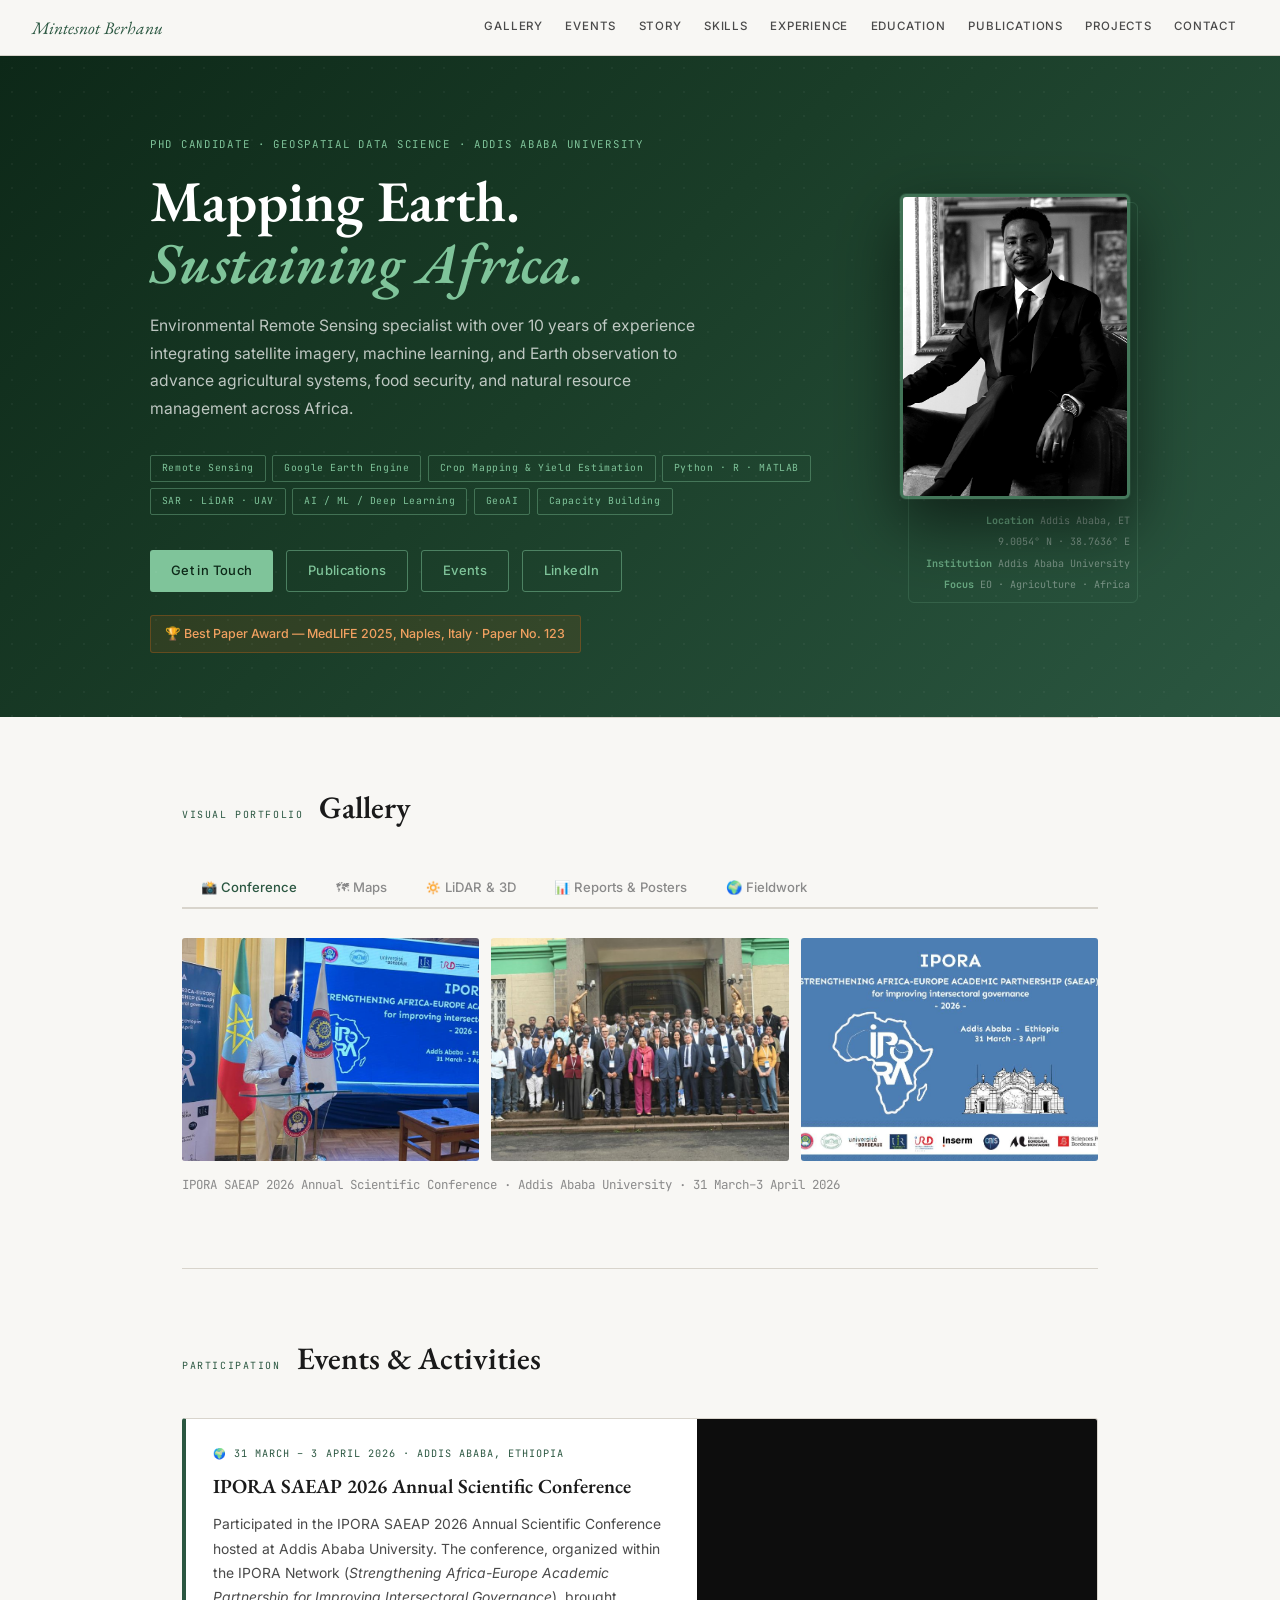
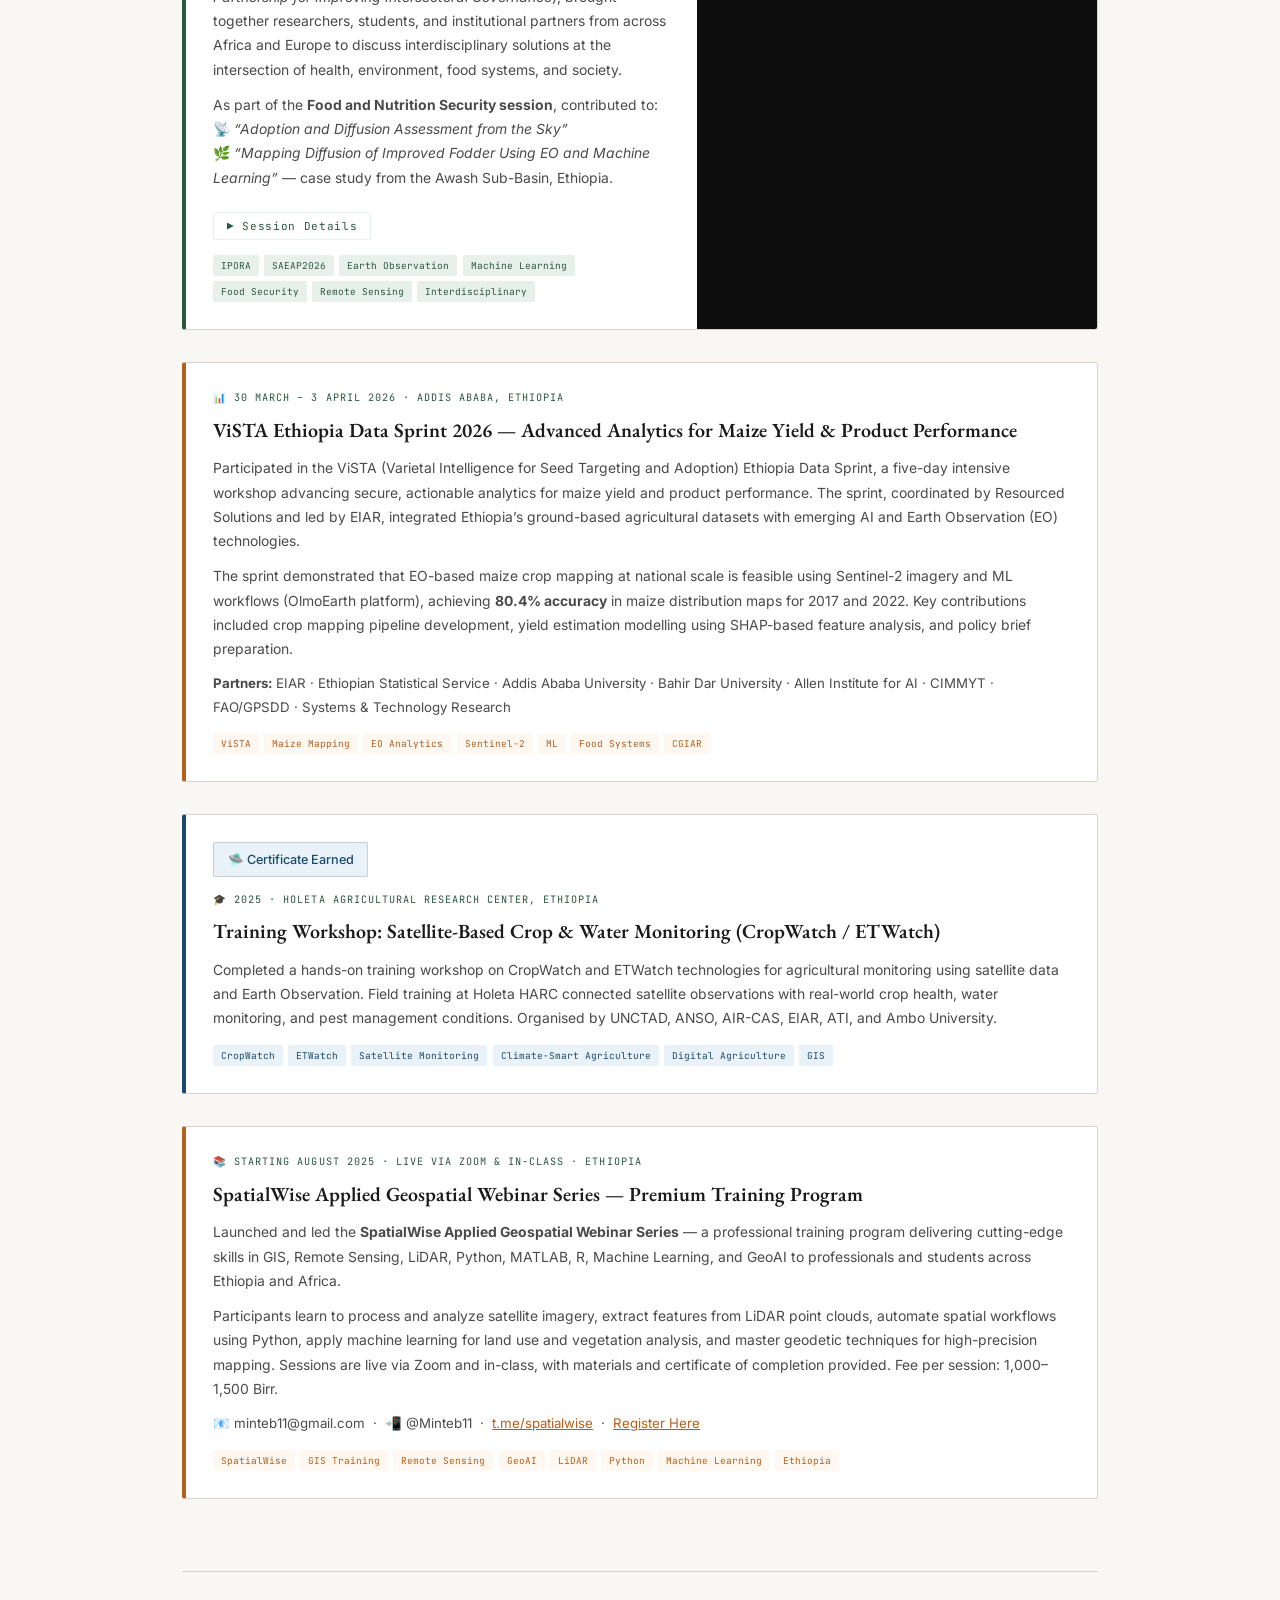
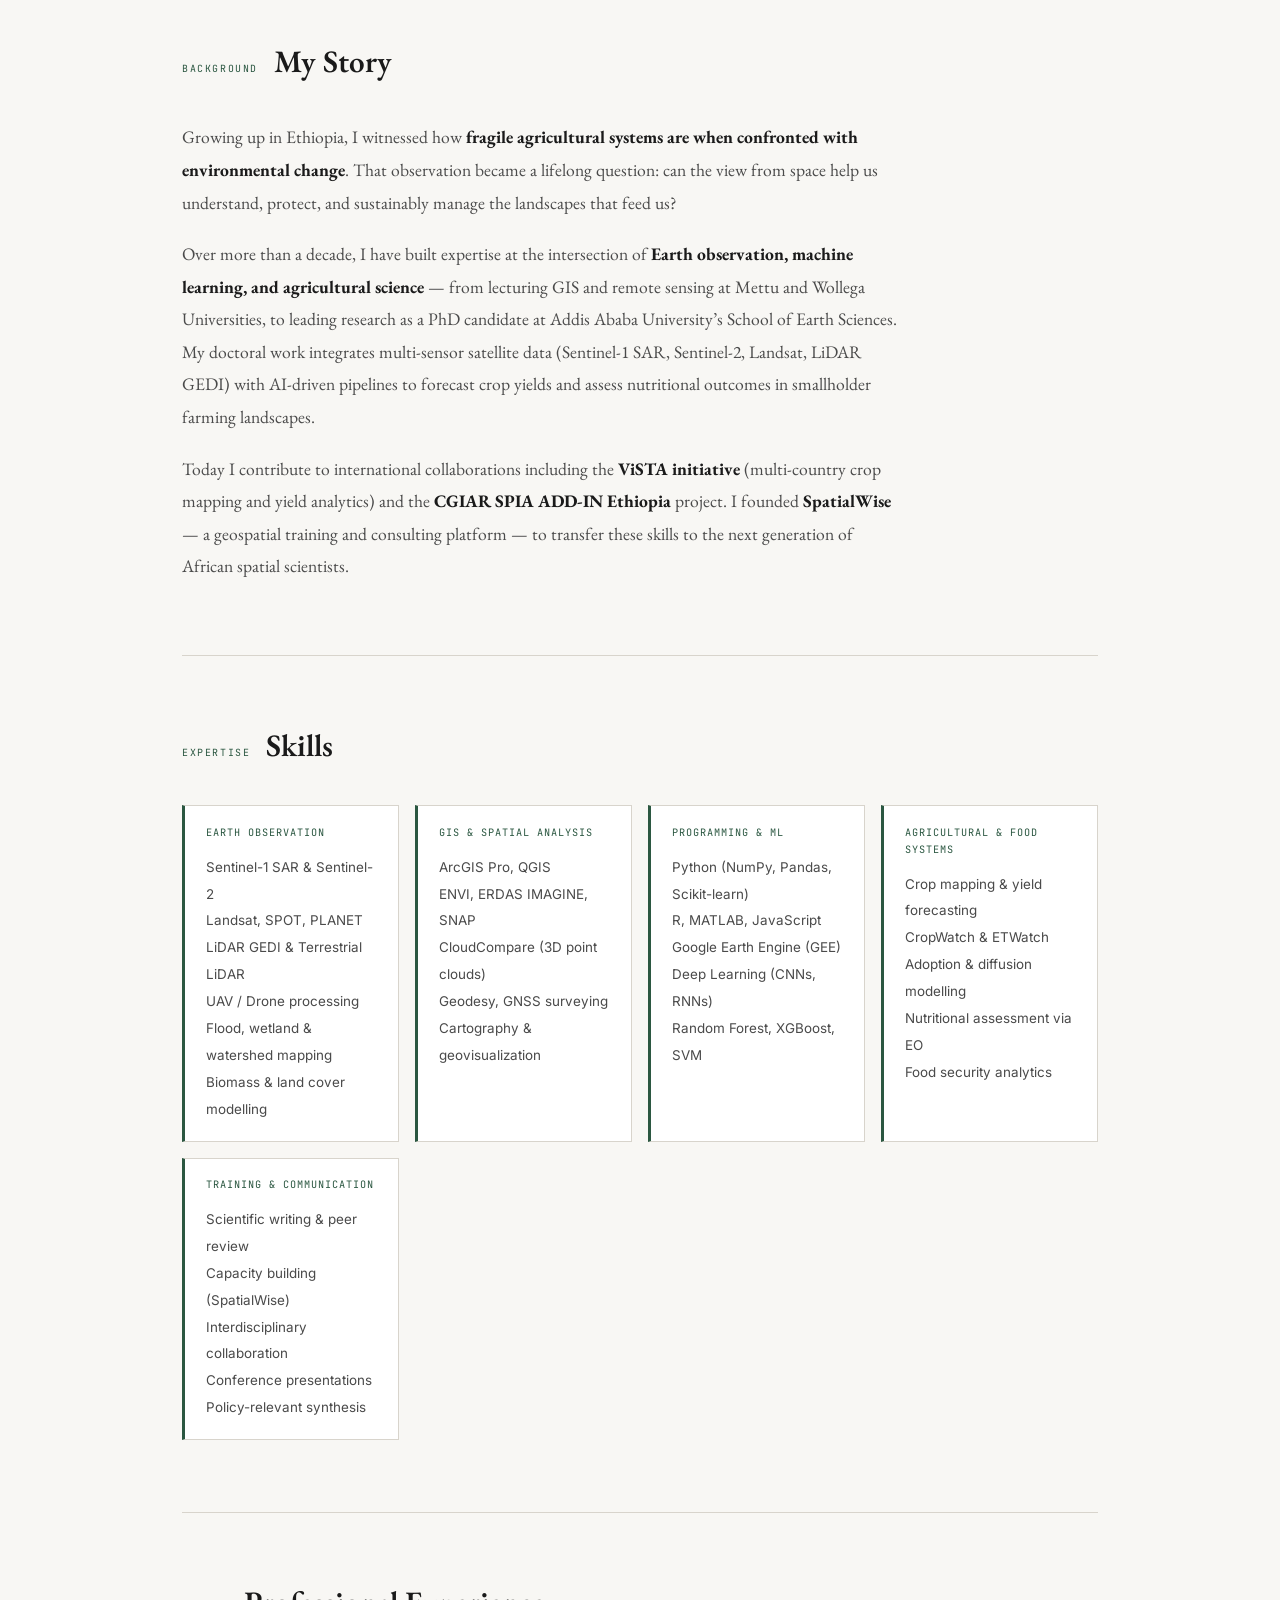
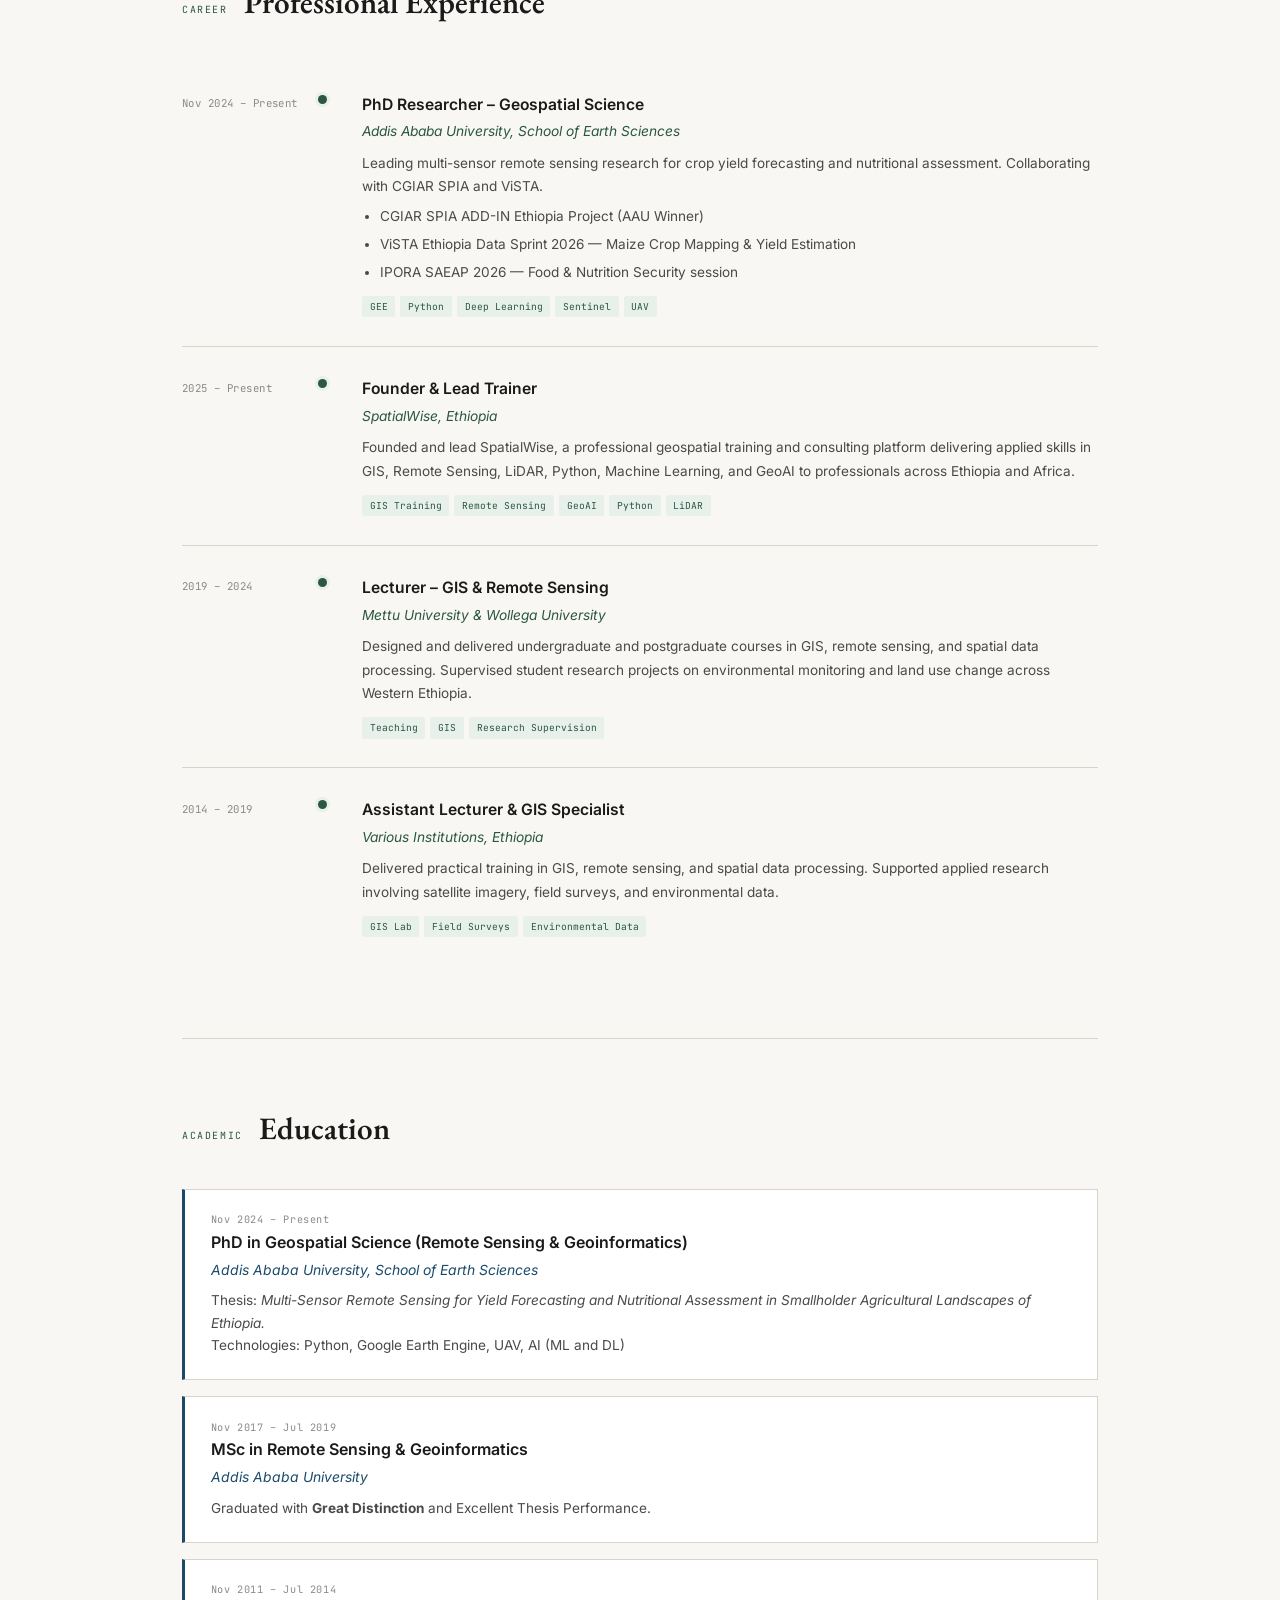
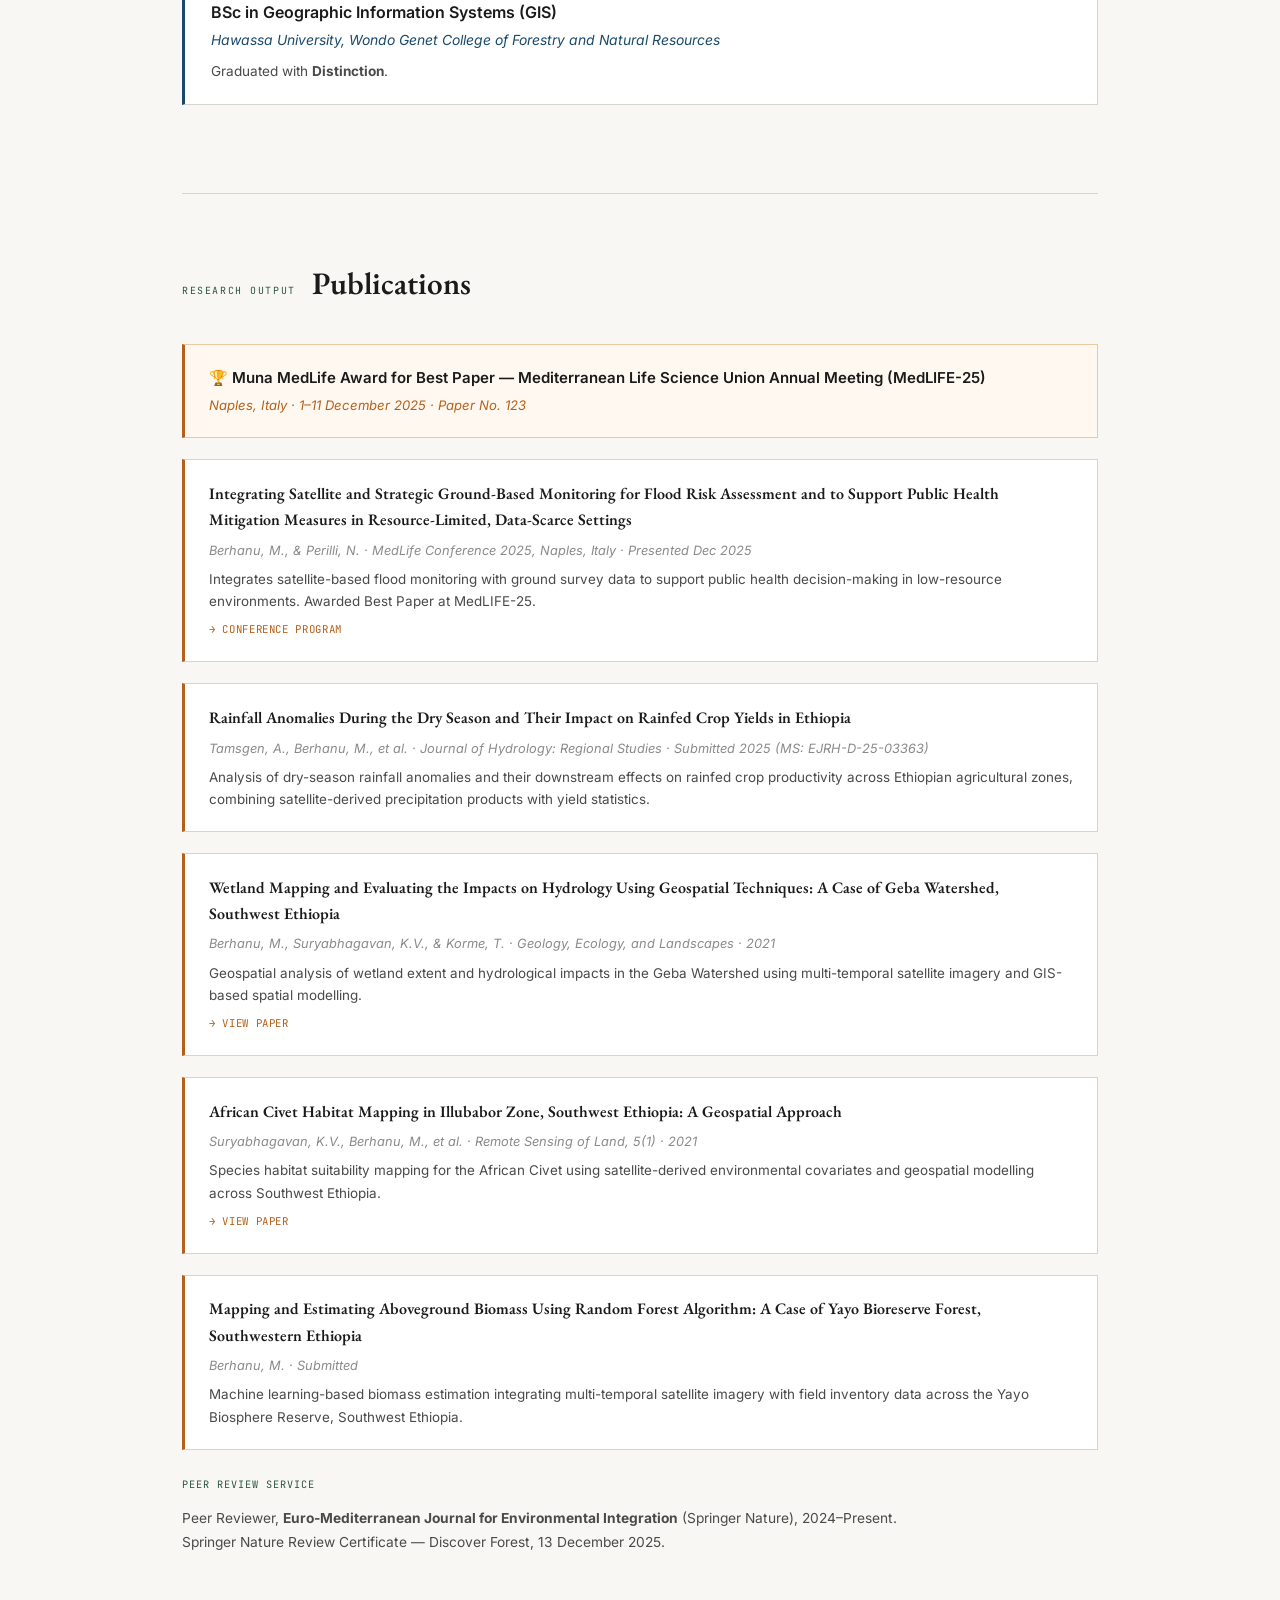
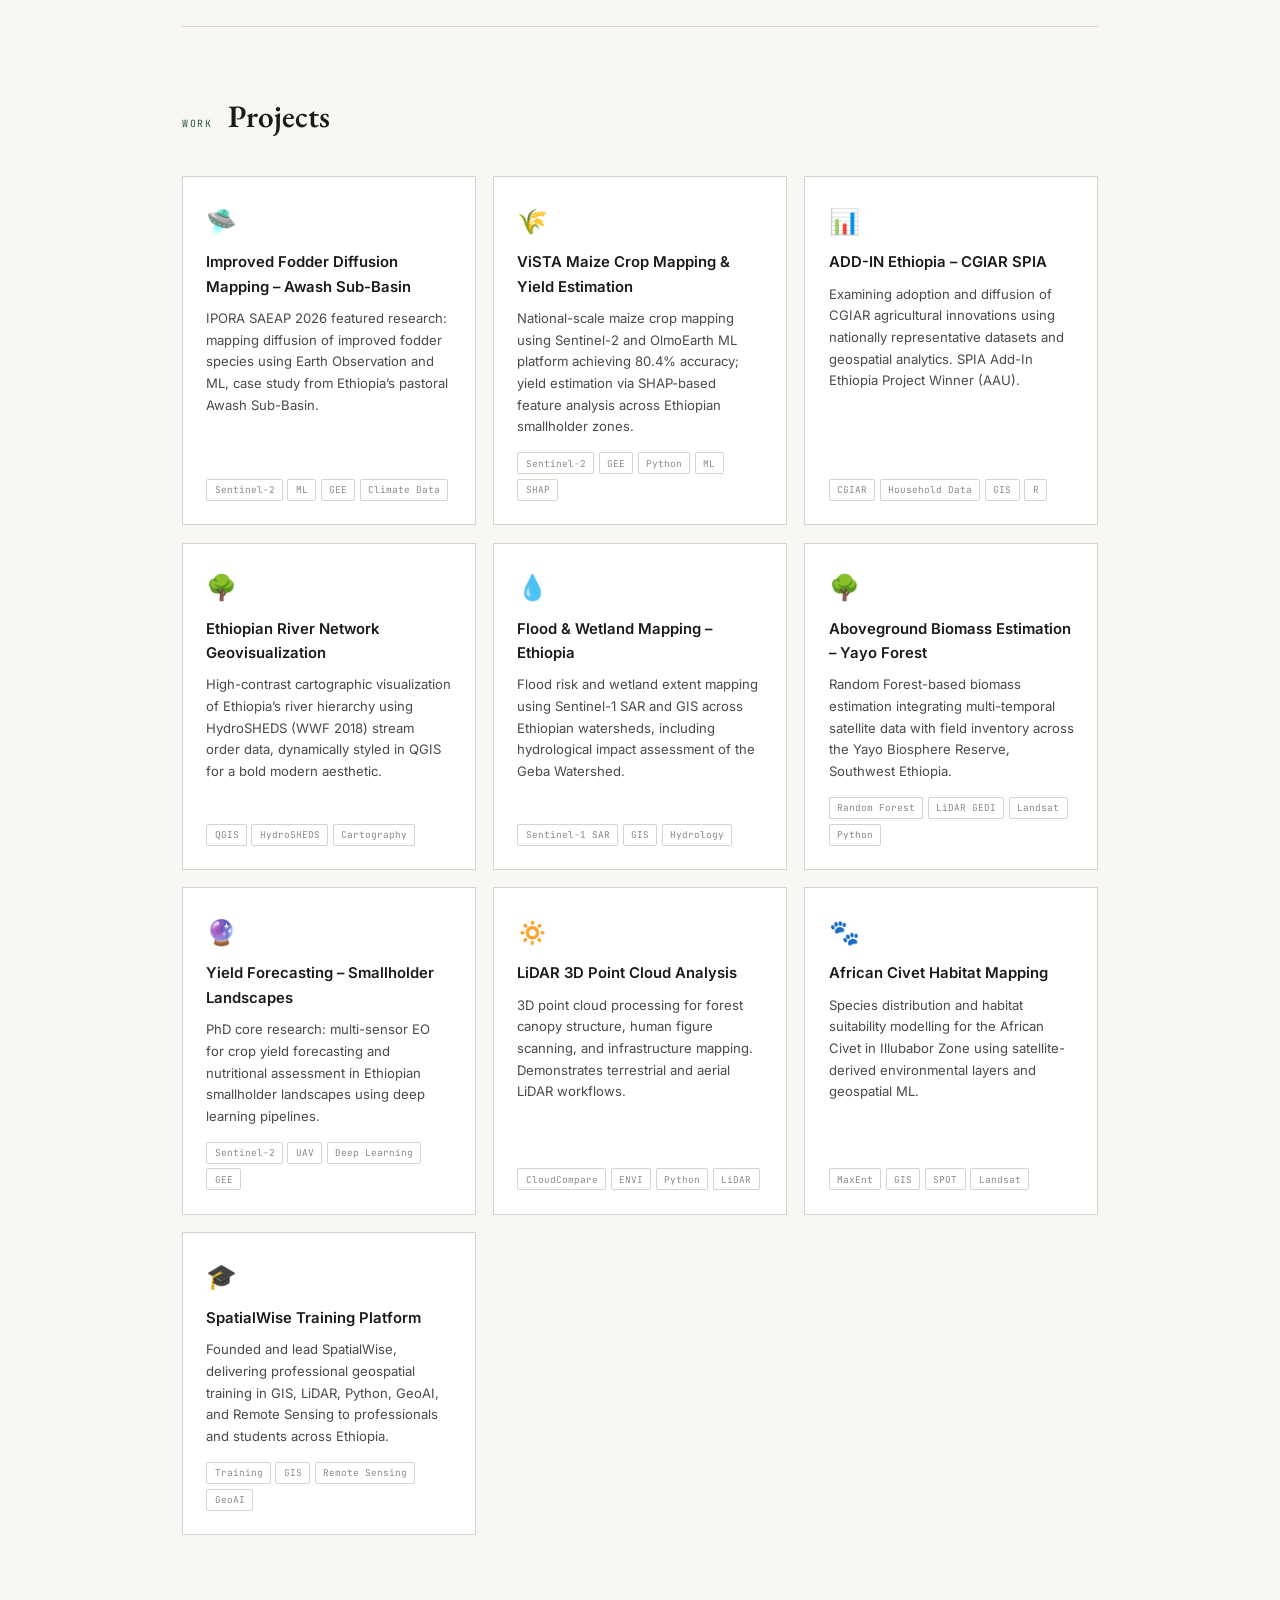
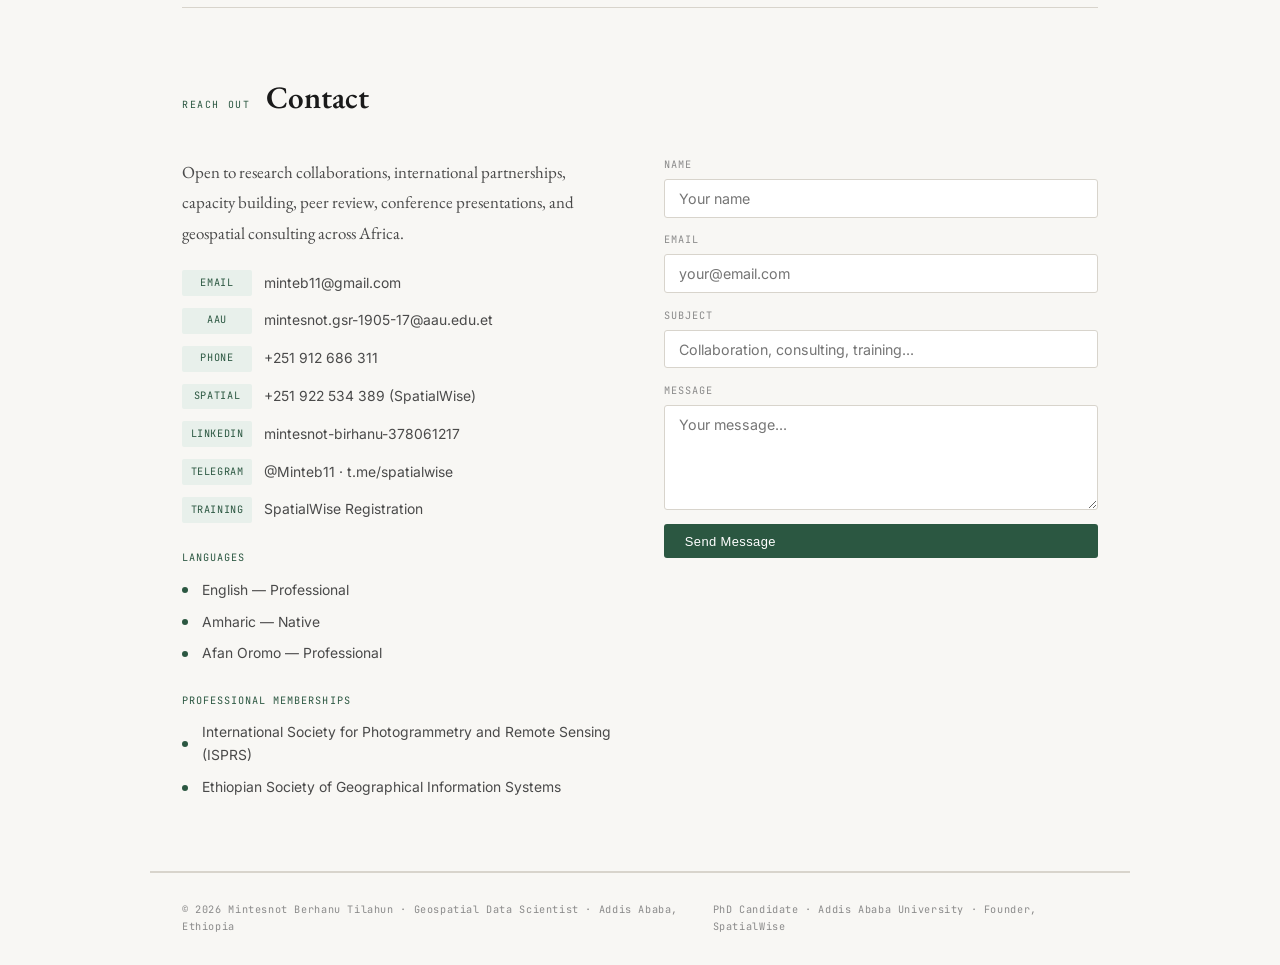
==== index.html @ 8f602eb5 "Update index.html" ====
<!DOCTYPE html>
<html lang="en">
<head>
<meta charset="UTF-8"/>
<meta name="viewport" content="width=device-width,initial-scale=1.0"/>
<title>Minte | GIS & Remote Sensing Research Portfolio - Ethiopia</title>
<meta name="description" content="PhD student in Geospatial Science at Addis Ababa University specializing in GIS, Remote Sensing, LULC change, Machine LearningAlgorithm, UAV image processing and flight planning, Crop Monitoring, LiDAR Data Processing, and environmental monitoring in Ethiopia.">
<meta name="keywords" content="Mintesnot Berhanu, GIS Ethiopia, Remote Sensing, Machine Learning, Hugher Surveying, Crop Monitoring, LULC change, Addis Ababa University, Geospatial Science, Landsat, Sentinel, ArcGIS Pro">
<meta name="author" content="Mintesnot Berhanu Tilahun">
<link href="https://fonts.googleapis.com/css2?family=EB+Garamond:ital,wght@0,400;0,600;1,400&family=Inter:wght@300;400;500;600;700&family=JetBrains+Mono:wght@400;500&display=swap" rel="stylesheet"/>
<style>

:root{
  --ink:#1a1a1a;--ink-m:#4a4a4a;--ink-f:#8a8a8a;
  --paper:#f8f7f4;--paper-alt:#ffffff;--rule:#d8d4cc;
  --g:#2b5741;--g-lt:#e8f0eb;--g-md:#3d7a5c;
  --amber:#b5601a;--amber-lt:#fff8f0;
  --sky:#1a4a6b;--sky-lt:#e8f2f8;
  --mono:'JetBrains Mono',monospace;
  --serif:'EB Garamond',Georgia,serif;
  --sans:'Inter',system-ui,sans-serif;
}
*,*::before,*::after{box-sizing:border-box;margin:0;padding:0}
html{scroll-behavior:smooth}
body{font-family:var(--sans);background:var(--paper);color:var(--ink);font-size:16px;line-height:1.65}

/* NAV */
nav{position:sticky;top:0;z-index:300;background:rgba(248,247,244,.96);backdrop-filter:blur(14px);border-bottom:1px solid var(--rule);display:flex;align-items:center;justify-content:space-between;padding:0 2rem;height:56px}
.logo{font-family:var(--serif);font-size:1.1rem;font-style:italic;color:var(--g);text-decoration:none}
nav ul{list-style:none;display:flex;gap:0;flex-wrap:wrap}
nav ul a{font-size:.72rem;font-weight:500;letter-spacing:.07em;text-transform:uppercase;color:var(--ink-m);text-decoration:none;transition:color .2s;padding:.4rem .7rem;border-bottom:2px solid transparent;display:block}
nav ul a:hover{color:var(--g);border-bottom-color:var(--g)}

/* HERO */
.hero{position:relative;overflow:hidden;background:linear-gradient(135deg,#0d2818 0%,#1a3d28 45%,#2b5741 100%);color:#fff;padding:5rem 2.5rem 4rem}
.hero-inner{max-width:980px;margin:0 auto;display:grid;grid-template-columns:1fr 230px;gap:3rem;align-items:center}
.hero-bg{position:absolute;inset:0;opacity:.04;background-image:radial-gradient(circle,#fff 1px,transparent 1px);background-size:24px 24px}
.hero-eyebrow{font-family:var(--mono);font-size:.67rem;color:#7fc49a;letter-spacing:.16em;text-transform:uppercase;margin-bottom:1rem}
.hero h1{font-family:var(--serif);font-size:clamp(2.2rem,5vw,3.6rem);font-weight:600;line-height:1.08;color:#fff;margin-bottom:1.1rem}
.hero h1 em{color:#7fc49a;font-style:italic}
.hero-tag{font-size:.98rem;color:rgba(255,255,255,.72);max-width:560px;line-height:1.78;margin-bottom:2rem}
.badges{display:flex;flex-wrap:wrap;gap:.4rem;margin-bottom:2.2rem}
.badge{font-family:var(--mono);font-size:.61rem;padding:.26rem .68rem;border:1px solid rgba(127,196,154,.4);border-radius:2px;color:#7fc49a;letter-spacing:.06em}
.hlinks{display:flex;flex-wrap:wrap;gap:.8rem}
.btn{display:inline-flex;align-items:center;gap:.4rem;padding:.6rem 1.3rem;font-size:.81rem;font-weight:500;border-radius:3px;cursor:pointer;text-decoration:none;transition:all .2s;border:none;letter-spacing:.03em}
.btn-p{background:#7fc49a;color:#0d2818}.btn-p:hover{background:#9dd4b0}
.btn-o{background:transparent;color:#7fc49a;border:1px solid rgba(127,196,154,.5)}.btn-o:hover{background:rgba(127,196,154,.1)}
.hero-photo{position:relative;z-index:1}
.hero-photo img{width:100%;border-radius:6px;border:3px solid rgba(127,196,154,.35);box-shadow:0 24px 64px rgba(0,0,0,.55),0 0 0 1px rgba(127,196,154,.15);display:block;filter:contrast(1.05) brightness(1.02)}
.hero-photo::after{content:'';position:absolute;bottom:-8px;left:8px;right:-8px;height:100%;border:1px solid rgba(127,196,154,.18);border-radius:6px;z-index:-1}
.hero-coords{font-family:var(--mono);font-size:.63rem;color:rgba(255,255,255,.38);margin-top:.7rem;line-height:2.1;text-align:right}
.hero-coords strong{color:rgba(127,196,154,.75)}
.award-pill{display:inline-flex;align-items:center;gap:.6rem;background:rgba(181,96,26,.15);border:1px solid rgba(181,96,26,.4);padding:.5rem .9rem;border-radius:3px;font-size:.78rem;color:#f0a060;font-weight:500;margin-top:1.4rem}

/* LAYOUT */
.container{max-width:980px;margin:0 auto;padding:0 2rem}
.section{padding:4.5rem 0;border-top:1px solid var(--rule)}
.sec-hd{display:flex;align-items:baseline;gap:1rem;margin-bottom:2.6rem}
.sec-label{font-family:var(--mono);font-size:.62rem;color:var(--g);letter-spacing:.16em;text-transform:uppercase;white-space:nowrap}
.section h2{font-family:var(--serif);font-size:1.95rem;font-weight:600;color:var(--ink);line-height:1.15}

/* GALLERY TABS */
.gtabs{display:flex;border-bottom:2px solid var(--rule);margin-bottom:1.8rem;overflow-x:auto;gap:0}
.gtab{font-family:var(--sans);font-size:.82rem;font-weight:500;padding:.72rem 1.2rem;cursor:pointer;color:var(--ink-f);background:none;border:none;border-bottom:2px solid transparent;margin-bottom:-2px;white-space:nowrap;transition:all .2s}
.gtab:hover{color:var(--g)}
.gtab.active{color:var(--g);border-bottom-color:var(--g)}
.gpane{display:none}.gpane.active{display:block}

/* PHOTO GRID */
.pgrid{display:grid;grid-template-columns:repeat(3,1fr);gap:.75rem}
.pgrid.cols2{grid-template-columns:repeat(2,1fr)}
.pgrid.cols4{grid-template-columns:repeat(4,1fr)}
.pitem{position:relative;overflow:hidden;border-radius:3px;cursor:pointer;background:var(--rule)}
.pitem img{width:100%;height:100%;object-fit:cover;display:block;transition:transform .35s ease}
.pitem:hover img{transform:scale(1.06)}
.pcap{position:absolute;bottom:0;left:0;right:0;background:linear-gradient(transparent,rgba(0,0,0,.72));color:#fff;font-size:.74rem;padding:2rem .85rem .65rem;opacity:0;transition:opacity .3s}
.pitem:hover .pcap{opacity:1}
.pitem.tall{aspect-ratio:3/4}.pitem.sq{aspect-ratio:1/1}.pitem.wide{aspect-ratio:16/9}.pitem.nat{aspect-ratio:4/3}

/* doc card */
.doc-card{display:flex;gap:1.2rem;align-items:flex-start;padding:1.2rem 1.4rem;background:var(--paper-alt);border:1px solid var(--rule);border-left:3px solid var(--amber);border-radius:3px}
.doc-thumb{width:90px;flex-shrink:0;border-radius:2px;overflow:hidden;border:1px solid var(--rule)}
.doc-thumb img{width:100%;display:block}
.doc-info{}
.doc-title{font-family:var(--serif);font-size:1rem;font-weight:600;color:var(--ink);margin-bottom:.3rem}
.doc-meta{font-size:.8rem;color:var(--ink-f);font-style:italic;margin-bottom:.5rem}
.doc-desc{font-size:.83rem;color:var(--ink-m);line-height:1.65}
.doc-link{display:inline-block;margin-top:.5rem;font-family:var(--mono);font-size:.67rem;color:var(--amber);text-decoration:none;letter-spacing:.06em;text-transform:uppercase}

.gallery-empty{padding:2.5rem;text-align:center;color:var(--ink-f);background:var(--paper-alt);border:1px dashed var(--rule);border-radius:3px}
.gallery-empty-icon{font-size:2.2rem;margin-bottom:.7rem}

/* EVENTS */
.events-list{display:flex;flex-direction:column;gap:2rem}
.ec{background:var(--paper-alt);border:1px solid var(--rule);border-left:4px solid var(--g);overflow:hidden;border-radius:3px}
.ec.has-video{display:grid;grid-template-columns:1fr 400px}
.ec.cert{border-left-color:var(--sky)}
.ec.orange{border-left-color:var(--amber)}
.ebody{padding:1.7rem}
.edate{font-family:var(--mono);font-size:.64rem;color:var(--g);letter-spacing:.1em;text-transform:uppercase;margin-bottom:.6rem}
.etitle{font-family:var(--serif);font-size:1.25rem;font-weight:600;color:var(--ink);margin-bottom:.85rem;line-height:1.3}
.edesc{font-size:.87rem;color:var(--ink-m);line-height:1.74;margin-bottom:.7rem}
.etags{display:flex;flex-wrap:wrap;gap:.32rem;margin-top:.9rem}
.etag{font-family:var(--mono);font-size:.59rem;padding:.17rem .5rem;background:var(--g-lt);color:var(--g);border-radius:2px}
.etag.sky{background:var(--sky-lt);color:var(--sky)}
.etag.amber{background:var(--amber-lt);color:var(--amber)}
.evid{background:#0d0d0d}
.evid iframe{width:100%;height:100%;min-height:270px;border:none;display:block}
.cert-badge{display:inline-flex;align-items:center;gap:.5rem;background:var(--sky-lt);border:1px solid rgba(26,74,107,.2);padding:.38rem .85rem;border-radius:2px;font-size:.79rem;color:var(--sky);font-weight:500;margin-bottom:.9rem}
.stoggle{font-family:var(--mono);font-size:.69rem;color:var(--g);background:none;border:1px solid var(--g-lt);padding:.38rem .8rem;cursor:pointer;border-radius:2px;margin-top:.7rem;transition:background .2s;letter-spacing:.06em}
.stoggle:hover{background:var(--g-lt)}
.sdet{display:none;margin-top:.9rem;padding:.9rem 1.1rem;background:var(--g-lt);border-radius:3px;font-size:.83rem;color:var(--ink-m);line-height:1.75}
.sdet.open{display:block}

/* STORY */
.story-text{font-family:var(--serif);font-size:1.1rem;line-height:1.85;color:var(--ink-m);max-width:720px}
.story-text p+p{margin-top:1.2rem}
.story-text strong{color:var(--ink)}

/* SKILLS */
.skills-grid{display:grid;grid-template-columns:repeat(auto-fill,minmax(205px,1fr));gap:1rem}
.sg{background:var(--paper-alt);border:1px solid var(--rule);padding:1.15rem 1.3rem;border-left:3px solid var(--g)}
.sg-title{font-family:var(--mono);font-size:.64rem;letter-spacing:.1em;text-transform:uppercase;color:var(--g);margin-bottom:.75rem}
.sg ul{list-style:none;font-size:.84rem;color:var(--ink-m);line-height:2}

/* TIMELINE */
.timeline{display:flex;flex-direction:column}
.ti{display:grid;grid-template-columns:148px 1fr;gap:2rem;padding:1.8rem 0;border-bottom:1px solid var(--rule);position:relative}
.ti:last-child{border-bottom:none}
.ti-date{font-family:var(--mono);font-size:.67rem;color:var(--ink-f);padding-top:.22rem;letter-spacing:.04em;line-height:1.6}
.ti-dot{width:9px;height:9px;border-radius:50%;background:var(--g);position:absolute;left:136px;top:2rem;box-shadow:0 0 0 3px var(--g-lt)}
.ti-title{font-size:.98rem;font-weight:600;color:var(--ink);margin-bottom:.18rem}
.ti-org{font-size:.86rem;color:var(--g);margin-bottom:.55rem;font-style:italic}
.ti-desc{font-size:.85rem;color:var(--ink-m);line-height:1.72}
.ti-desc ul{padding-left:1.1rem;margin-top:.4rem}
.ti-desc li{margin-bottom:.28rem}
.titags{display:flex;flex-wrap:wrap;gap:.32rem;margin-top:.75rem}
.titag{font-family:var(--mono);font-size:.6rem;padding:.17rem .48rem;background:var(--g-lt);color:var(--g);border-radius:2px}

/* EDU */
.edu-card{background:var(--paper-alt);border:1px solid var(--rule);border-left:3px solid var(--sky);padding:1.4rem 1.6rem;margin-bottom:1rem}
.edu-degree{font-size:1rem;font-weight:600;color:var(--ink);margin-bottom:.2rem}
.edu-inst{font-size:.87rem;color:var(--sky);font-style:italic;margin-bottom:.4rem}
.edu-date{font-family:var(--mono);font-size:.64rem;color:var(--ink-f);letter-spacing:.06em}
.edu-note{font-size:.85rem;color:var(--ink-m);margin-top:.5rem;line-height:1.65}

/* PUBS */
.pub-list{display:flex;flex-direction:column;gap:1.3rem}
.pub{padding:1.3rem 1.5rem;background:var(--paper-alt);border:1px solid var(--rule);border-left:3px solid var(--amber)}
.pub-title{font-family:var(--serif);font-size:1rem;font-weight:600;color:var(--ink);margin-bottom:.38rem}
.pub-meta{font-size:.8rem;color:var(--ink-f);font-style:italic;margin-bottom:.45rem}
.pub-abs{font-size:.84rem;color:var(--ink-m);line-height:1.65}
.pub-link{display:inline-block;margin-top:.55rem;font-family:var(--mono);font-size:.67rem;color:var(--amber);text-decoration:none;letter-spacing:.06em;text-transform:uppercase}
.pub-link:hover{text-decoration:underline}
.award-box{padding:1.3rem 1.5rem;background:#fff8f0;border:1px solid #e8c9a0;border-left:3px solid var(--amber);margin-bottom:1.3rem}
.award-title{font-size:.94rem;font-weight:600;color:var(--ink);margin-bottom:.28rem}
.award-meta{font-size:.82rem;color:var(--amber);font-style:italic}

/* PROJECTS */
.pgrid-cards{display:grid;grid-template-columns:repeat(auto-fill,minmax(280px,1fr));gap:1.1rem}
.pcard{background:var(--paper-alt);border:1px solid var(--rule);padding:1.45rem;display:flex;flex-direction:column;gap:.55rem;transition:border-color .2s,box-shadow .2s,transform .2s}
.pcard:hover{border-color:var(--g);transform:translateY(-3px);box-shadow:0 8px 24px rgba(43,87,65,.1)}
.pcard-icon{font-size:1.55rem}
.pcard-title{font-size:.93rem;font-weight:600;color:var(--ink)}
.pcard-desc{font-size:.82rem;color:var(--ink-m);line-height:1.65;flex:1}
.pcard-tools{display:flex;flex-wrap:wrap;gap:.28rem;margin-top:.35rem}
.ptool{font-family:var(--mono);font-size:.59rem;padding:.14rem .46rem;border:1px solid var(--rule);color:var(--ink-f);border-radius:2px}

/* CONTACT */
.contact-grid{display:grid;grid-template-columns:1fr 1fr;gap:3rem;align-items:start}
.contact-intro{font-family:var(--serif);font-size:1.06rem;color:var(--ink-m);line-height:1.78;margin-bottom:1.4rem}
.clinks{display:flex;flex-direction:column;gap:.75rem}
.clink{display:flex;align-items:center;gap:.75rem;font-size:.87rem;color:var(--ink-m);text-decoration:none;transition:color .2s;word-break:break-all}
.clink:hover{color:var(--g)}
.clink-icon{font-family:var(--mono);font-size:.64rem;background:var(--g-lt);color:var(--g);padding:.28rem .52rem;border-radius:2px;min-width:70px;text-align:center;letter-spacing:.06em;flex-shrink:0}
.cform{display:flex;flex-direction:column;gap:.9rem}
.fg{display:flex;flex-direction:column;gap:.32rem}
.fg label{font-family:var(--mono);font-size:.64rem;letter-spacing:.1em;text-transform:uppercase;color:var(--ink-f)}
.fg input,.fg textarea{font-family:var(--sans);font-size:.89rem;padding:.62rem .88rem;border:1px solid var(--rule);background:var(--paper-alt);color:var(--ink);border-radius:3px;transition:border-color .2s;outline:none;resize:vertical;width:100%}
.fg input:focus,.fg textarea:focus{border-color:var(--g)}
.fg textarea{min-height:105px}
.form-note{font-size:.77rem;margin-top:.28rem}
.mlist{display:flex;flex-direction:column;gap:.55rem}
.mitem{display:flex;align-items:center;gap:.85rem;font-size:.87rem;color:var(--ink-m)}
.mitem::before{content:'';width:6px;height:6px;border-radius:50%;background:var(--g);flex-shrink:0}
.meta-block{margin-top:1.7rem}
.meta-label{font-family:var(--mono);font-size:.64rem;color:var(--g);letter-spacing:.1em;text-transform:uppercase;margin-bottom:.75rem}

/* LIGHTBOX */
.lbox{display:none;position:fixed;inset:0;z-index:1000;background:rgba(0,0,0,.93);align-items:center;justify-content:center}
.lbox.open{display:flex}
.lbox img{max-width:92vw;max-height:89vh;border-radius:3px}
.lbox-x{position:absolute;top:1.4rem;right:1.8rem;color:#fff;font-size:2rem;cursor:pointer;background:none;border:none;line-height:1}

footer{border-top:2px solid var(--rule);padding:1.8rem 2rem;display:flex;justify-content:space-between;align-items:center;max-width:980px;margin:0 auto}
footer p{font-family:var(--mono);font-size:.64rem;color:var(--ink-f);letter-spacing:.06em}

@media(max-width:860px){.ec.has-video{grid-template-columns:1fr}.hero-inner{grid-template-columns:1fr}.hero-photo{display:none}.pgrid{grid-template-columns:repeat(2,1fr)}.pgrid.cols4{grid-template-columns:repeat(2,1fr)}}
@media(max-width:680px){nav ul{display:none}.container{padding:0 1.1rem}.hero{padding:2.8rem 1.3rem 2.2rem}.ti{grid-template-columns:1fr;gap:.3rem}.ti-dot{display:none}.contact-grid{grid-template-columns:1fr}footer{flex-direction:column;gap:.4rem;text-align:center}}
@media(prefers-reduced-motion:reduce){*,*::before,*::after{transition:none!important;animation:none!important}}

</style>
</head>
<body>
<nav>
  <a class="logo" href="#">Mintesnot Berhanu</a>
  <ul>
    <li><a href="#gallery">Gallery</a></li>
    <li><a href="#events">Events</a></li>
    <li><a href="#story">Story</a></li>
    <li><a href="#skills">Skills</a></li>
    <li><a href="#experience">Experience</a></li>
    <li><a href="#education">Education</a></li>
    <li><a href="#publications">Publications</a></li>
    <li><a href="#projects">Projects</a></li>
    <li><a href="#contact">Contact</a></li>
  </ul>
</nav>
<div class="hero"><div class="hero-bg"></div><div class="hero-inner"><div>
<p class="hero-eyebrow">PhD Candidate &middot; Geospatial Data Science &middot; Addis Ababa University</p>
<h1>Mapping Earth.<br/><em>Sustaining Africa.</em></h1>
<p class="hero-tag">Environmental Remote Sensing specialist with over 10 years of experience integrating satellite imagery, machine learning, and Earth observation to advance agricultural systems, food security, and natural resource management across Africa.</p>
<div class="badges"><span class="badge">Remote Sensing</span><span class="badge">Google Earth Engine</span><span class="badge">Crop Mapping &amp; Yield Estimation</span><span class="badge">Python &middot; R &middot; MATLAB</span><span class="badge">SAR &middot; LiDAR &middot; UAV</span><span class="badge">AI / ML / Deep Learning</span><span class="badge">GeoAI</span><span class="badge">Capacity Building</span></div>
<div class="hlinks"><a href="#contact" class="btn btn-p">Get in Touch</a><a href="#publications" class="btn btn-o">Publications</a><a href="#events" class="btn btn-o">Events</a><a href="https://www.linkedin.com/in/mintesnot-birhanu-378061217/" target="_blank" rel="noopener" class="btn btn-o">LinkedIn</a></div>
<div class="award-pill">&#127942; Best Paper Award &mdash; MedLIFE 2025, Naples, Italy &middot; Paper No.&nbsp;123</div>
</div><div class="hero-photo">
<img src="[data-uri]" alt="Mintesnot Berhanu Tilahun" style="object-fit:cover;object-position:top center;"/>
<div class="hero-coords"><strong>Location</strong> Addis Ababa, ET<br/>9.0054&deg; N &middot; 38.7636&deg; E<br/><strong>Institution</strong> Addis Ababa University<br/><strong>Focus</strong> EO &middot; Agriculture &middot; Africa</div>
</div></div></div>

<div class="container">

<section id="gallery" class="section">
  <div class="sec-hd"><span class="sec-label">Visual Portfolio</span><h2>Gallery</h2></div>
  <div class="gtabs">
    <button class="gtab active" onclick="switchTab(event,'gc')">&#128248; Conference</button>
    <button class="gtab" onclick="switchTab(event,'gm')">&#128506; Maps</button>
    <button class="gtab" onclick="switchTab(event,'gl')">&#128261; LiDAR &amp; 3D</button>
    <button class="gtab" onclick="switchTab(event,'gr')">&#128202; Reports &amp; Posters</button>
    <button class="gtab" onclick="switchTab(event,'gf')">&#127757; Fieldwork</button>
  </div>
  <div id="gc" class="gpane active"><div class="pgrid">
    <div class="pitem nat" onclick="openLb(this)">
      <img src="[data-uri]" alt="IPORA 2026 Presenting" loading="lazy"/>
      <div class="pcap">Presenting at IPORA SAEAP 2026, Addis Ababa University</div>
    </div>
    <div class="pitem nat" onclick="openLb(this)">
      <img src="[data-uri]" alt="IPORA 2026 Group" loading="lazy"/>
      <div class="pcap">Group photo with Africa-Europe researchers, IPORA 2026</div>
    </div>
    <div class="pitem nat" onclick="openLb(this)">
      <img src="[data-uri]" alt="IPORA 2026 Poster" loading="lazy"/>
      <div class="pcap">IPORA SAEAP 2026 Conference Poster, March–3 April 2026</div>
    </div>
  </div><p style="font-size:.78rem;color:var(--ink-f);margin-top:.9rem;font-family:var(--mono);">IPORA SAEAP 2026 Annual Scientific Conference &middot; Addis Ababa University &middot; 31 March&ndash;3 April 2026</p></div>

  <div id="gm" class="gpane"><div class="pgrid cols2">
    <div class="pitem wide" onclick="openLb(this)">
      <img src="[data-uri]" alt="Ethiopian River Network Map" loading="lazy"/>
      <div class="pcap">The Rivers of Ethiopia &mdash; HydroSHEDS Geovisualization (QGIS)</div>
    </div>
    <div class="pitem wide" onclick="openLb(this)">
      <img src="[data-uri]" alt="Geological Map Geba Watershed" loading="lazy"/>
      <div class="pcap">Geological Map &mdash; Geba Watershed, SW Ethiopia</div>
    </div>
  </div>
  <p style="font-size:.78rem;color:var(--ink-f);margin-top:.9rem;font-family:var(--mono);">Geovisualization works prepared in QGIS &middot; ArcGIS &middot; Google Earth Engine</p></div>

  <div id="gl" class="gpane"><div class="pgrid cols4">
    <div class="pitem sq" onclick="openLb(this)">
      <img src="[data-uri]" alt="LiDAR point cloud &mdash; forest canopy (top view)" loading="lazy"/>
      <div class="pcap">LiDAR point cloud &mdash; forest canopy (top view)</div>
    </div>
    <div class="pitem sq" onclick="openLb(this)">
      <img src="[data-uri]" alt="LiDAR point cloud &mdash; human figure 3D scan" loading="lazy"/>
      <div class="pcap">LiDAR point cloud &mdash; human figure 3D scan</div>
    </div>
    <div class="pitem sq" onclick="openLb(this)">
      <img src="[data-uri]" alt="LiDAR point cloud &mdash; bridge &amp; tree structure" loading="lazy"/>
      <div class="pcap">LiDAR point cloud &mdash; bridge &amp; tree structure</div>
    </div>
  </div>
  <p style="font-size:.78rem;color:var(--ink-f);margin-top:.9rem;font-family:var(--mono);">LiDAR &amp; 3D point cloud processing &mdash; CloudCompare &middot; ENVI &middot; Python</p></div>

  <div id="gr" class="gpane">
    <div class="pgrid cols2" style="margin-bottom:1.2rem">
      <div class="pitem nat" onclick="openLb(this)">
        <img src="[data-uri]" alt="ViSTA Ethiopia Data Sprint 2026" loading="lazy"/>
        <div class="pcap">ViSTA Ethiopia Data Sprint 2026 &mdash; Advanced Analytics Technical Brief</div>
      </div>
      <div class="pitem nat" onclick="openLb(this)">
        <img src="[data-uri]" alt="SpatialWise Geospatial Training Series" loading="lazy"/>
        <div class="pcap">SpatialWise Applied Geospatial Webinar Series Poster</div>
      </div>
    </div>
    <p style="font-size:.78rem;color:var(--ink-f);font-family:var(--mono);">Reports, technical briefs, and training materials</p>
  </div>

  <div id="gf" class="gpane">
    <div class="gallery-empty">
      <div class="gallery-empty-icon">&#128247;</div>
      <p style="font-family:var(--mono);font-size:.76rem;letter-spacing:.08em;">Fieldwork photos coming soon</p>
      <p style="font-size:.82rem;margin-top:.4rem;">Holeta HARC Training, Awash Sub-Basin surveys, drone campaigns</p>
    </div>
  </div>
</section>

<section id="events" class="section">
  <div class="sec-hd"><span class="sec-label">Participation</span><h2>Events &amp; Activities</h2></div>
  <div class="events-list">
    <div class="ec has-video">
      <div class="ebody">
        <p class="edate">&#127757; 31 March &ndash; 3 April 2026 &middot; Addis Ababa, Ethiopia</p>
        <h3 class="etitle">IPORA SAEAP 2026 Annual Scientific Conference</h3>
        <p class="edesc">Participated in the IPORA SAEAP 2026 Annual Scientific Conference hosted at Addis Ababa University. The conference, organized within the IPORA Network (<em>Strengthening Africa-Europe Academic Partnership for Improving Intersectoral Governance</em>), brought together researchers, students, and institutional partners from across Africa and Europe to discuss interdisciplinary solutions at the intersection of health, environment, food systems, and society.</p>
        <p class="edesc">As part of the <strong>Food and Nutrition Security session</strong>, contributed to:<br/>&#128225; <em>&ldquo;Adoption and Diffusion Assessment from the Sky&rdquo;</em><br/>&#127807; <em>&ldquo;Mapping Diffusion of Improved Fodder Using EO and Machine Learning&rdquo;</em> &mdash; case study from the Awash Sub-Basin, Ethiopia.</p>
        <button class="stoggle" onclick="toggleSess(this)">&#9654; Session Details</button>
        <div class="sdet"><strong>Session: Innovations for Food and Nutrition Security</strong><br/>Chaired by <em>Dr. Paulos Getachew</em> (AAU)<br/><br/>&bull; Adoption/diffusion remote sensing &mdash; Dr. Michael Marshall &amp; Dr. Mariana Belgiu (Univ. Twente), Binyam Tesfaw, <strong>Mintesinot Berhanu</strong>, Samuel Getachew (AAU)<br/>&bull; Afar forage case study &mdash; Prof. Kaleab Baye, Dr. Binyam Tesfaw, <strong>Mintesinot Berhanu</strong>, Samuel Getachew (AAU)<br/>&bull; Synthesis &amp; policy implications &mdash; Alemayehu Seyoum Taffesse (IFPRI)</div>
        <div class="etags"><span class="etag">IPORA</span><span class="etag">SAEAP2026</span><span class="etag">Earth Observation</span><span class="etag">Machine Learning</span><span class="etag">Food Security</span><span class="etag">Remote Sensing</span><span class="etag">Interdisciplinary</span></div>
      </div>
      <div class="evid"><iframe src="https://www.youtube.com/embed/nVW0IWRE6Ik" title="IPORA 2026 Session" allow="accelerometer;autoplay;clipboard-write;encrypted-media;gyroscope;picture-in-picture" allowfullscreen></iframe></div>
    </div>

    <div class="ec orange">
      <div class="ebody">
        <p class="edate">&#128202; 30 March &ndash; 3 April 2026 &middot; Addis Ababa, Ethiopia</p>
        <h3 class="etitle">ViSTA Ethiopia Data Sprint 2026 &mdash; Advanced Analytics for Maize Yield &amp; Product Performance</h3>
        <p class="edesc">Participated in the ViSTA (Varietal Intelligence for Seed Targeting and Adoption) Ethiopia Data Sprint, a five-day intensive workshop advancing secure, actionable analytics for maize yield and product performance. The sprint, coordinated by Resourced Solutions and led by EIAR, integrated Ethiopia&rsquo;s ground-based agricultural datasets with emerging AI and Earth Observation (EO) technologies.</p>
        <p class="edesc">The sprint demonstrated that EO-based maize crop mapping at national scale is feasible using Sentinel-2 imagery and ML workflows (OlmoEarth platform), achieving <strong>80.4% accuracy</strong> in maize distribution maps for 2017 and 2022. Key contributions included crop mapping pipeline development, yield estimation modelling using SHAP-based feature analysis, and policy brief preparation.</p>
        <p class="edesc" style="font-size:.83rem;"><strong>Partners:</strong> EIAR &middot; Ethiopian Statistical Service &middot; Addis Ababa University &middot; Bahir Dar University &middot; Allen Institute for AI &middot; CIMMYT &middot; FAO/GPSDD &middot; Systems &amp; Technology Research</p>
        <div class="etags"><span class="etag amber">ViSTA</span><span class="etag amber">Maize Mapping</span><span class="etag amber">EO Analytics</span><span class="etag amber">Sentinel-2</span><span class="etag amber">ML</span><span class="etag amber">Food Systems</span><span class="etag amber">CGIAR</span></div>
      </div>
    </div>

    <div class="ec cert">
      <div class="ebody">
        <div class="cert-badge">&#128760; Certificate Earned</div>
        <p class="edate">&#127891; 2025 &middot; Holeta Agricultural Research Center, Ethiopia</p>
        <h3 class="etitle">Training Workshop: Satellite-Based Crop &amp; Water Monitoring (CropWatch / ETWatch)</h3>
        <p class="edesc">Completed a hands-on training workshop on CropWatch and ETWatch technologies for agricultural monitoring using satellite data and Earth Observation. Field training at Holeta HARC connected satellite observations with real-world crop health, water monitoring, and pest management conditions. Organised by UNCTAD, ANSO, AIR-CAS, EIAR, ATI, and Ambo University.</p>
        <div class="etags"><span class="etag sky">CropWatch</span><span class="etag sky">ETWatch</span><span class="etag sky">Satellite Monitoring</span><span class="etag sky">Climate-Smart Agriculture</span><span class="etag sky">Digital Agriculture</span><span class="etag sky">GIS</span></div>
      </div>
    </div>

    <div class="ec orange">
      <div class="ebody">
        <p class="edate">&#128218; Starting August 2025 &middot; Live via Zoom &amp; In-Class &middot; Ethiopia</p>
        <h3 class="etitle">SpatialWise Applied Geospatial Webinar Series &mdash; Premium Training Program</h3>
        <p class="edesc">Launched and led the <strong>SpatialWise Applied Geospatial Webinar Series</strong> &mdash; a professional training program delivering cutting-edge skills in GIS, Remote Sensing, LiDAR, Python, MATLAB, R, Machine Learning, and GeoAI to professionals and students across Ethiopia and Africa.</p>
        <p class="edesc">Participants learn to process and analyze satellite imagery, extract features from LiDAR point clouds, automate spatial workflows using Python, apply machine learning for land use and vegetation analysis, and master geodetic techniques for high-precision mapping. Sessions are live via Zoom and in-class, with materials and certificate of completion provided. Fee per session: 1,000&ndash;1,500 Birr.</p>
        <p class="edesc" style="font-size:.83rem;">&#128231; minteb11@gmail.com &nbsp;&middot;&nbsp; &#128242; @Minteb11 &nbsp;&middot;&nbsp; <a href="https://t.me/spatialwise" target="_blank" rel="noopener" style="color:var(--amber);">t.me/spatialwise</a> &nbsp;&middot;&nbsp; <a href="https://lnkd.in/gGU7aWQF" target="_blank" rel="noopener" style="color:var(--amber);">Register Here</a></p>
        <div class="etags"><span class="etag amber">SpatialWise</span><span class="etag amber">GIS Training</span><span class="etag amber">Remote Sensing</span><span class="etag amber">GeoAI</span><span class="etag amber">LiDAR</span><span class="etag amber">Python</span><span class="etag amber">Machine Learning</span><span class="etag amber">Ethiopia</span></div>
      </div>
    </div>

  </div>
</section>

<section id="story" class="section">
  <div class="sec-hd"><span class="sec-label">Background</span><h2>My Story</h2></div>
  <div class="story-text">
    <p>Growing up in Ethiopia, I witnessed how <strong>fragile agricultural systems are when confronted with environmental change</strong>. That observation became a lifelong question: can the view from space help us understand, protect, and sustainably manage the landscapes that feed us?</p>
    <p>Over more than a decade, I have built expertise at the intersection of <strong>Earth observation, machine learning, and agricultural science</strong> &mdash; from lecturing GIS and remote sensing at Mettu and Wollega Universities, to leading research as a PhD candidate at Addis Ababa University&rsquo;s School of Earth Sciences. My doctoral work integrates multi-sensor satellite data (Sentinel-1 SAR, Sentinel-2, Landsat, LiDAR GEDI) with AI-driven pipelines to forecast crop yields and assess nutritional outcomes in smallholder farming landscapes.</p>
    <p>Today I contribute to international collaborations including the <strong>ViSTA initiative</strong> (multi-country crop mapping and yield analytics) and the <strong>CGIAR SPIA ADD-IN Ethiopia</strong> project. I founded <strong>SpatialWise</strong> &mdash; a geospatial training and consulting platform &mdash; to transfer these skills to the next generation of African spatial scientists.</p>
  </div>
</section>

<section id="skills" class="section">
  <div class="sec-hd"><span class="sec-label">Expertise</span><h2>Skills</h2></div>
  <div class="skills-grid">
    <div class="sg"><p class="sg-title">Earth Observation</p><ul><li>Sentinel-1 SAR &amp; Sentinel-2</li><li>Landsat, SPOT, PLANET</li><li>LiDAR GEDI &amp; Terrestrial LiDAR</li><li>UAV / Drone processing</li><li>Flood, wetland &amp; watershed mapping</li><li>Biomass &amp; land cover modelling</li></ul></div>
    <div class="sg"><p class="sg-title">GIS &amp; Spatial Analysis</p><ul><li>ArcGIS Pro, QGIS</li><li>ENVI, ERDAS IMAGINE, SNAP</li><li>CloudCompare (3D point clouds)</li><li>Geodesy, GNSS surveying</li><li>Cartography &amp; geovisualization</li></ul></div>
    <div class="sg"><p class="sg-title">Programming &amp; ML</p><ul><li>Python (NumPy, Pandas, Scikit-learn)</li><li>R, MATLAB, JavaScript</li><li>Google Earth Engine (GEE)</li><li>Deep Learning (CNNs, RNNs)</li><li>Random Forest, XGBoost, SVM</li></ul></div>
    <div class="sg"><p class="sg-title">Agricultural &amp; Food Systems</p><ul><li>Crop mapping &amp; yield forecasting</li><li>CropWatch &amp; ETWatch</li><li>Adoption &amp; diffusion modelling</li><li>Nutritional assessment via EO</li><li>Food security analytics</li></ul></div>
    <div class="sg"><p class="sg-title">Training &amp; Communication</p><ul><li>Scientific writing &amp; peer review</li><li>Capacity building (SpatialWise)</li><li>Interdisciplinary collaboration</li><li>Conference presentations</li><li>Policy-relevant synthesis</li></ul></div>
  </div>
</section>

<section id="experience" class="section">
  <div class="sec-hd"><span class="sec-label">Career</span><h2>Professional Experience</h2></div>
  <div class="timeline">
    <div class="ti">
      <div class="ti-date">Nov 2024 &ndash; Present</div>
      <div class="ti-dot"></div>
      <div>
        <p class="ti-title">PhD Researcher &ndash; Geospatial Science</p>
        <p class="ti-org">Addis Ababa University, School of Earth Sciences</p>
        <div class="ti-desc">Leading multi-sensor remote sensing research for crop yield forecasting and nutritional assessment. Collaborating with CGIAR SPIA and ViSTA.<ul><li>CGIAR SPIA ADD-IN Ethiopia Project (AAU Winner)</li><li>ViSTA Ethiopia Data Sprint 2026 &mdash; Maize Crop Mapping &amp; Yield Estimation</li><li>IPORA SAEAP 2026 &mdash; Food &amp; Nutrition Security session</li></ul></div>
        <div class="titags"><span class="titag">GEE</span><span class="titag">Python</span><span class="titag">Deep Learning</span><span class="titag">Sentinel</span><span class="titag">UAV</span></div>
      </div>
    </div>
    <div class="ti">
      <div class="ti-date">2025 &ndash; Present</div>
      <div class="ti-dot"></div>
      <div>
        <p class="ti-title">Founder &amp; Lead Trainer</p>
        <p class="ti-org">SpatialWise, Ethiopia</p>
        <div class="ti-desc">Founded and lead SpatialWise, a professional geospatial training and consulting platform delivering applied skills in GIS, Remote Sensing, LiDAR, Python, Machine Learning, and GeoAI to professionals across Ethiopia and Africa.</div>
        <div class="titags"><span class="titag">GIS Training</span><span class="titag">Remote Sensing</span><span class="titag">GeoAI</span><span class="titag">Python</span><span class="titag">LiDAR</span></div>
      </div>
    </div>
    <div class="ti">
      <div class="ti-date">2019 &ndash; 2024</div>
      <div class="ti-dot"></div>
      <div>
        <p class="ti-title">Lecturer &ndash; GIS &amp; Remote Sensing</p>
        <p class="ti-org">Mettu University &amp; Wollega University</p>
        <div class="ti-desc">Designed and delivered undergraduate and postgraduate courses in GIS, remote sensing, and spatial data processing. Supervised student research projects on environmental monitoring and land use change across Western Ethiopia.</div>
        <div class="titags"><span class="titag">Teaching</span><span class="titag">GIS</span><span class="titag">Research Supervision</span></div>
      </div>
    </div>
    <div class="ti">
      <div class="ti-date">2014 &ndash; 2019</div>
      <div class="ti-dot"></div>
      <div>
        <p class="ti-title">Assistant Lecturer &amp; GIS Specialist</p>
        <p class="ti-org">Various Institutions, Ethiopia</p>
        <div class="ti-desc">Delivered practical training in GIS, remote sensing, and spatial data processing. Supported applied research involving satellite imagery, field surveys, and environmental data.</div>
        <div class="titags"><span class="titag">GIS Lab</span><span class="titag">Field Surveys</span><span class="titag">Environmental Data</span></div>
      </div>
    </div>
  </div>
</section>

<section id="education" class="section">
  <div class="sec-hd"><span class="sec-label">Academic</span><h2>Education</h2></div>
  <div class="edu-card">
    <p class="edu-date">Nov 2024 &ndash; Present</p>
    <p class="edu-degree">PhD in Geospatial Science (Remote Sensing &amp; Geoinformatics)</p>
    <p class="edu-inst">Addis Ababa University, School of Earth Sciences</p>
    <p class="edu-note">Thesis: <em>Multi-Sensor Remote Sensing for Yield Forecasting and Nutritional Assessment in Smallholder Agricultural Landscapes of Ethiopia.</em><br/>Technologies: Python, Google Earth Engine, UAV, AI (ML and DL)</p>
  </div>
  <div class="edu-card">
    <p class="edu-date">Nov 2017 &ndash; Jul 2019</p>
    <p class="edu-degree">MSc in Remote Sensing &amp; Geoinformatics</p>
    <p class="edu-inst">Addis Ababa University</p>
    <p class="edu-note">Graduated with <strong>Great Distinction</strong> and Excellent Thesis Performance.</p>
  </div>
  <div class="edu-card">
    <p class="edu-date">Nov 2011 &ndash; Jul 2014</p>
    <p class="edu-degree">BSc in Geographic Information Systems (GIS)</p>
    <p class="edu-inst">Hawassa University, Wondo Genet College of Forestry and Natural Resources</p>
    <p class="edu-note">Graduated with <strong>Distinction</strong>.</p>
  </div>
</section>

<section id="publications" class="section">
  <div class="sec-hd"><span class="sec-label">Research Output</span><h2>Publications</h2></div>
  <div class="award-box">
    <p class="award-title">&#127942; Muna MedLife Award for Best Paper &mdash; Mediterranean Life Science Union Annual Meeting (MedLIFE-25)</p>
    <p class="award-meta">Naples, Italy &middot; 1&ndash;11 December 2025 &middot; Paper No. 123</p>
  </div>
  <div class="pub-list">
    <div class="pub">
      <p class="pub-title">Integrating Satellite and Strategic Ground-Based Monitoring for Flood Risk Assessment and to Support Public Health Mitigation Measures in Resource-Limited, Data-Scarce Settings</p>
      <p class="pub-meta">Berhanu, M., &amp; Perilli, N. &middot; MedLife Conference 2025, Naples, Italy &middot; Presented Dec 2025</p>
      <p class="pub-abs">Integrates satellite-based flood monitoring with ground survey data to support public health decision-making in low-resource environments. Awarded Best Paper at MedLIFE-25.</p>
      <a href="https://2025.program.med-life.org/#/program" target="_blank" rel="noopener" class="pub-link">&rarr; Conference Program</a>
    </div>
    <div class="pub">
      <p class="pub-title">Rainfall Anomalies During the Dry Season and Their Impact on Rainfed Crop Yields in Ethiopia</p>
      <p class="pub-meta">Tamsgen, A., Berhanu, M., et al. &middot; Journal of Hydrology: Regional Studies &middot; Submitted 2025 (MS: EJRH-D-25-03363)</p>
      <p class="pub-abs">Analysis of dry-season rainfall anomalies and their downstream effects on rainfed crop productivity across Ethiopian agricultural zones, combining satellite-derived precipitation products with yield statistics.</p>
    </div>
    <div class="pub">
      <p class="pub-title">Wetland Mapping and Evaluating the Impacts on Hydrology Using Geospatial Techniques: A Case of Geba Watershed, Southwest Ethiopia</p>
      <p class="pub-meta">Berhanu, M., Suryabhagavan, K.V., &amp; Korme, T. &middot; Geology, Ecology, and Landscapes &middot; 2021</p>
      <p class="pub-abs">Geospatial analysis of wetland extent and hydrological impacts in the Geba Watershed using multi-temporal satellite imagery and GIS-based spatial modelling.</p>
      <a href="https://www.tandfonline.com/doi/full/10.1080/24749508.2021.1953744" target="_blank" rel="noopener" class="pub-link">&rarr; View Paper</a>
    </div>
    <div class="pub">
      <p class="pub-title">African Civet Habitat Mapping in Illubabor Zone, Southwest Ethiopia: A Geospatial Approach</p>
      <p class="pub-meta">Suryabhagavan, K.V., Berhanu, M., et al. &middot; Remote Sensing of Land, 5(1) &middot; 2021</p>
      <p class="pub-abs">Species habitat suitability mapping for the African Civet using satellite-derived environmental covariates and geospatial modelling across Southwest Ethiopia.</p>
      <a href="https://www.researchgate.net/publication/345154539" target="_blank" rel="noopener" class="pub-link">&rarr; View Paper</a>
    </div>
    <div class="pub">
      <p class="pub-title">Mapping and Estimating Aboveground Biomass Using Random Forest Algorithm: A Case of Yayo Bioreserve Forest, Southwestern Ethiopia</p>
      <p class="pub-meta">Berhanu, M. &middot; Submitted</p>
      <p class="pub-abs">Machine learning-based biomass estimation integrating multi-temporal satellite imagery with field inventory data across the Yayo Biosphere Reserve, Southwest Ethiopia.</p>
    </div>
  </div>
  <div class="meta-block">
    <p class="meta-label">Peer Review Service</p>
    <p style="font-size:.86rem;color:var(--ink-m);line-height:1.75;">Peer Reviewer, <strong>Euro-Mediterranean Journal for Environmental Integration</strong> (Springer Nature), 2024&ndash;Present.<br/>Springer Nature Review Certificate &mdash; Discover Forest, 13 December 2025.</p>
  </div>
</section>

<section id="projects" class="section">
  <div class="sec-hd"><span class="sec-label">Work</span><h2>Projects</h2></div>
  <div class="pgrid-cards">
    <div class="pcard">
      <div class="pcard-icon">&#128760;</div>
      <p class="pcard-title">Improved Fodder Diffusion Mapping &ndash; Awash Sub-Basin</p>
      <p class="pcard-desc">IPORA SAEAP 2026 featured research: mapping diffusion of improved fodder species using Earth Observation and ML, case study from Ethiopia&rsquo;s pastoral Awash Sub-Basin.</p>
      <div class="pcard-tools"><span class="ptool">Sentinel-2</span><span class="ptool">ML</span><span class="ptool">GEE</span><span class="ptool">Climate Data</span></div>
    </div>
    <div class="pcard">
      <div class="pcard-icon">&#127806;</div>
      <p class="pcard-title">ViSTA Maize Crop Mapping &amp; Yield Estimation</p>
      <p class="pcard-desc">National-scale maize crop mapping using Sentinel-2 and OlmoEarth ML platform achieving 80.4% accuracy; yield estimation via SHAP-based feature analysis across Ethiopian smallholder zones.</p>
      <div class="pcard-tools"><span class="ptool">Sentinel-2</span><span class="ptool">GEE</span><span class="ptool">Python</span><span class="ptool">ML</span><span class="ptool">SHAP</span></div>
    </div>
    <div class="pcard">
      <div class="pcard-icon">&#128202;</div>
      <p class="pcard-title">ADD-IN Ethiopia &ndash; CGIAR SPIA</p>
      <p class="pcard-desc">Examining adoption and diffusion of CGIAR agricultural innovations using nationally representative datasets and geospatial analytics. SPIA Add-In Ethiopia Project Winner (AAU).</p>
      <div class="pcard-tools"><span class="ptool">CGIAR</span><span class="ptool">Household Data</span><span class="ptool">GIS</span><span class="ptool">R</span></div>
    </div>
    <div class="pcard">
      <div class="pcard-icon">&#127795;</div>
      <p class="pcard-title">Ethiopian River Network Geovisualization</p>
      <p class="pcard-desc">High-contrast cartographic visualization of Ethiopia&rsquo;s river hierarchy using HydroSHEDS (WWF 2018) stream order data, dynamically styled in QGIS for a bold modern aesthetic.</p>
      <div class="pcard-tools"><span class="ptool">QGIS</span><span class="ptool">HydroSHEDS</span><span class="ptool">Cartography</span></div>
    </div>
    <div class="pcard">
      <div class="pcard-icon">&#128167;</div>
      <p class="pcard-title">Flood &amp; Wetland Mapping &ndash; Ethiopia</p>
      <p class="pcard-desc">Flood risk and wetland extent mapping using Sentinel-1 SAR and GIS across Ethiopian watersheds, including hydrological impact assessment of the Geba Watershed.</p>
      <div class="pcard-tools"><span class="ptool">Sentinel-1 SAR</span><span class="ptool">GIS</span><span class="ptool">Hydrology</span></div>
    </div>
    <div class="pcard">
      <div class="pcard-icon">&#127795;</div>
      <p class="pcard-title">Aboveground Biomass Estimation &ndash; Yayo Forest</p>
      <p class="pcard-desc">Random Forest-based biomass estimation integrating multi-temporal satellite data with field inventory across the Yayo Biosphere Reserve, Southwest Ethiopia.</p>
      <div class="pcard-tools"><span class="ptool">Random Forest</span><span class="ptool">LiDAR GEDI</span><span class="ptool">Landsat</span><span class="ptool">Python</span></div>
    </div>
    <div class="pcard">
      <div class="pcard-icon">&#128302;</div>
      <p class="pcard-title">Yield Forecasting &ndash; Smallholder Landscapes</p>
      <p class="pcard-desc">PhD core research: multi-sensor EO for crop yield forecasting and nutritional assessment in Ethiopian smallholder landscapes using deep learning pipelines.</p>
      <div class="pcard-tools"><span class="ptool">Sentinel-2</span><span class="ptool">UAV</span><span class="ptool">Deep Learning</span><span class="ptool">GEE</span></div>
    </div>
    <div class="pcard">
      <div class="pcard-icon">&#128261;</div>
      <p class="pcard-title">LiDAR 3D Point Cloud Analysis</p>
      <p class="pcard-desc">3D point cloud processing for forest canopy structure, human figure scanning, and infrastructure mapping. Demonstrates terrestrial and aerial LiDAR workflows.</p>
      <div class="pcard-tools"><span class="ptool">CloudCompare</span><span class="ptool">ENVI</span><span class="ptool">Python</span><span class="ptool">LiDAR</span></div>
    </div>
    <div class="pcard">
      <div class="pcard-icon">&#128062;</div>
      <p class="pcard-title">African Civet Habitat Mapping</p>
      <p class="pcard-desc">Species distribution and habitat suitability modelling for the African Civet in Illubabor Zone using satellite-derived environmental layers and geospatial ML.</p>
      <div class="pcard-tools"><span class="ptool">MaxEnt</span><span class="ptool">GIS</span><span class="ptool">SPOT</span><span class="ptool">Landsat</span></div>
    </div>
    <div class="pcard">
      <div class="pcard-icon">&#127891;</div>
      <p class="pcard-title">SpatialWise Training Platform</p>
      <p class="pcard-desc">Founded and lead SpatialWise, delivering professional geospatial training in GIS, LiDAR, Python, GeoAI, and Remote Sensing to professionals and students across Ethiopia.</p>
      <div class="pcard-tools"><span class="ptool">Training</span><span class="ptool">GIS</span><span class="ptool">Remote Sensing</span><span class="ptool">GeoAI</span></div>
    </div>
  </div>
</section>

<section id="contact" class="section">
  <div class="sec-hd"><span class="sec-label">Reach Out</span><h2>Contact</h2></div>
  <div class="contact-grid">
    <div>
      <p class="contact-intro">Open to research collaborations, international partnerships, capacity building, peer review, conference presentations, and geospatial consulting across Africa.</p>
      <div class="clinks">
        <a href="mailto:minteb11@gmail.com" class="clink"><span class="clink-icon">EMAIL</span>minteb11@gmail.com</a>
        <a href="mailto:mintesnot.gsr-1905-17@aau.edu.et" class="clink"><span class="clink-icon">AAU</span>mintesnot.gsr-1905-17@aau.edu.et</a>
        <a href="tel:+251912686311" class="clink"><span class="clink-icon">PHONE</span>+251 912 686 311</a>
        <a href="tel:+251922534389" class="clink"><span class="clink-icon">SPATIAL</span>+251 922 534 389 (SpatialWise)</a>
        <a href="https://www.linkedin.com/in/mintesnot-birhanu-378061217/" target="_blank" rel="noopener" class="clink"><span class="clink-icon">LINKEDIN</span>mintesnot-birhanu-378061217</a>
        <a href="https://t.me/spatialwise" target="_blank" rel="noopener" class="clink"><span class="clink-icon">TELEGRAM</span>@Minteb11 &middot; t.me/spatialwise</a>
        <a href="https://lnkd.in/gGU7aWQF" target="_blank" rel="noopener" class="clink"><span class="clink-icon">TRAINING</span>SpatialWise Registration</a>
      </div>
      <div class="meta-block">
        <p class="meta-label">Languages</p>
        <div class="mlist">
          <div class="mitem">English &mdash; Professional</div>
          <div class="mitem">Amharic &mdash; Native</div>
          <div class="mitem">Afan Oromo &mdash; Professional</div>
        </div>
      </div>
      <div class="meta-block">
        <p class="meta-label">Professional Memberships</p>
        <div class="mlist">
          <div class="mitem">International Society for Photogrammetry and Remote Sensing (ISPRS)</div>
          <div class="mitem">Ethiopian Society of Geographical Information Systems</div>
        </div>
      </div>
    </div>
    <div>
      <div class="cform">
        <div class="fg"><label for="nm">Name</label><input type="text" id="nm" placeholder="Your name"/></div>
        <div class="fg"><label for="em">Email</label><input type="email" id="em" placeholder="your@email.com"/></div>
        <div class="fg"><label for="su">Subject</label><input type="text" id="su" placeholder="Collaboration, consulting, training..."/></div>
        <div class="fg"><label for="ms">Message</label><textarea id="ms" placeholder="Your message..."></textarea></div>
        <button class="btn" style="background:var(--g);color:#fff;" onclick="handleSend()">Send Message</button>
        <p class="form-note" id="fn"></p>
      </div>
    </div>
  </div>
</section>
</div>

<div class="lbox" id="lbox" onclick="closeLb()"><button class="lbox-x" onclick="closeLb()">&#x2715;</button><img id="lbimg" src="" alt="" onclick="event.stopPropagation()"/></div>

<footer>
  <p>&copy; 2026 Mintesnot Berhanu Tilahun &middot; Geospatial Data Scientist &middot; Addis Ababa, Ethiopia</p>
  <p>PhD Candidate &middot; Addis Ababa University &middot; Founder, SpatialWise</p>
</footer>

<script>
function switchTab(e,id){
  document.querySelectorAll('.gtab').forEach(t=>t.classList.remove('active'));
  document.querySelectorAll('.gpane').forEach(p=>p.classList.remove('active'));
  e.target.classList.add('active');
  document.getElementById(id).classList.add('active');
}
function toggleSess(btn){
  const d=btn.nextElementSibling;
  d.classList.toggle('open');
  btn.innerHTML=d.classList.contains('open')?'&#9660; Hide Details':'&#9654; Session Details';
}
function openLb(el){
  const src=el.querySelector('img').src;
  document.getElementById('lbimg').src=src;
  document.getElementById('lbox').classList.add('open');
  document.body.style.overflow='hidden';
}
function closeLb(){
  document.getElementById('lbox').classList.remove('open');
  document.body.style.overflow='';
}
function handleSend(){
  const n=document.getElementById('nm').value.trim();
  const e=document.getElementById('em').value.trim();
  const m=document.getElementById('ms').value.trim();
  const fn=document.getElementById('fn');
  if(!n||!e||!m){fn.style.color='#b5601a';fn.textContent='Please fill in your name, email, and message.';return;}
  fn.style.color='#2b5741';fn.textContent='\u2713 Message received \u2014 Mintesnot will get back to you soon.';
  ['nm','em','su','ms'].forEach(id=>document.getElementById(id).value='');
}
document.addEventListener('keydown',e=>{if(e.key==='Escape')closeLb();});
const obs=new IntersectionObserver(entries=>{
  entries.forEach(e=>{if(e.isIntersecting){e.target.style.opacity='1';e.target.style.transform='translateY(0)';}});
},{threshold:0.04});
document.querySelectorAll('.section').forEach(el=>{
  el.style.opacity='0';el.style.transform='translateY(18px)';
  el.style.transition='opacity 0.55s ease,transform 0.55s ease';
  obs.observe(el);
});
</script>
</body>
</html>
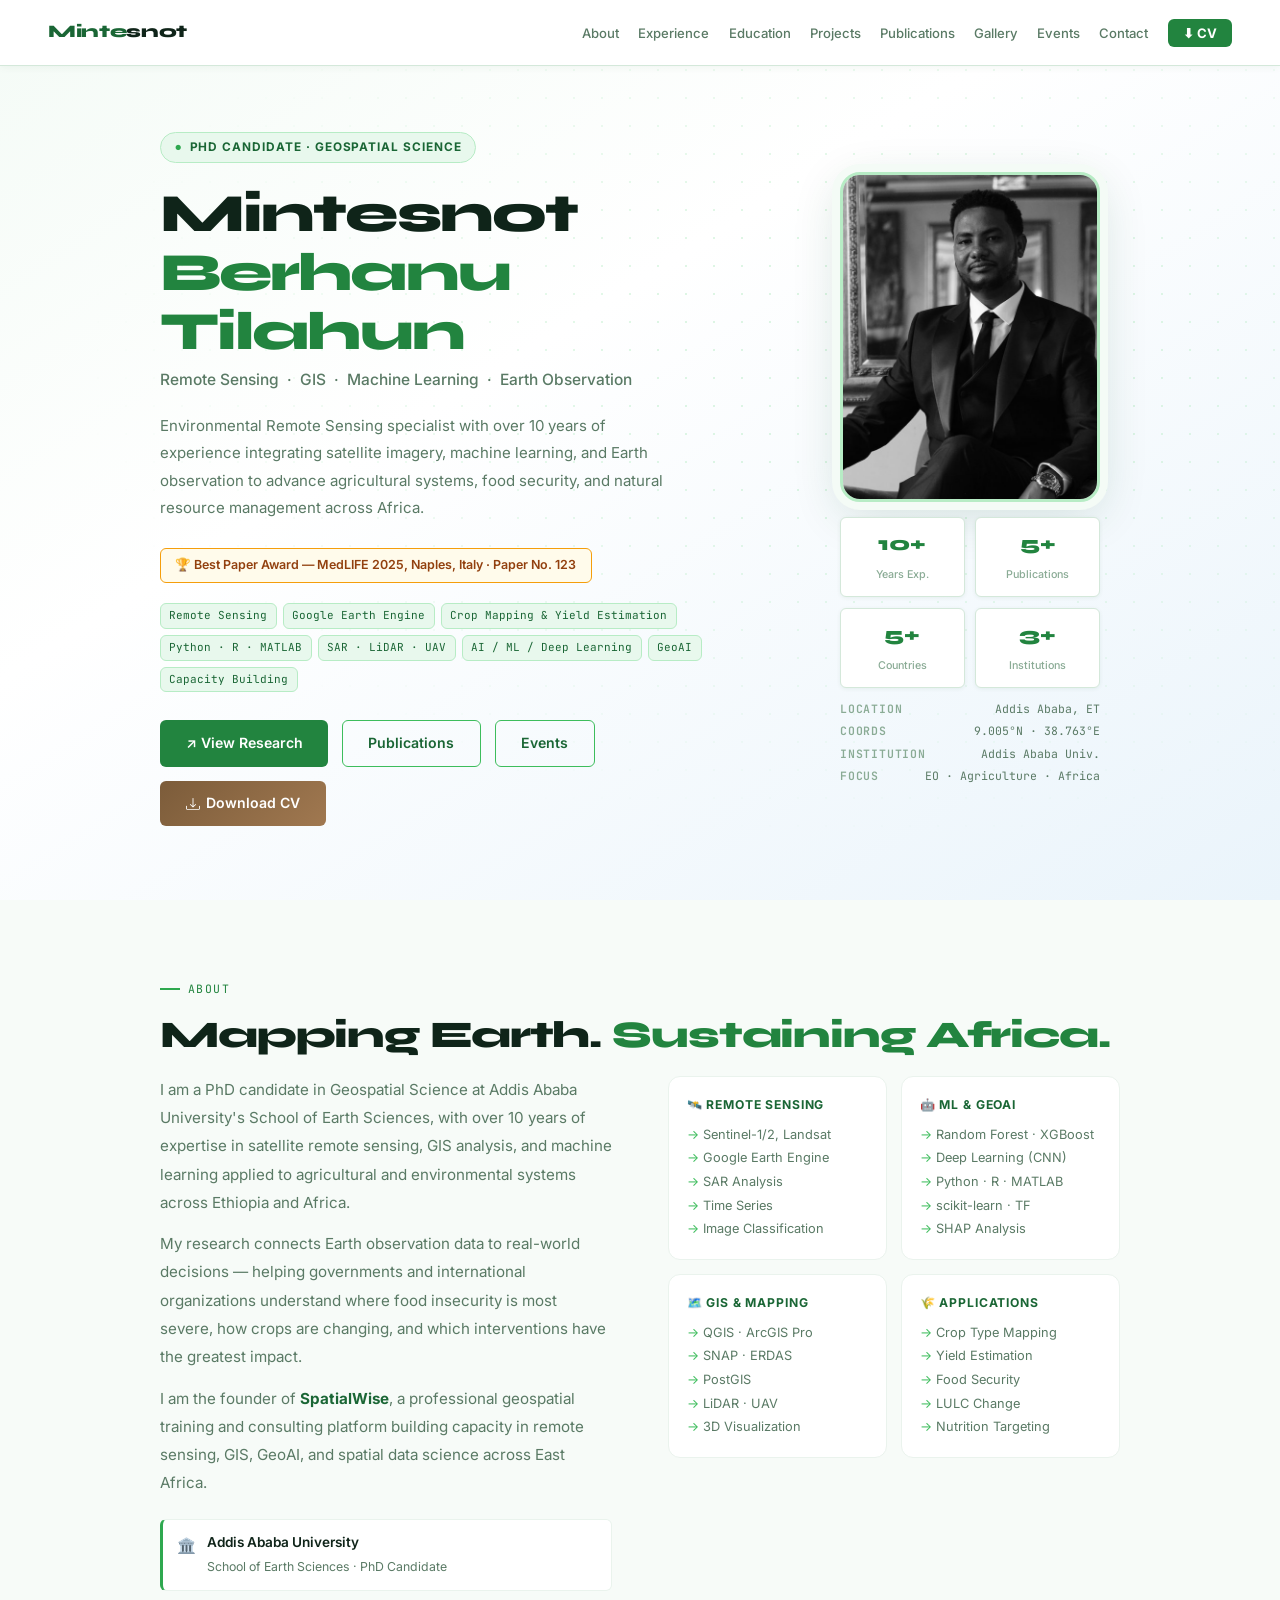
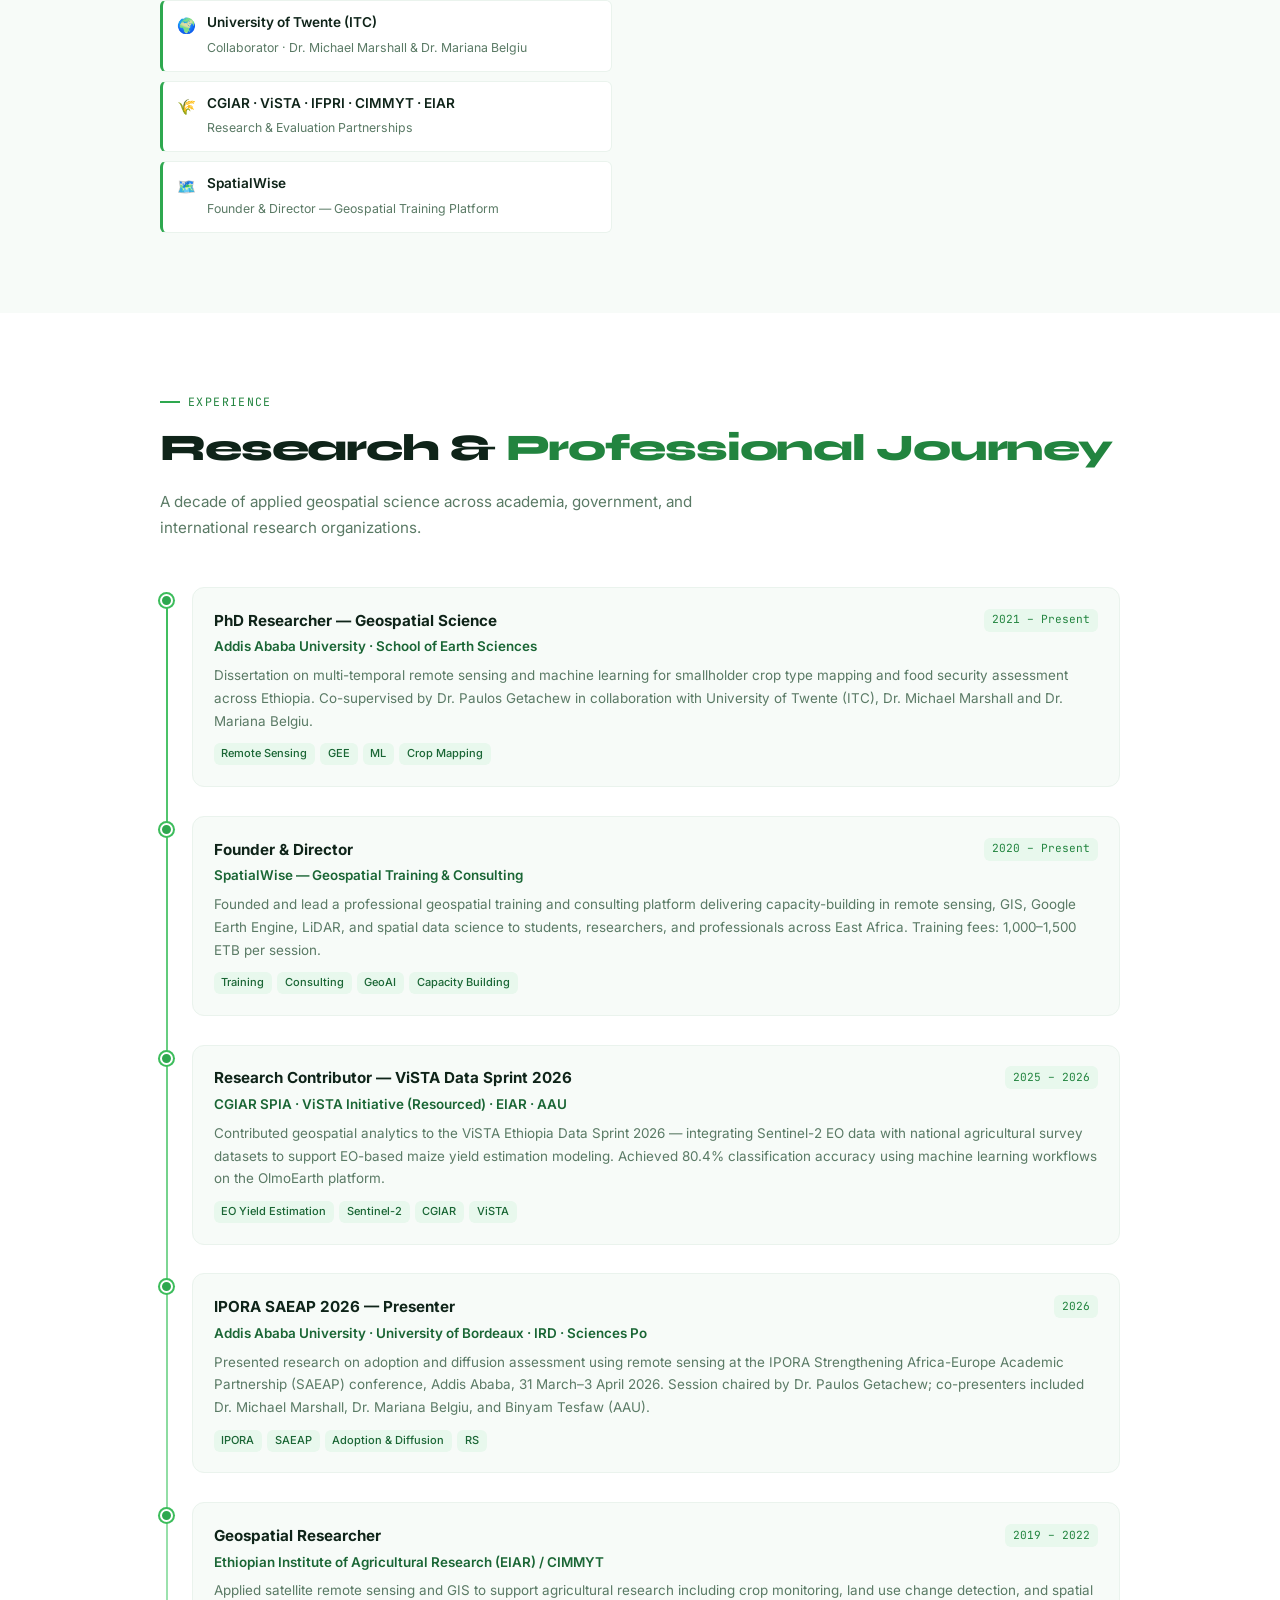
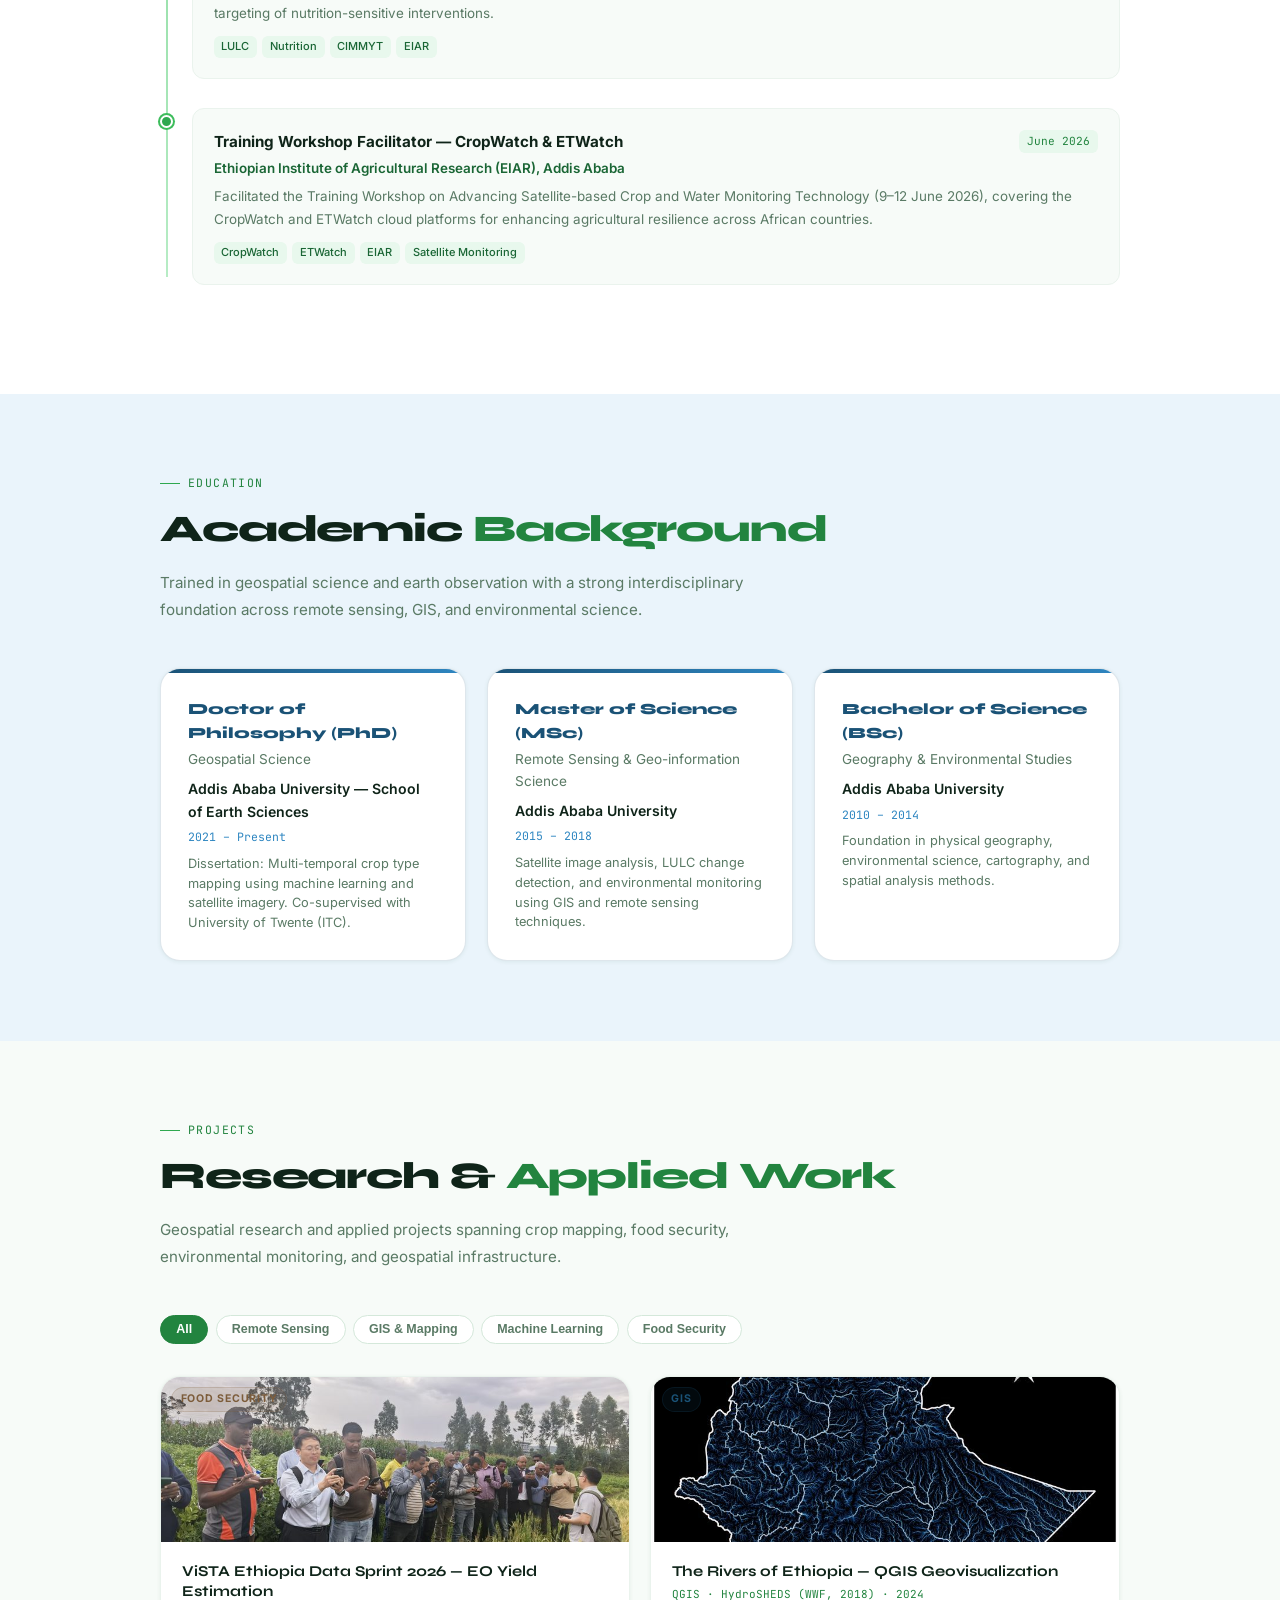
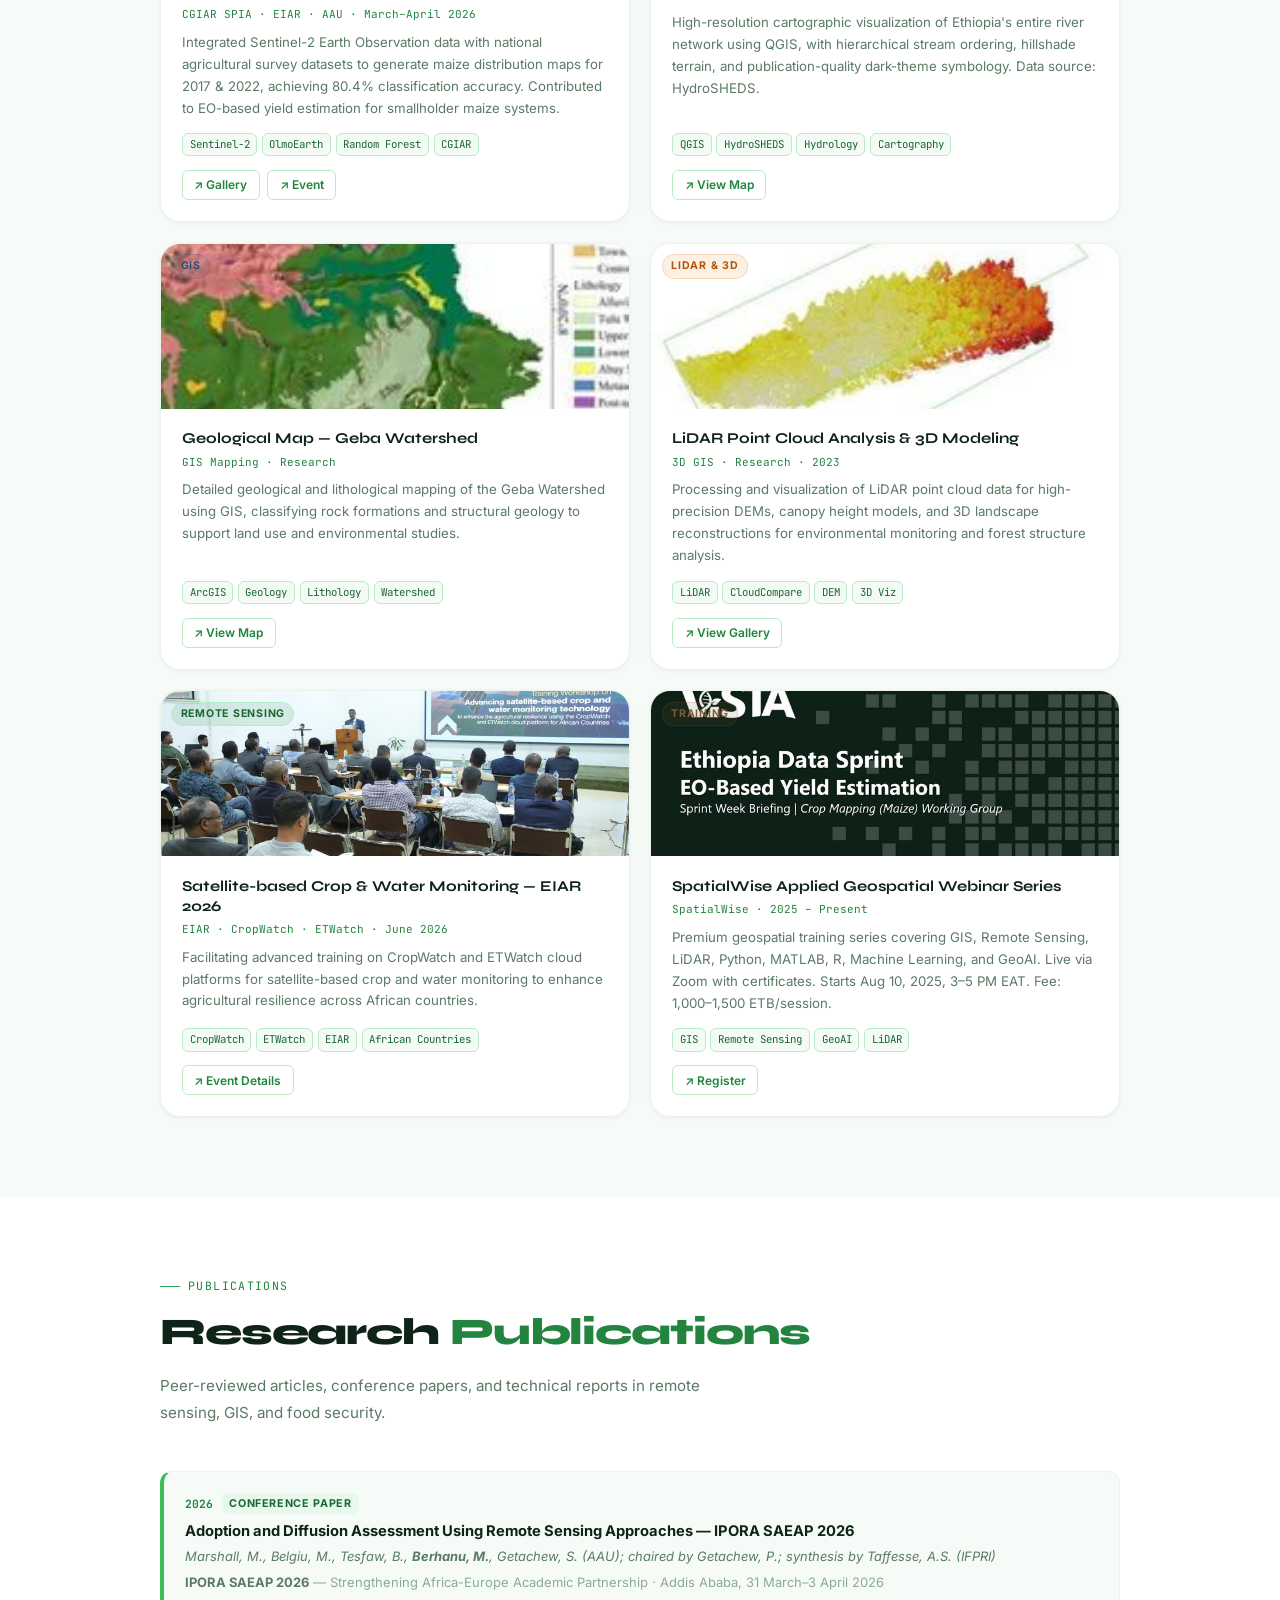
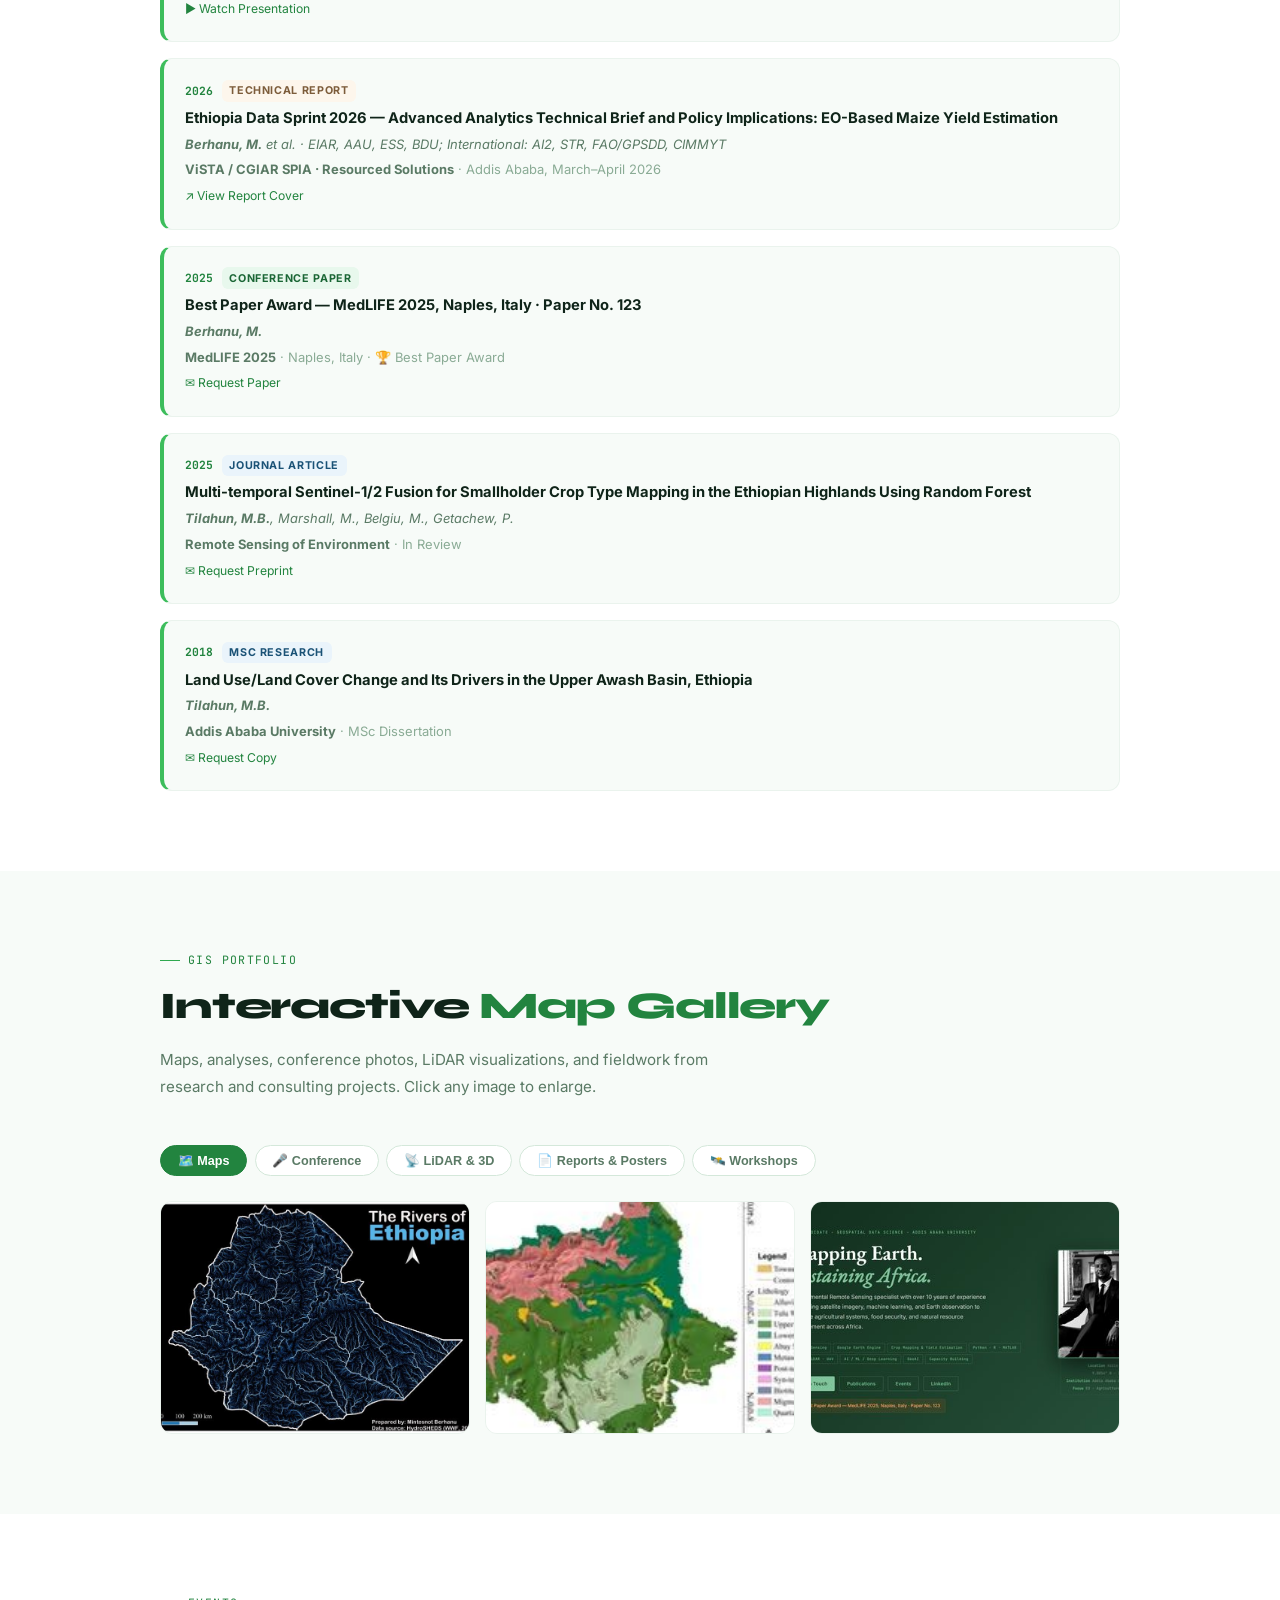
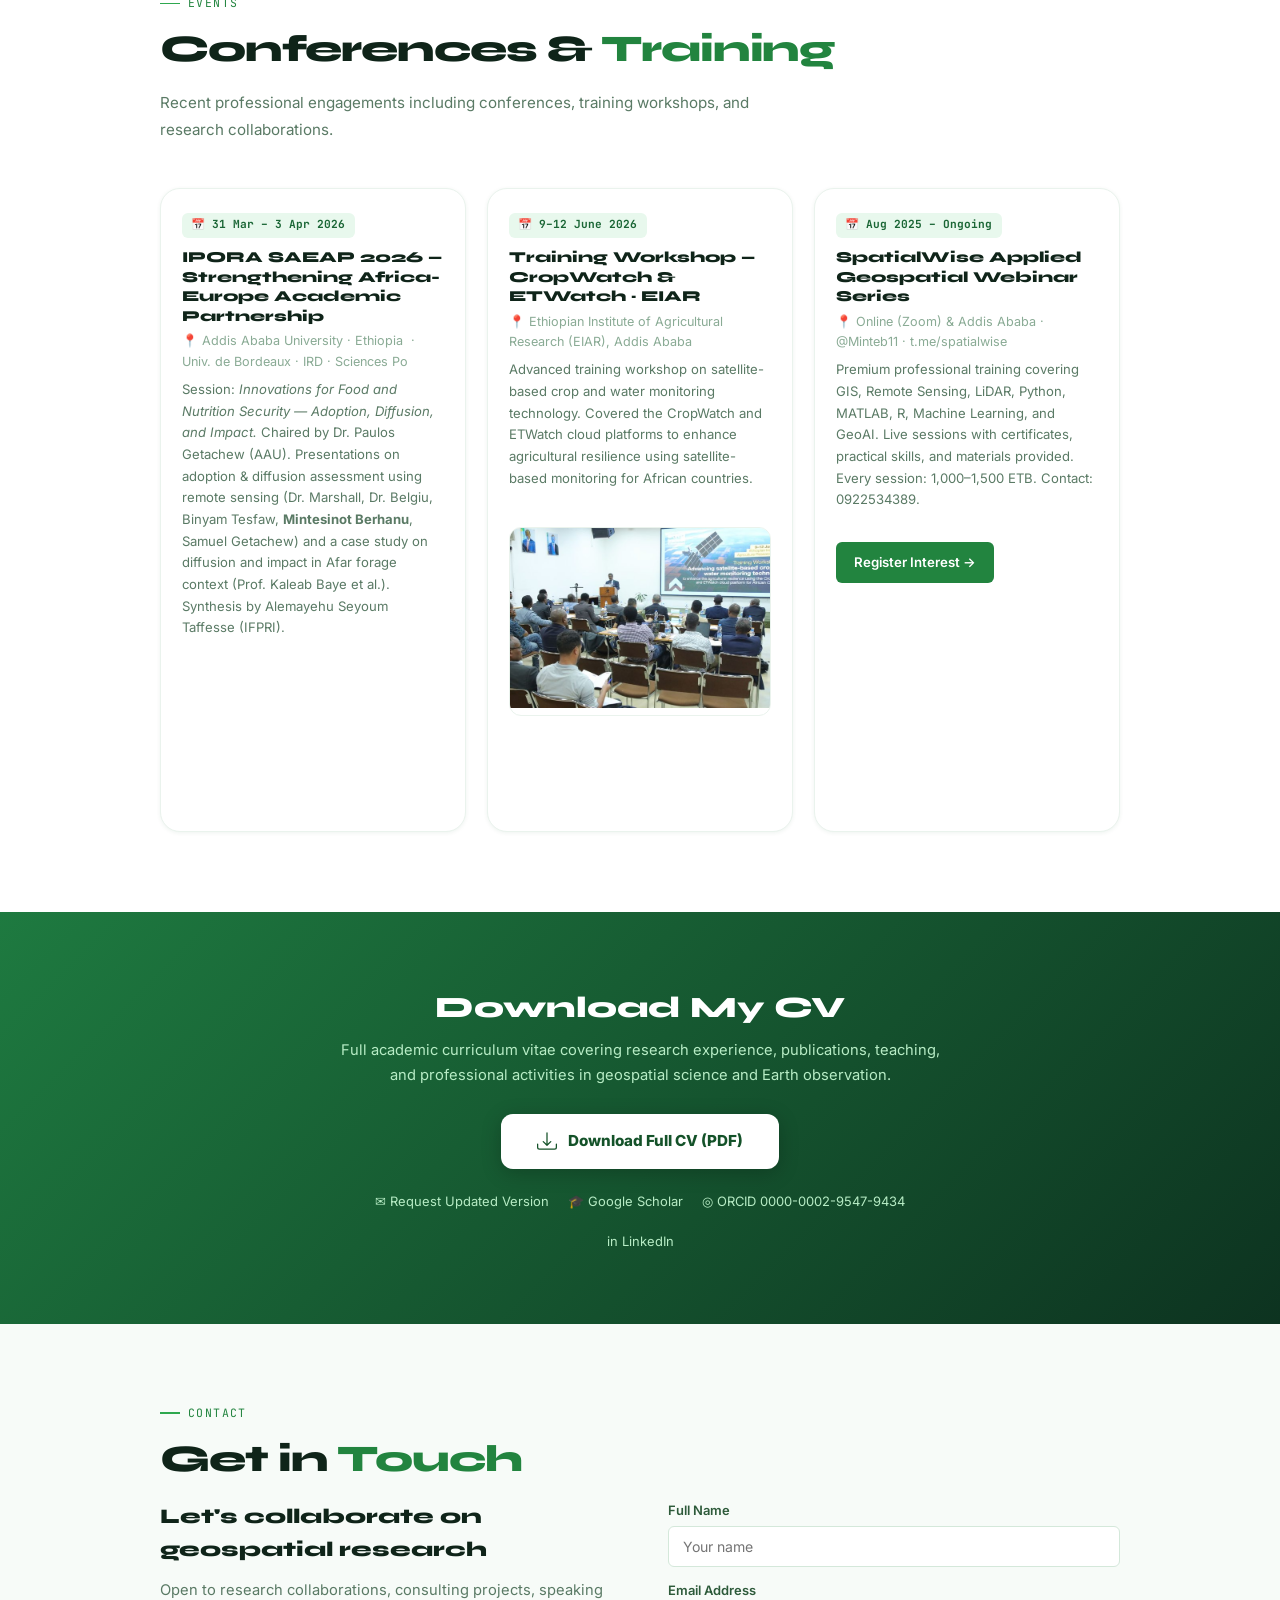
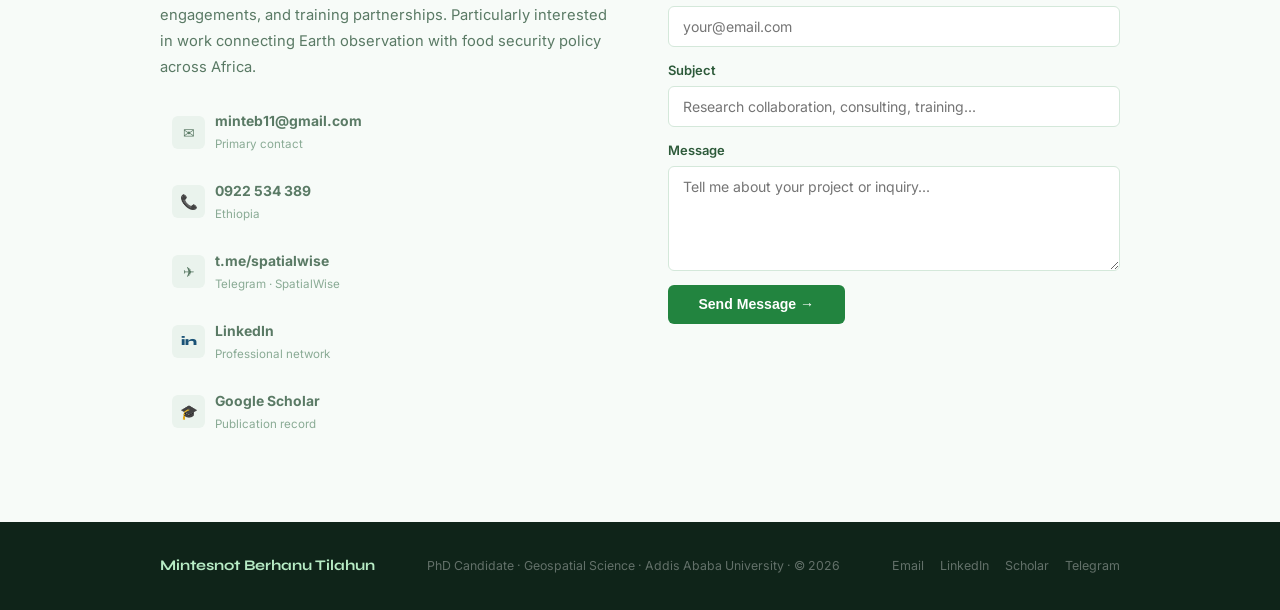
==== commit a4e5e895: "Add files via upload" ====
--- a/index.html
+++ b/index.html
@@ -1,648 +1,840 @@
 <!DOCTYPE html>
 <html lang="en">
 <head>
-<meta charset="UTF-8"/>
-<meta name="viewport" content="width=device-width,initial-scale=1.0"/>
-<title>Minte | GIS & Remote Sensing Research Portfolio - Ethiopia</title>
-<meta name="description" content="PhD student in Geospatial Science at Addis Ababa University specializing in GIS, Remote Sensing, LULC change, Machine LearningAlgorithm, UAV image processing and flight planning, Crop Monitoring, LiDAR Data Processing, and environmental monitoring in Ethiopia.">
-<meta name="keywords" content="Mintesnot Berhanu, GIS Ethiopia, Remote Sensing, Machine Learning, Hugher Surveying, Crop Monitoring, LULC change, Addis Ababa University, Geospatial Science, Landsat, Sentinel, ArcGIS Pro">
+<meta charset="UTF-8">
+<meta name="viewport" content="width=device-width, initial-scale=1.0">
+<meta name="description" content="Mintesnot Berhanu Tilahun – PhD Candidate in Geospatial Science, Environmental Remote Sensing, GIS, Machine Learning, Earth Observation for food security and agriculture across Ethiopia and Africa. Founder of SpatialWise.">
+<meta name="keywords" content="Mintesnot Berhanu, Mintesnot Birhanu, Geospatial Science, Remote Sensing, GIS, Machine Learning, Earth Observation, Ethiopia, Food Security, SpatialWise, Addis Ababa University, CGIAR, ViSTA, IPORA, SAEAP">
 <meta name="author" content="Mintesnot Berhanu Tilahun">
-<link href="https://fonts.googleapis.com/css2?family=EB+Garamond:ital,wght@0,400;0,600;1,400&family=Inter:wght@300;400;500;600;700&family=JetBrains+Mono:wght@400;500&display=swap" rel="stylesheet"/>
+<meta property="og:title" content="Mintesnot Berhanu Tilahun | Geospatial Scientist & Remote Sensing Researcher">
+<meta property="og:description" content="PhD Candidate specializing in Remote Sensing, GIS, and Machine Learning for agricultural systems and food security in Africa. Founder of SpatialWise.">
+<meta property="og:type" content="website">
+<meta name="robots" content="index, follow">
+<title>Mintesnot Berhanu Tilahun | Geospatial Scientist &amp; Remote Sensing Researcher</title>
+<link rel="preconnect" href="https://fonts.googleapis.com">
+<link href="https://fonts.googleapis.com/css2?family=Inter:wght@300;400;500;600;700&family=Syne:wght@600;700;800&family=JetBrains+Mono:wght@400;500&display=swap" rel="stylesheet">
 <style>
-
+*,*::before,*::after{box-sizing:border-box;margin:0;padding:0}
 :root{
-  --ink:#1a1a1a;--ink-m:#4a4a4a;--ink-f:#8a8a8a;
-  --paper:#f8f7f4;--paper-alt:#ffffff;--rule:#d8d4cc;
-  --g:#2b5741;--g-lt:#e8f0eb;--g-md:#3d7a5c;
-  --amber:#b5601a;--amber-lt:#fff8f0;
-  --sky:#1a4a6b;--sky-lt:#e8f2f8;
-  --mono:'JetBrains Mono',monospace;
-  --serif:'EB Garamond',Georgia,serif;
-  --sans:'Inter',system-ui,sans-serif;
+  --g900:#0d3320;--g800:#145229;--g700:#1a6635;--g600:#22843f;--g500:#2ea84f;--g400:#3dbd5c;
+  --g200:#b7ecc5;--g100:#e8f8ed;--g50:#f4fbf6;
+  --sky:#1a5276;--sky-l:#eaf4fb;
+  --earth:#7c5c3a;--earth-l:#fdf6ec;
+  --txt:#0f2419;--txt2:#2d5a3a;--muted:#5a7a65;--light:#8aab95;
+  --bdr:#d4e8da;--bdr-l:#eaf3ed;
+  --bg:#ffffff;--bg-s:#f7fbf8;--bg-c:#ffffff;
+  --s-sm:0 1px 4px rgba(20,82,41,.07);--s-md:0 4px 20px rgba(20,82,41,.11);--s-lg:0 12px 48px rgba(20,82,41,.16);
+  --r-sm:6px;--r-md:12px;--r-lg:20px;
+  --nav:66px;
+  --fd:'Syne',sans-serif;--fb:'Inter',sans-serif;--fm:'JetBrains Mono',monospace;
+  --t:.22s cubic-bezier(.4,0,.2,1);
 }
-*,*::before,*::after{box-sizing:border-box;margin:0;padding:0}
 html{scroll-behavior:smooth}
-body{font-family:var(--sans);background:var(--paper);color:var(--ink);font-size:16px;line-height:1.65}
+body{font-family:var(--fb);background:var(--bg);color:var(--txt);line-height:1.6;overflow-x:hidden}
+::-webkit-scrollbar{width:4px}::-webkit-scrollbar-track{background:var(--bg-s)}::-webkit-scrollbar-thumb{background:var(--g400);border-radius:4px}
 
 /* NAV */
-nav{position:sticky;top:0;z-index:300;background:rgba(248,247,244,.96);backdrop-filter:blur(14px);border-bottom:1px solid var(--rule);display:flex;align-items:center;justify-content:space-between;padding:0 2rem;height:56px}
-.logo{font-family:var(--serif);font-size:1.1rem;font-style:italic;color:var(--g);text-decoration:none}
-nav ul{list-style:none;display:flex;gap:0;flex-wrap:wrap}
-nav ul a{font-size:.72rem;font-weight:500;letter-spacing:.07em;text-transform:uppercase;color:var(--ink-m);text-decoration:none;transition:color .2s;padding:.4rem .7rem;border-bottom:2px solid transparent;display:block}
-nav ul a:hover{color:var(--g);border-bottom-color:var(--g)}
+nav{position:fixed;top:0;left:0;right:0;z-index:1000;background:rgba(255,255,255,.96);backdrop-filter:blur(16px);border-bottom:1px solid var(--bdr);padding:0 3rem;height:var(--nav);display:flex;align-items:center;justify-content:space-between;box-shadow:0 1px 8px rgba(20,82,41,.06)}
+.nav-brand{font-family:var(--fd);font-size:1.1rem;color:var(--g700);font-weight:800;text-decoration:none;letter-spacing:-.02em}
+.nav-brand span{color:var(--txt)}
+.nav-links{display:flex;gap:1.2rem;list-style:none;align-items:center}
+.nav-links a{color:var(--muted);text-decoration:none;font-size:.82rem;font-weight:500;transition:color var(--t)}
+.nav-links a:hover{color:var(--g600)}
+.nav-cv{background:var(--g600)!important;color:#fff!important;padding:.38rem .95rem;border-radius:var(--r-sm);font-weight:700!important}
+.nav-cv:hover{background:var(--g700)!important}
+.hbg{display:none;flex-direction:column;gap:5px;cursor:pointer;padding:4px;background:none;border:none}
+.hbg span{width:22px;height:2px;background:var(--muted);border-radius:2px;display:block;transition:var(--t)}
 
 /* HERO */
-.hero{position:relative;overflow:hidden;background:linear-gradient(135deg,#0d2818 0%,#1a3d28 45%,#2b5741 100%);color:#fff;padding:5rem 2.5rem 4rem}
-.hero-inner{max-width:980px;margin:0 auto;display:grid;grid-template-columns:1fr 230px;gap:3rem;align-items:center}
-.hero-bg{position:absolute;inset:0;opacity:.04;background-image:radial-gradient(circle,#fff 1px,transparent 1px);background-size:24px 24px}
-.hero-eyebrow{font-family:var(--mono);font-size:.67rem;color:#7fc49a;letter-spacing:.16em;text-transform:uppercase;margin-bottom:1rem}
-.hero h1{font-family:var(--serif);font-size:clamp(2.2rem,5vw,3.6rem);font-weight:600;line-height:1.08;color:#fff;margin-bottom:1.1rem}
-.hero h1 em{color:#7fc49a;font-style:italic}
-.hero-tag{font-size:.98rem;color:rgba(255,255,255,.72);max-width:560px;line-height:1.78;margin-bottom:2rem}
-.badges{display:flex;flex-wrap:wrap;gap:.4rem;margin-bottom:2.2rem}
-.badge{font-family:var(--mono);font-size:.61rem;padding:.26rem .68rem;border:1px solid rgba(127,196,154,.4);border-radius:2px;color:#7fc49a;letter-spacing:.06em}
-.hlinks{display:flex;flex-wrap:wrap;gap:.8rem}
-.btn{display:inline-flex;align-items:center;gap:.4rem;padding:.6rem 1.3rem;font-size:.81rem;font-weight:500;border-radius:3px;cursor:pointer;text-decoration:none;transition:all .2s;border:none;letter-spacing:.03em}
-.btn-p{background:#7fc49a;color:#0d2818}.btn-p:hover{background:#9dd4b0}
-.btn-o{background:transparent;color:#7fc49a;border:1px solid rgba(127,196,154,.5)}.btn-o:hover{background:rgba(127,196,154,.1)}
-.hero-photo{position:relative;z-index:1}
-.hero-photo img{width:100%;border-radius:6px;border:3px solid rgba(127,196,154,.35);box-shadow:0 24px 64px rgba(0,0,0,.55),0 0 0 1px rgba(127,196,154,.15);display:block;filter:contrast(1.05) brightness(1.02)}
-.hero-photo::after{content:'';position:absolute;bottom:-8px;left:8px;right:-8px;height:100%;border:1px solid rgba(127,196,154,.18);border-radius:6px;z-index:-1}
-.hero-coords{font-family:var(--mono);font-size:.63rem;color:rgba(255,255,255,.38);margin-top:.7rem;line-height:2.1;text-align:right}
-.hero-coords strong{color:rgba(127,196,154,.75)}
-.award-pill{display:inline-flex;align-items:center;gap:.6rem;background:rgba(181,96,26,.15);border:1px solid rgba(181,96,26,.4);padding:.5rem .9rem;border-radius:3px;font-size:.78rem;color:#f0a060;font-weight:500;margin-top:1.4rem}
-
-/* LAYOUT */
-.container{max-width:980px;margin:0 auto;padding:0 2rem}
-.section{padding:4.5rem 0;border-top:1px solid var(--rule)}
-.sec-hd{display:flex;align-items:baseline;gap:1rem;margin-bottom:2.6rem}
-.sec-label{font-family:var(--mono);font-size:.62rem;color:var(--g);letter-spacing:.16em;text-transform:uppercase;white-space:nowrap}
-.section h2{font-family:var(--serif);font-size:1.95rem;font-weight:600;color:var(--ink);line-height:1.15}
-
-/* GALLERY TABS */
-.gtabs{display:flex;border-bottom:2px solid var(--rule);margin-bottom:1.8rem;overflow-x:auto;gap:0}
-.gtab{font-family:var(--sans);font-size:.82rem;font-weight:500;padding:.72rem 1.2rem;cursor:pointer;color:var(--ink-f);background:none;border:none;border-bottom:2px solid transparent;margin-bottom:-2px;white-space:nowrap;transition:all .2s}
-.gtab:hover{color:var(--g)}
-.gtab.active{color:var(--g);border-bottom-color:var(--g)}
-.gpane{display:none}.gpane.active{display:block}
-
-/* PHOTO GRID */
-.pgrid{display:grid;grid-template-columns:repeat(3,1fr);gap:.75rem}
-.pgrid.cols2{grid-template-columns:repeat(2,1fr)}
-.pgrid.cols4{grid-template-columns:repeat(4,1fr)}
-.pitem{position:relative;overflow:hidden;border-radius:3px;cursor:pointer;background:var(--rule)}
-.pitem img{width:100%;height:100%;object-fit:cover;display:block;transition:transform .35s ease}
-.pitem:hover img{transform:scale(1.06)}
-.pcap{position:absolute;bottom:0;left:0;right:0;background:linear-gradient(transparent,rgba(0,0,0,.72));color:#fff;font-size:.74rem;padding:2rem .85rem .65rem;opacity:0;transition:opacity .3s}
-.pitem:hover .pcap{opacity:1}
-.pitem.tall{aspect-ratio:3/4}.pitem.sq{aspect-ratio:1/1}.pitem.wide{aspect-ratio:16/9}.pitem.nat{aspect-ratio:4/3}
-
-/* doc card */
-.doc-card{display:flex;gap:1.2rem;align-items:flex-start;padding:1.2rem 1.4rem;background:var(--paper-alt);border:1px solid var(--rule);border-left:3px solid var(--amber);border-radius:3px}
-.doc-thumb{width:90px;flex-shrink:0;border-radius:2px;overflow:hidden;border:1px solid var(--rule)}
-.doc-thumb img{width:100%;display:block}
-.doc-info{}
-.doc-title{font-family:var(--serif);font-size:1rem;font-weight:600;color:var(--ink);margin-bottom:.3rem}
-.doc-meta{font-size:.8rem;color:var(--ink-f);font-style:italic;margin-bottom:.5rem}
-.doc-desc{font-size:.83rem;color:var(--ink-m);line-height:1.65}
-.doc-link{display:inline-block;margin-top:.5rem;font-family:var(--mono);font-size:.67rem;color:var(--amber);text-decoration:none;letter-spacing:.06em;text-transform:uppercase}
-
-.gallery-empty{padding:2.5rem;text-align:center;color:var(--ink-f);background:var(--paper-alt);border:1px dashed var(--rule);border-radius:3px}
-.gallery-empty-icon{font-size:2.2rem;margin-bottom:.7rem}
+#hero{min-height:100vh;padding:calc(var(--nav) + 3.5rem) 3rem 4rem;background:linear-gradient(148deg,var(--g50) 0%,#fff 40%,var(--sky-l) 100%);display:flex;align-items:center;position:relative;overflow:hidden}
+.hero-dots{position:absolute;inset:0;background-image:radial-gradient(var(--g200) 1px,transparent 1px);background-size:28px 28px;opacity:.45;mask-image:radial-gradient(ellipse at 70% 40%,black 20%,transparent 65%)}
+.hero-inner{max-width:960px;margin:0 auto;width:100%;display:grid;grid-template-columns:1fr 300px;gap:3rem;align-items:center;position:relative}
+.eyebrow{display:inline-flex;align-items:center;gap:.5rem;background:var(--g100);border:1px solid var(--g200);color:var(--g700);padding:.32rem .85rem;border-radius:100px;font-size:.74rem;font-weight:700;letter-spacing:.08em;text-transform:uppercase;margin-bottom:1.3rem}
+.eyebrow::before{content:'●';font-size:.44rem;color:var(--g500);animation:blink 2s infinite}
+@keyframes blink{0%,100%{opacity:1}50%{opacity:.2}}
+h1.hero-name{font-family:var(--fd);font-size:clamp(2.1rem,4.2vw,3.4rem);font-weight:800;color:var(--txt);line-height:1.1;letter-spacing:-.035em;margin-bottom:.45rem}
+h1.hero-name em{font-style:normal;color:var(--g600)}
+.hero-title{font-size:.97rem;color:var(--muted);font-weight:500;margin-bottom:1.3rem;line-height:1.5}
+.hero-bio{color:var(--muted);font-size:.94rem;line-height:1.8;max-width:530px;margin-bottom:1.7rem}
+.hero-award{display:inline-flex;align-items:center;gap:.5rem;background:#fffbeb;border:1px solid #f59e0b;color:#92400e;padding:.4rem .9rem;border-radius:var(--r-sm);font-size:.78rem;font-weight:600;margin-bottom:1.3rem}
+.hero-tags{display:flex;flex-wrap:wrap;gap:.4rem;margin-bottom:1.7rem}
+.hero-tag{font-family:var(--fm);font-size:.69rem;color:var(--g700);background:var(--g100);border:1px solid var(--g200);padding:.18rem .52rem;border-radius:var(--r-sm)}
+.hero-actions{display:flex;gap:.85rem;flex-wrap:wrap}
+.btn-p{background:var(--g600);color:#fff;padding:.72rem 1.6rem;border-radius:var(--r-sm);font-weight:600;font-size:.88rem;text-decoration:none;transition:all var(--t);display:inline-flex;align-items:center;gap:.4rem;border:none;cursor:pointer}
+.btn-p:hover{background:var(--g700);transform:translateY(-2px);box-shadow:0 6px 20px rgba(34,132,63,.28)}
+.btn-o{background:transparent;color:var(--g700);padding:.72rem 1.6rem;border-radius:var(--r-sm);font-weight:600;font-size:.88rem;text-decoration:none;border:1.5px solid var(--g400);transition:all var(--t);display:inline-flex;align-items:center;gap:.4rem}
+.btn-o:hover{background:var(--g100);border-color:var(--g600)}
+.btn-cv-hero{background:linear-gradient(135deg,#7c5c3a,#a07850);color:#fff;padding:.72rem 1.6rem;border-radius:var(--r-sm);font-weight:600;font-size:.88rem;text-decoration:none;transition:all var(--t);display:inline-flex;align-items:center;gap:.4rem}
+.btn-cv-hero:hover{transform:translateY(-2px);box-shadow:0 6px 20px rgba(124,92,58,.35)}
+
+/* HERO PHOTO */
+.photo-wrap{display:flex;justify-content:center;align-items:flex-start}
+.photo-card{width:260px}
+.photo-frame{width:260px;height:330px;border-radius:var(--r-lg);overflow:hidden;border:3px solid var(--g200);box-shadow:0 0 0 8px var(--g50),var(--s-lg);background:var(--g50)}
+.photo-frame img{width:100%;height:100%;object-fit:cover;object-position:top center}
+.hero-stats{display:grid;grid-template-columns:1fr 1fr;gap:.65rem;margin-top:.9rem}
+.stat{background:var(--bg-c);border:1px solid var(--bdr);border-radius:var(--r-sm);padding:.65rem;text-align:center;box-shadow:var(--s-sm)}
+.stat strong{display:block;font-family:var(--fd);font-size:1.25rem;color:var(--g600);font-weight:800}
+.stat span{font-size:.67rem;color:var(--light);font-weight:500}
+/* LOCATION */
+.hero-location{margin-top:.75rem;display:flex;flex-direction:column;gap:.25rem}
+.loc-row{display:flex;justify-content:space-between;font-size:.72rem}
+.loc-label{color:var(--light);font-weight:600;font-family:var(--fm);text-transform:uppercase;letter-spacing:.07em}
+.loc-val{color:var(--muted);font-family:var(--fm)}
+
+/* SECTIONS */
+section{padding:5rem 3rem}
+.si{max-width:960px;margin:0 auto}
+.slabel{font-family:var(--fm);font-size:.72rem;color:var(--g600);letter-spacing:.12em;text-transform:uppercase;margin-bottom:.4rem;display:flex;align-items:center;gap:.5rem}
+.slabel::before{content:'';width:20px;height:1.5px;background:var(--g500)}
+h2.stitle{font-family:var(--fd);font-size:clamp(1.65rem,3vw,2.35rem);font-weight:800;color:var(--txt);letter-spacing:-.03em;margin-bottom:.7rem}
+h2.stitle em{font-style:normal;color:var(--g600)}
+.ssub{color:var(--muted);font-size:.95rem;max-width:600px;line-height:1.75;margin-bottom:2.8rem}
+
+/* ABOUT */
+#about{background:var(--bg-s)}
+.about-grid{display:grid;grid-template-columns:1fr 1fr;gap:3.5rem;align-items:start}
+.about-text p{color:var(--muted);line-height:1.85;margin-bottom:.85rem;font-size:.95rem}
+.about-text strong{color:var(--g700)}
+.affils{margin-top:1.4rem;display:flex;flex-direction:column;gap:.55rem}
+.affil{display:flex;align-items:flex-start;gap:.65rem;padding:.7rem .9rem;background:var(--bg-c);border:1px solid var(--bdr-l);border-left:3px solid var(--g500);border-radius:var(--r-sm)}
+.affil-icon{font-size:.95rem;flex-shrink:0;margin-top:2px}
+.affil strong{display:block;font-size:.85rem;color:var(--txt);font-weight:600}
+.affil span{font-size:.77rem;color:var(--muted)}
+.skills-grid{display:grid;grid-template-columns:1fr 1fr;gap:.9rem}
+.sk{background:var(--bg-c);border:1px solid var(--bdr-l);border-radius:var(--r-md);padding:1.1rem;transition:var(--t)}
+.sk:hover{border-color:var(--g200);box-shadow:var(--s-sm)}
+.sk h4{font-size:.76rem;font-weight:700;color:var(--g700);text-transform:uppercase;letter-spacing:.07em;margin-bottom:.55rem;display:flex;align-items:center;gap:.35rem}
+.sk ul{list-style:none}
+.sk li{font-size:.8rem;color:var(--muted);padding:.1rem 0}
+.sk li::before{content:'→ ';color:var(--g400)}
+
+/* EXPERIENCE */
+#experience{background:var(--bg)}
+.tl{position:relative;padding-left:2rem}
+.tl::before{content:'';position:absolute;left:6px;top:8px;bottom:8px;width:2px;background:linear-gradient(to bottom,var(--g400),var(--g200))}
+.tli{position:relative;margin-bottom:1.8rem}
+.tl-dot{position:absolute;left:-2rem;top:7px;width:13px;height:13px;border-radius:50%;background:var(--g500);border:2.5px solid var(--bg);box-shadow:0 0 0 2px var(--g400)}
+.tl-card{background:var(--bg-s);border:1px solid var(--bdr-l);border-radius:var(--r-md);padding:1.3rem;transition:var(--t)}
+.tl-card:hover{border-color:var(--g200);box-shadow:var(--s-sm)}
+.tl-head{display:flex;justify-content:space-between;align-items:flex-start;flex-wrap:wrap;gap:.4rem;margin-bottom:.2rem}
+.tl-role{font-weight:700;color:var(--txt);font-size:.95rem}
+.tl-period{font-family:var(--fm);font-size:.7rem;color:var(--g600);background:var(--g100);padding:.16rem .5rem;border-radius:var(--r-sm);white-space:nowrap}
+.tl-org{font-size:.84rem;color:var(--g700);font-weight:600;margin-bottom:.4rem}
+.tl-desc{font-size:.84rem;color:var(--muted);line-height:1.7}
+.tl-tags{display:flex;flex-wrap:wrap;gap:.32rem;margin-top:.65rem}
+.tl-tag{font-size:.69rem;background:var(--g100);color:var(--g700);padding:.14rem .48rem;border-radius:var(--r-sm);font-weight:500}
+
+/* EDUCATION */
+#education{background:var(--sky-l)}
+.edu-grid{display:grid;grid-template-columns:repeat(auto-fit,minmax(280px,1fr));gap:1.3rem}
+.edu-card{background:var(--bg-c);border:1px solid rgba(26,82,118,.14);border-radius:var(--r-lg);padding:1.7rem;box-shadow:var(--s-sm);transition:var(--t);position:relative;overflow:hidden}
+.edu-card::before{content:'';position:absolute;top:0;left:0;right:0;height:4px;background:linear-gradient(90deg,var(--sky),#2e86c1)}
+.edu-card:hover{transform:translateY(-4px);box-shadow:var(--s-md)}
+.edu-deg{font-family:var(--fd);font-size:.97rem;font-weight:800;color:var(--sky);margin-bottom:.18rem}
+.edu-field{font-size:.85rem;color:var(--muted);margin-bottom:.45rem}
+.edu-inst{font-weight:600;color:var(--txt);font-size:.88rem}
+.edu-yr{font-family:var(--fm);font-size:.72rem;color:#2e86c1;margin-top:.32rem}
+.edu-det{font-size:.8rem;color:var(--muted);margin-top:.45rem;line-height:1.55}
+
+/* PROJECTS */
+#projects{background:var(--bg-s)}
+.filters{display:flex;flex-wrap:wrap;gap:.45rem;margin-bottom:2rem}
+.fb{font-size:.78rem;font-weight:600;padding:.38rem .95rem;border-radius:100px;border:1.5px solid var(--bdr);background:var(--bg-c);color:var(--muted);cursor:pointer;transition:var(--t)}
+.fb.active,.fb:hover{background:var(--g600);border-color:var(--g600);color:#fff}
+.pgrid{display:grid;grid-template-columns:repeat(auto-fill,minmax(310px,1fr));gap:1.3rem}
+.pc{background:var(--bg-c);border:1px solid var(--bdr-l);border-radius:var(--r-lg);overflow:hidden;transition:var(--t);display:flex;flex-direction:column;box-shadow:var(--s-sm)}
+.pc:hover{border-color:var(--g300);transform:translateY(-4px);box-shadow:var(--s-md)}
+.pc-img{height:165px;background:var(--g100);position:relative;overflow:hidden;display:flex;align-items:center;justify-content:center;font-size:2.5rem;color:var(--g200)}
+.pc-img img{width:100%;height:100%;object-fit:cover;transition:transform .4s ease}
+.pc:hover .pc-img img{transform:scale(1.05)}
+.pbadge{position:absolute;top:.65rem;left:.65rem;font-size:.66rem;font-weight:700;padding:.18rem .52rem;border-radius:100px;text-transform:uppercase;letter-spacing:.07em}
+.b-rs{background:rgba(34,132,63,.13);color:var(--g700);border:1px solid var(--g200)}
+.b-gis{background:rgba(26,82,118,.11);color:var(--sky);border:1px solid rgba(26,82,118,.2)}
+.b-ml{background:rgba(217,119,6,.11);color:#b45309;border:1px solid rgba(217,119,6,.2)}
+.b-food{background:rgba(124,92,58,.11);color:var(--earth);border:1px solid rgba(124,92,58,.2)}
+.pb{padding:1.3rem;flex:1;display:flex;flex-direction:column}
+.pt{font-family:var(--fd);font-size:.94rem;font-weight:700;color:var(--txt);margin-bottom:.28rem;line-height:1.3}
+.pm{font-family:var(--fm);font-size:.69rem;color:var(--g600);margin-bottom:.52rem}
+.pd{font-size:.83rem;color:var(--muted);line-height:1.65;flex:1;margin-bottom:.85rem}
+.ptechs{display:flex;flex-wrap:wrap;gap:.28rem;margin-bottom:.85rem}
+.ptag{font-size:.67rem;background:var(--g50);color:var(--g700);border:1px solid var(--g200);padding:.13rem .42rem;border-radius:var(--r-sm);font-family:var(--fm)}
+.plinks{display:flex;gap:.45rem}
+.plink{font-size:.75rem;font-weight:600;color:var(--g600);text-decoration:none;padding:.28rem .72rem;border:1px solid var(--g200);border-radius:var(--r-sm);transition:var(--t)}
+.plink:hover{background:var(--g600);color:#fff;border-color:var(--g600)}
+
+/* PUBLICATIONS */
+#publications{background:var(--bg)}
+.pub-list{display:flex;flex-direction:column;gap:1rem}
+.pub{background:var(--bg-s);border:1px solid var(--bdr-l);border-left:4px solid var(--g400);border-radius:var(--r-md);padding:1.3rem;transition:var(--t)}
+.pub:hover{box-shadow:var(--s-sm);border-left-color:var(--g600)}
+.pub-meta{display:flex;align-items:center;gap:.55rem;flex-wrap:wrap;margin-bottom:.4rem}
+.pub-yr{font-family:var(--fm);font-size:.71rem;color:var(--g600);font-weight:700}
+.pub-type{font-size:.67rem;padding:.13rem .48rem;border-radius:var(--r-sm);font-weight:700;text-transform:uppercase;letter-spacing:.06em}
+.pt-j{background:var(--sky-l);color:var(--sky)}
+.pt-c{background:var(--g100);color:var(--g700)}
+.pt-r{background:var(--earth-l);color:var(--earth)}
+.pub-title{font-weight:700;color:var(--txt);font-size:.92rem;line-height:1.4;margin-bottom:.32rem}
+.pub-authors{font-size:.81rem;color:var(--muted);margin-bottom:.32rem;font-style:italic}
+.pub-venue{font-size:.81rem;color:var(--light)}
+.pub-venue strong{color:var(--muted);font-style:normal}
+.pub-doi{display:inline-flex;align-items:center;gap:.28rem;font-size:.76rem;color:var(--g600);text-decoration:none;margin-top:.38rem;transition:color var(--t)}
+.pub-doi:hover{color:var(--g800)}
+
+/* GALLERY */
+#gallery{background:var(--bg-s)}
+.gtabs{display:flex;flex-wrap:wrap;gap:.45rem;margin-bottom:1.6rem}
+.gtab{font-size:.79rem;font-weight:600;padding:.42rem 1.05rem;border-radius:100px;border:1.5px solid var(--bdr);background:var(--bg-c);color:var(--muted);cursor:pointer;transition:var(--t)}
+.gtab.active,.gtab:hover{background:var(--g600);border-color:var(--g600);color:#fff}
+.gpanel{display:none}
+.gpanel.active{display:block}
+.ggrid{display:grid;grid-template-columns:repeat(auto-fill,minmax(230px,1fr));gap:.9rem}
+.gi{border-radius:var(--r-md);overflow:hidden;aspect-ratio:4/3;background:var(--g100);border:1px solid var(--bdr-l);cursor:pointer;transition:var(--t);position:relative;display:flex;align-items:center;justify-content:center}
+.gi:hover{transform:scale(1.03);border-color:var(--g400);box-shadow:var(--s-md)}
+.gi img{width:100%;height:100%;object-fit:cover}
+.gcap{position:absolute;bottom:0;left:0;right:0;background:linear-gradient(transparent,rgba(0,0,0,.72));padding:1.2rem .7rem .6rem;color:#fff;font-size:.74rem;font-weight:500;opacity:0;transition:var(--t)}
+.gi:hover .gcap{opacity:1}
+
+/* LIGHTBOX */
+#lb{display:none;position:fixed;inset:0;background:rgba(0,0,0,.93);z-index:9999;align-items:center;justify-content:center;padding:1.5rem}
+#lb.on{display:flex}
+.lb-in{position:relative;max-width:92vw;max-height:92vh;display:flex;flex-direction:column;align-items:center}
+#lb-img{max-width:100%;max-height:84vh;border-radius:var(--r-md);object-fit:contain}
+#lb-x{position:absolute;top:-2.4rem;right:0;background:none;border:none;color:#fff;font-size:1.7rem;cursor:pointer;padding:.2rem .5rem;line-height:1}
+.lb-cap{text-align:center;color:rgba(255,255,255,.6);font-size:.82rem;margin-top:.65rem}
 
 /* EVENTS */
-.events-list{display:flex;flex-direction:column;gap:2rem}
-.ec{background:var(--paper-alt);border:1px solid var(--rule);border-left:4px solid var(--g);overflow:hidden;border-radius:3px}
-.ec.has-video{display:grid;grid-template-columns:1fr 400px}
-.ec.cert{border-left-color:var(--sky)}
-.ec.orange{border-left-color:var(--amber)}
-.ebody{padding:1.7rem}
-.edate{font-family:var(--mono);font-size:.64rem;color:var(--g);letter-spacing:.1em;text-transform:uppercase;margin-bottom:.6rem}
-.etitle{font-family:var(--serif);font-size:1.25rem;font-weight:600;color:var(--ink);margin-bottom:.85rem;line-height:1.3}
-.edesc{font-size:.87rem;color:var(--ink-m);line-height:1.74;margin-bottom:.7rem}
-.etags{display:flex;flex-wrap:wrap;gap:.32rem;margin-top:.9rem}
-.etag{font-family:var(--mono);font-size:.59rem;padding:.17rem .5rem;background:var(--g-lt);color:var(--g);border-radius:2px}
-.etag.sky{background:var(--sky-lt);color:var(--sky)}
-.etag.amber{background:var(--amber-lt);color:var(--amber)}
-.evid{background:#0d0d0d}
-.evid iframe{width:100%;height:100%;min-height:270px;border:none;display:block}
-.cert-badge{display:inline-flex;align-items:center;gap:.5rem;background:var(--sky-lt);border:1px solid rgba(26,74,107,.2);padding:.38rem .85rem;border-radius:2px;font-size:.79rem;color:var(--sky);font-weight:500;margin-bottom:.9rem}
-.stoggle{font-family:var(--mono);font-size:.69rem;color:var(--g);background:none;border:1px solid var(--g-lt);padding:.38rem .8rem;cursor:pointer;border-radius:2px;margin-top:.7rem;transition:background .2s;letter-spacing:.06em}
-.stoggle:hover{background:var(--g-lt)}
-.sdet{display:none;margin-top:.9rem;padding:.9rem 1.1rem;background:var(--g-lt);border-radius:3px;font-size:.83rem;color:var(--ink-m);line-height:1.75}
-.sdet.open{display:block}
-
-/* STORY */
-.story-text{font-family:var(--serif);font-size:1.1rem;line-height:1.85;color:var(--ink-m);max-width:720px}
-.story-text p+p{margin-top:1.2rem}
-.story-text strong{color:var(--ink)}
-
-/* SKILLS */
-.skills-grid{display:grid;grid-template-columns:repeat(auto-fill,minmax(205px,1fr));gap:1rem}
-.sg{background:var(--paper-alt);border:1px solid var(--rule);padding:1.15rem 1.3rem;border-left:3px solid var(--g)}
-.sg-title{font-family:var(--mono);font-size:.64rem;letter-spacing:.1em;text-transform:uppercase;color:var(--g);margin-bottom:.75rem}
-.sg ul{list-style:none;font-size:.84rem;color:var(--ink-m);line-height:2}
-
-/* TIMELINE */
-.timeline{display:flex;flex-direction:column}
-.ti{display:grid;grid-template-columns:148px 1fr;gap:2rem;padding:1.8rem 0;border-bottom:1px solid var(--rule);position:relative}
-.ti:last-child{border-bottom:none}
-.ti-date{font-family:var(--mono);font-size:.67rem;color:var(--ink-f);padding-top:.22rem;letter-spacing:.04em;line-height:1.6}
-.ti-dot{width:9px;height:9px;border-radius:50%;background:var(--g);position:absolute;left:136px;top:2rem;box-shadow:0 0 0 3px var(--g-lt)}
-.ti-title{font-size:.98rem;font-weight:600;color:var(--ink);margin-bottom:.18rem}
-.ti-org{font-size:.86rem;color:var(--g);margin-bottom:.55rem;font-style:italic}
-.ti-desc{font-size:.85rem;color:var(--ink-m);line-height:1.72}
-.ti-desc ul{padding-left:1.1rem;margin-top:.4rem}
-.ti-desc li{margin-bottom:.28rem}
-.titags{display:flex;flex-wrap:wrap;gap:.32rem;margin-top:.75rem}
-.titag{font-family:var(--mono);font-size:.6rem;padding:.17rem .48rem;background:var(--g-lt);color:var(--g);border-radius:2px}
-
-/* EDU */
-.edu-card{background:var(--paper-alt);border:1px solid var(--rule);border-left:3px solid var(--sky);padding:1.4rem 1.6rem;margin-bottom:1rem}
-.edu-degree{font-size:1rem;font-weight:600;color:var(--ink);margin-bottom:.2rem}
-.edu-inst{font-size:.87rem;color:var(--sky);font-style:italic;margin-bottom:.4rem}
-.edu-date{font-family:var(--mono);font-size:.64rem;color:var(--ink-f);letter-spacing:.06em}
-.edu-note{font-size:.85rem;color:var(--ink-m);margin-top:.5rem;line-height:1.65}
-
-/* PUBS */
-.pub-list{display:flex;flex-direction:column;gap:1.3rem}
-.pub{padding:1.3rem 1.5rem;background:var(--paper-alt);border:1px solid var(--rule);border-left:3px solid var(--amber)}
-.pub-title{font-family:var(--serif);font-size:1rem;font-weight:600;color:var(--ink);margin-bottom:.38rem}
-.pub-meta{font-size:.8rem;color:var(--ink-f);font-style:italic;margin-bottom:.45rem}
-.pub-abs{font-size:.84rem;color:var(--ink-m);line-height:1.65}
-.pub-link{display:inline-block;margin-top:.55rem;font-family:var(--mono);font-size:.67rem;color:var(--amber);text-decoration:none;letter-spacing:.06em;text-transform:uppercase}
-.pub-link:hover{text-decoration:underline}
-.award-box{padding:1.3rem 1.5rem;background:#fff8f0;border:1px solid #e8c9a0;border-left:3px solid var(--amber);margin-bottom:1.3rem}
-.award-title{font-size:.94rem;font-weight:600;color:var(--ink);margin-bottom:.28rem}
-.award-meta{font-size:.82rem;color:var(--amber);font-style:italic}
-
-/* PROJECTS */
-.pgrid-cards{display:grid;grid-template-columns:repeat(auto-fill,minmax(280px,1fr));gap:1.1rem}
-.pcard{background:var(--paper-alt);border:1px solid var(--rule);padding:1.45rem;display:flex;flex-direction:column;gap:.55rem;transition:border-color .2s,box-shadow .2s,transform .2s}
-.pcard:hover{border-color:var(--g);transform:translateY(-3px);box-shadow:0 8px 24px rgba(43,87,65,.1)}
-.pcard-icon{font-size:1.55rem}
-.pcard-title{font-size:.93rem;font-weight:600;color:var(--ink)}
-.pcard-desc{font-size:.82rem;color:var(--ink-m);line-height:1.65;flex:1}
-.pcard-tools{display:flex;flex-wrap:wrap;gap:.28rem;margin-top:.35rem}
-.ptool{font-family:var(--mono);font-size:.59rem;padding:.14rem .46rem;border:1px solid var(--rule);color:var(--ink-f);border-radius:2px}
+#events{background:var(--bg)}
+.egrid{display:grid;grid-template-columns:repeat(auto-fit,minmax(290px,1fr));gap:1.3rem}
+.ecard{background:var(--bg-c);border:1px solid var(--bdr-l);border-radius:var(--r-lg);overflow:hidden;box-shadow:var(--s-sm);transition:var(--t)}
+.ecard:hover{transform:translateY(-4px);box-shadow:var(--s-md)}
+.ebody{padding:1.3rem}
+.ebadge{display:inline-flex;align-items:center;gap:.4rem;background:var(--g100);color:var(--g700);font-family:var(--fm);font-size:.7rem;font-weight:700;padding:.22rem .6rem;border-radius:var(--r-sm);margin-bottom:.65rem}
+.etitle{font-family:var(--fd);font-size:.95rem;font-weight:800;color:var(--txt);line-height:1.3;margin-bottom:.28rem}
+.eloc{font-size:.79rem;color:var(--light);margin-bottom:.45rem}
+.edesc{font-size:.82rem;color:var(--muted);line-height:1.65}
+.evideo{position:relative;padding-bottom:56.25%;height:0}
+.evideo iframe{position:absolute;top:0;left:0;width:100%;height:100%;border:none}
+
+/* CV */
+#cv-section{background:linear-gradient(135deg,#1e7a40,#0d3320);padding:4.5rem 2rem;text-align:center}
+.cv-in{max-width:600px;margin:0 auto}
+.cv-in h2{font-family:var(--fd);font-size:1.85rem;color:#fff;font-weight:800;margin-bottom:.45rem}
+.cv-in p{color:var(--g200);font-size:.92rem;margin-bottom:1.7rem;line-height:1.65}
+.cv-btn{display:inline-flex;align-items:center;gap:.65rem;background:#fff;color:var(--g800);font-weight:800;font-size:.95rem;padding:.95rem 2.3rem;border-radius:var(--r-md);text-decoration:none;transition:all var(--t);box-shadow:0 4px 20px rgba(0,0,0,.22)}
+.cv-btn:hover{transform:translateY(-3px);box-shadow:0 12px 36px rgba(0,0,0,.32);background:var(--g50)}
+.cv-fmts{display:flex;justify-content:center;gap:1.2rem;margin-top:1.4rem;flex-wrap:wrap}
+.cv-fmt{color:var(--g200);font-size:.81rem;text-decoration:none;display:flex;align-items:center;gap:.28rem;transition:color var(--t)}
+.cv-fmt:hover{color:#fff}
 
 /* CONTACT */
-.contact-grid{display:grid;grid-template-columns:1fr 1fr;gap:3rem;align-items:start}
-.contact-intro{font-family:var(--serif);font-size:1.06rem;color:var(--ink-m);line-height:1.78;margin-bottom:1.4rem}
-.clinks{display:flex;flex-direction:column;gap:.75rem}
-.clink{display:flex;align-items:center;gap:.75rem;font-size:.87rem;color:var(--ink-m);text-decoration:none;transition:color .2s;word-break:break-all}
-.clink:hover{color:var(--g)}
-.clink-icon{font-family:var(--mono);font-size:.64rem;background:var(--g-lt);color:var(--g);padding:.28rem .52rem;border-radius:2px;min-width:70px;text-align:center;letter-spacing:.06em;flex-shrink:0}
-.cform{display:flex;flex-direction:column;gap:.9rem}
-.fg{display:flex;flex-direction:column;gap:.32rem}
-.fg label{font-family:var(--mono);font-size:.64rem;letter-spacing:.1em;text-transform:uppercase;color:var(--ink-f)}
-.fg input,.fg textarea{font-family:var(--sans);font-size:.89rem;padding:.62rem .88rem;border:1px solid var(--rule);background:var(--paper-alt);color:var(--ink);border-radius:3px;transition:border-color .2s;outline:none;resize:vertical;width:100%}
-.fg input:focus,.fg textarea:focus{border-color:var(--g)}
-.fg textarea{min-height:105px}
-.form-note{font-size:.77rem;margin-top:.28rem}
-.mlist{display:flex;flex-direction:column;gap:.55rem}
-.mitem{display:flex;align-items:center;gap:.85rem;font-size:.87rem;color:var(--ink-m)}
-.mitem::before{content:'';width:6px;height:6px;border-radius:50%;background:var(--g);flex-shrink:0}
-.meta-block{margin-top:1.7rem}
-.meta-label{font-family:var(--mono);font-size:.64rem;color:var(--g);letter-spacing:.1em;text-transform:uppercase;margin-bottom:.75rem}
-
-/* LIGHTBOX */
-.lbox{display:none;position:fixed;inset:0;z-index:1000;background:rgba(0,0,0,.93);align-items:center;justify-content:center}
-.lbox.open{display:flex}
-.lbox img{max-width:92vw;max-height:89vh;border-radius:3px}
-.lbox-x{position:absolute;top:1.4rem;right:1.8rem;color:#fff;font-size:2rem;cursor:pointer;background:none;border:none;line-height:1}
-
-footer{border-top:2px solid var(--rule);padding:1.8rem 2rem;display:flex;justify-content:space-between;align-items:center;max-width:980px;margin:0 auto}
-footer p{font-family:var(--mono);font-size:.64rem;color:var(--ink-f);letter-spacing:.06em}
-
-@media(max-width:860px){.ec.has-video{grid-template-columns:1fr}.hero-inner{grid-template-columns:1fr}.hero-photo{display:none}.pgrid{grid-template-columns:repeat(2,1fr)}.pgrid.cols4{grid-template-columns:repeat(2,1fr)}}
-@media(max-width:680px){nav ul{display:none}.container{padding:0 1.1rem}.hero{padding:2.8rem 1.3rem 2.2rem}.ti{grid-template-columns:1fr;gap:.3rem}.ti-dot{display:none}.contact-grid{grid-template-columns:1fr}footer{flex-direction:column;gap:.4rem;text-align:center}}
+#contact{background:var(--bg-s)}
+.cgrid{display:grid;grid-template-columns:1fr 1fr;gap:3.5rem}
+.cinfo h3{font-family:var(--fd);font-size:1.3rem;font-weight:800;color:var(--txt);margin-bottom:.7rem}
+.cinfo p{color:var(--muted);font-size:.92rem;line-height:1.75;margin-bottom:1.3rem}
+.clinks{display:flex;flex-direction:column;gap:.55rem}
+.clink{display:flex;align-items:center;gap:.65rem;color:var(--muted);text-decoration:none;font-size:.87rem;padding:.52rem .75rem;border-radius:var(--r-sm);transition:var(--t)}
+.clink:hover{background:var(--g100);color:var(--g700)}
+.clink-ic{width:33px;height:33px;border-radius:var(--r-sm);background:var(--bdr-l);display:flex;align-items:center;justify-content:center;font-size:.9rem;flex-shrink:0}
+.fg{display:flex;flex-direction:column;gap:.32rem;margin-bottom:.85rem}
+.fg label{font-size:.81rem;font-weight:600;color:var(--txt2)}
+.fg input,.fg textarea{padding:.68rem .88rem;border:1.5px solid var(--bdr);border-radius:var(--r-sm);font-family:var(--fb);font-size:.88rem;color:var(--txt);background:var(--bg-c);transition:border-color var(--t);outline:none}
+.fg input:focus,.fg textarea:focus{border-color:var(--g400);background:#fff}
+.fg textarea{resize:vertical;min-height:105px}
+.fsub{background:var(--g600);color:#fff;padding:.72rem 1.9rem;border-radius:var(--r-sm);font-weight:600;font-size:.88rem;border:none;cursor:pointer;transition:all var(--t)}
+.fsub:hover{background:var(--g700);transform:translateY(-2px)}
+
+/* FOOTER */
+footer{background:var(--txt);padding:2rem 2rem}
+.fi{max-width:960px;margin:0 auto;display:flex;justify-content:space-between;align-items:center;flex-wrap:wrap;gap:.9rem}
+.fbrand{font-family:var(--fd);font-size:.92rem;color:var(--g200);font-weight:700}
+.fcopy{font-size:.77rem;color:rgba(255,255,255,.35)}
+.flinks{display:flex;gap:1rem}
+.flinks a{color:rgba(255,255,255,.35);font-size:.78rem;text-decoration:none;transition:color var(--t)}
+.flinks a:hover{color:var(--g200)}
+
+/* REVEAL */
+.reveal{opacity:0;transform:translateY(20px);transition:opacity .55s ease,transform .55s ease}
+.reveal.visible{opacity:1;transform:none}
+
+/* MOBILE */
+@media(max-width:900px){
+  .hero-inner{grid-template-columns:1fr;gap:2rem}
+  .photo-wrap{order:-1}
+  .photo-frame{width:190px;height:240px;margin:0 auto}
+  .photo-card{width:190px;margin:0 auto}
+  .hero-stats{grid-template-columns:repeat(4,1fr)}
+  .about-grid,.cgrid{grid-template-columns:1fr;gap:2rem}
+  .pgrid{grid-template-columns:1fr}
+  .skills-grid{grid-template-columns:1fr}
+  .nav-links{display:none;position:absolute;top:var(--nav);left:0;right:0;background:rgba(255,255,255,.98);flex-direction:column;padding:1.1rem 2rem;gap:.85rem;border-bottom:1px solid var(--bdr);box-shadow:var(--s-md)}
+  .nav-links.open{display:flex}
+  .hbg{display:flex}
+  section{padding:3rem 1.4rem}
+}
+@media(max-width:500px){
+  h1.hero-name{font-size:1.85rem}
+  .hero-stats{grid-template-columns:1fr 1fr}
+  .ggrid{grid-template-columns:1fr 1fr}
+}
 @media(prefers-reduced-motion:reduce){*,*::before,*::after{transition:none!important;animation:none!important}}
-
 </style>
 </head>
 <body>
-<nav>
-  <a class="logo" href="#">Mintesnot Berhanu</a>
-  <ul>
+
+<nav role="navigation" aria-label="Main navigation">
+  <a href="#hero" class="nav-brand">Minte<span>snot</span></a>
+  <ul class="nav-links" id="nav-links">
+    <li><a href="#about">About</a></li>
+    <li><a href="#experience">Experience</a></li>
+    <li><a href="#education">Education</a></li>
+    <li><a href="#projects">Projects</a></li>
+    <li><a href="#publications">Publications</a></li>
     <li><a href="#gallery">Gallery</a></li>
     <li><a href="#events">Events</a></li>
-    <li><a href="#story">Story</a></li>
-    <li><a href="#skills">Skills</a></li>
-    <li><a href="#experience">Experience</a></li>
-    <li><a href="#education">Education</a></li>
-    <li><a href="#publications">Publications</a></li>
-    <li><a href="#projects">Projects</a></li>
     <li><a href="#contact">Contact</a></li>
+    <li><a href="#cv-section" class="nav-cv">⬇ CV</a></li>
   </ul>
+  <button class="hbg" id="hbg" aria-label="Toggle menu"><span></span><span></span><span></span></button>
 </nav>
-<div class="hero"><div class="hero-bg"></div><div class="hero-inner"><div>
-<p class="hero-eyebrow">PhD Candidate &middot; Geospatial Data Science &middot; Addis Ababa University</p>
-<h1>Mapping Earth.<br/><em>Sustaining Africa.</em></h1>
-<p class="hero-tag">Environmental Remote Sensing specialist with over 10 years of experience integrating satellite imagery, machine learning, and Earth observation to advance agricultural systems, food security, and natural resource management across Africa.</p>
-<div class="badges"><span class="badge">Remote Sensing</span><span class="badge">Google Earth Engine</span><span class="badge">Crop Mapping &amp; Yield Estimation</span><span class="badge">Python &middot; R &middot; MATLAB</span><span class="badge">SAR &middot; LiDAR &middot; UAV</span><span class="badge">AI / ML / Deep Learning</span><span class="badge">GeoAI</span><span class="badge">Capacity Building</span></div>
-<div class="hlinks"><a href="#contact" class="btn btn-p">Get in Touch</a><a href="#publications" class="btn btn-o">Publications</a><a href="#events" class="btn btn-o">Events</a><a href="https://www.linkedin.com/in/mintesnot-birhanu-378061217/" target="_blank" rel="noopener" class="btn btn-o">LinkedIn</a></div>
-<div class="award-pill">&#127942; Best Paper Award &mdash; MedLIFE 2025, Naples, Italy &middot; Paper No.&nbsp;123</div>
-</div><div class="hero-photo">
-<img src="[data-uri]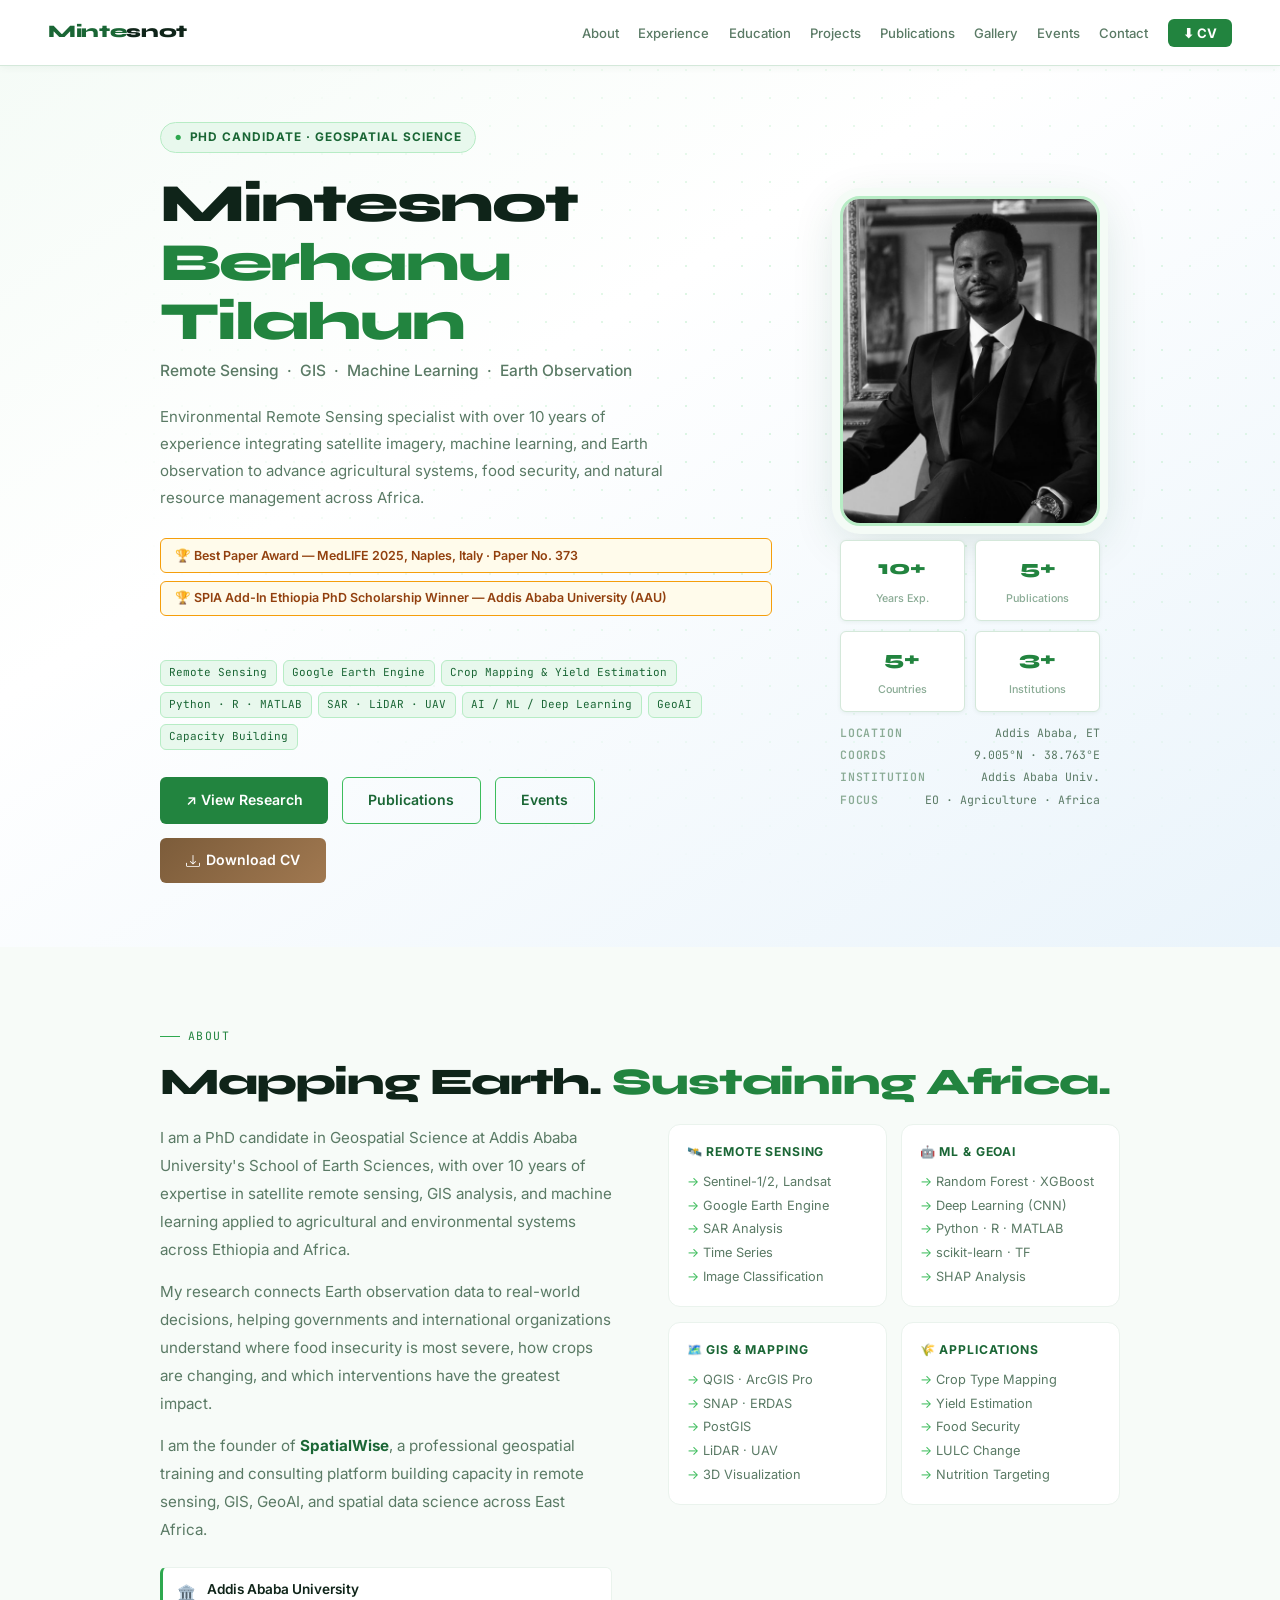
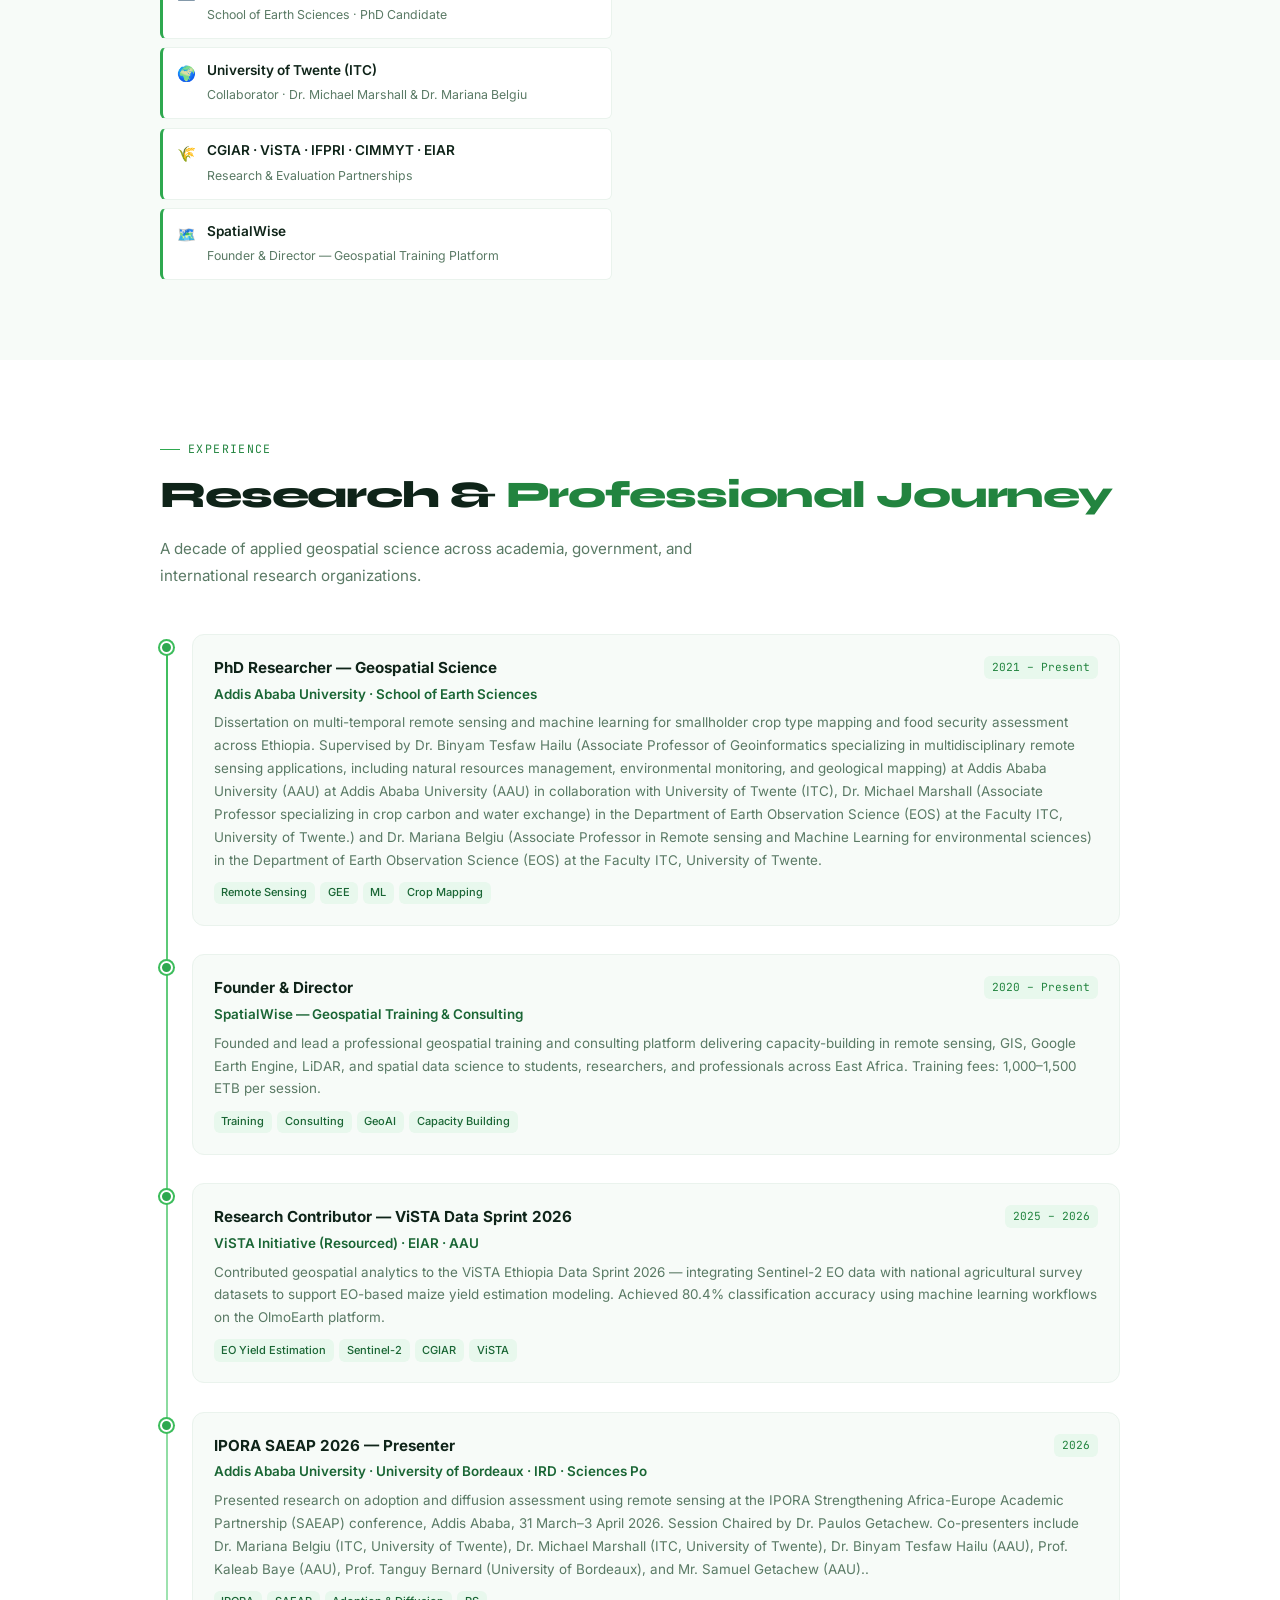
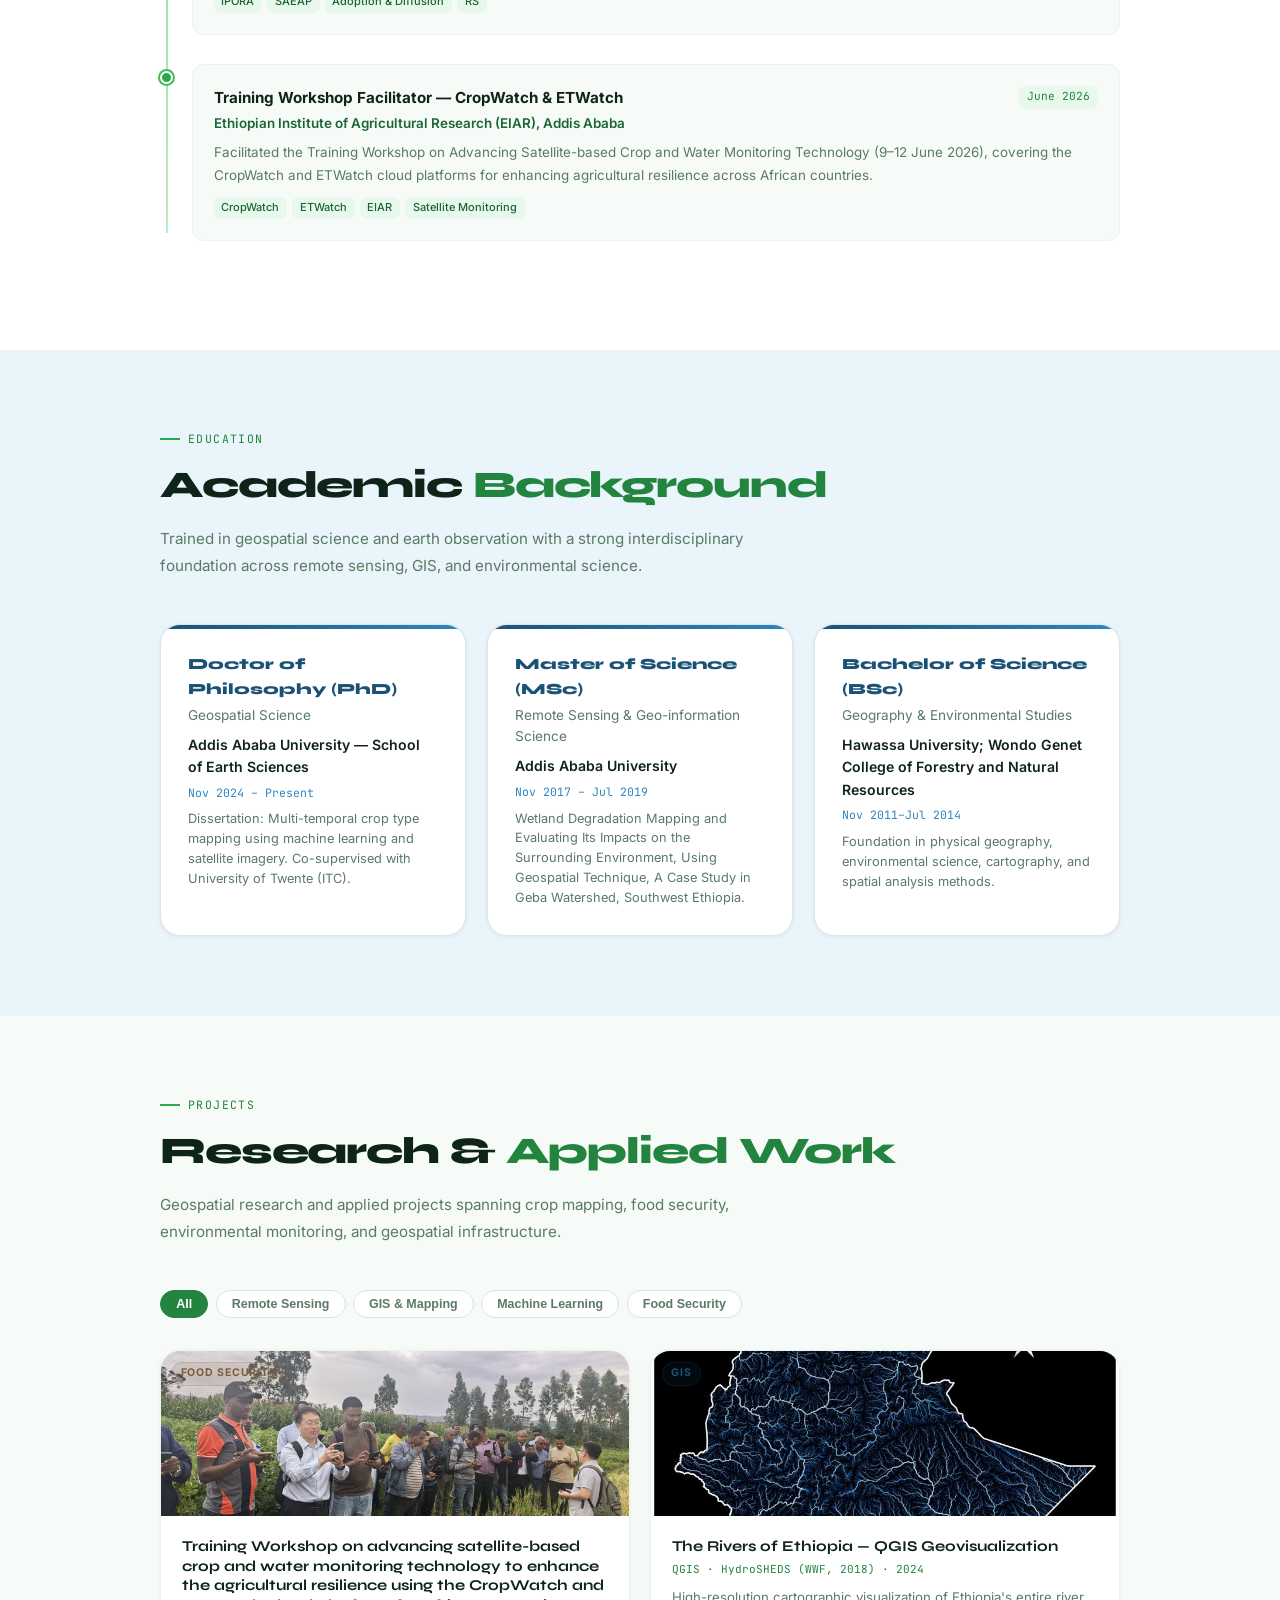
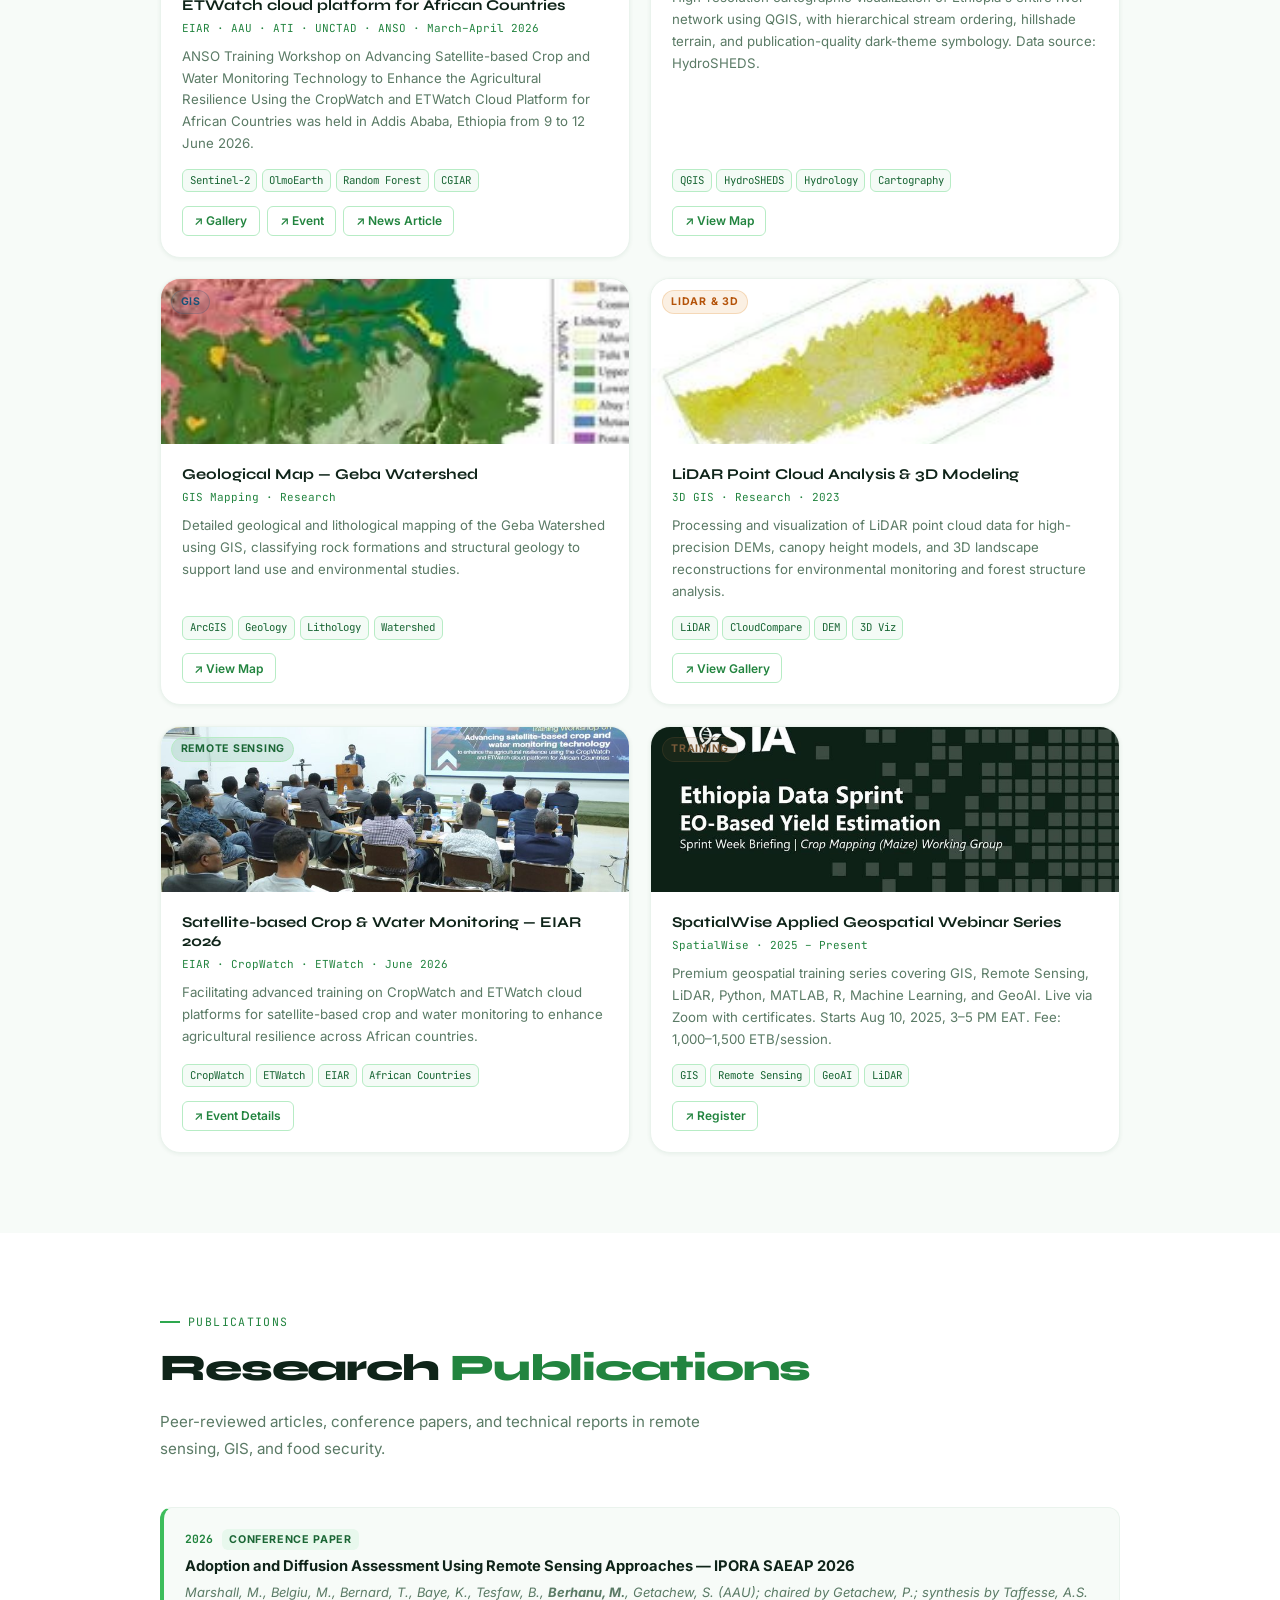
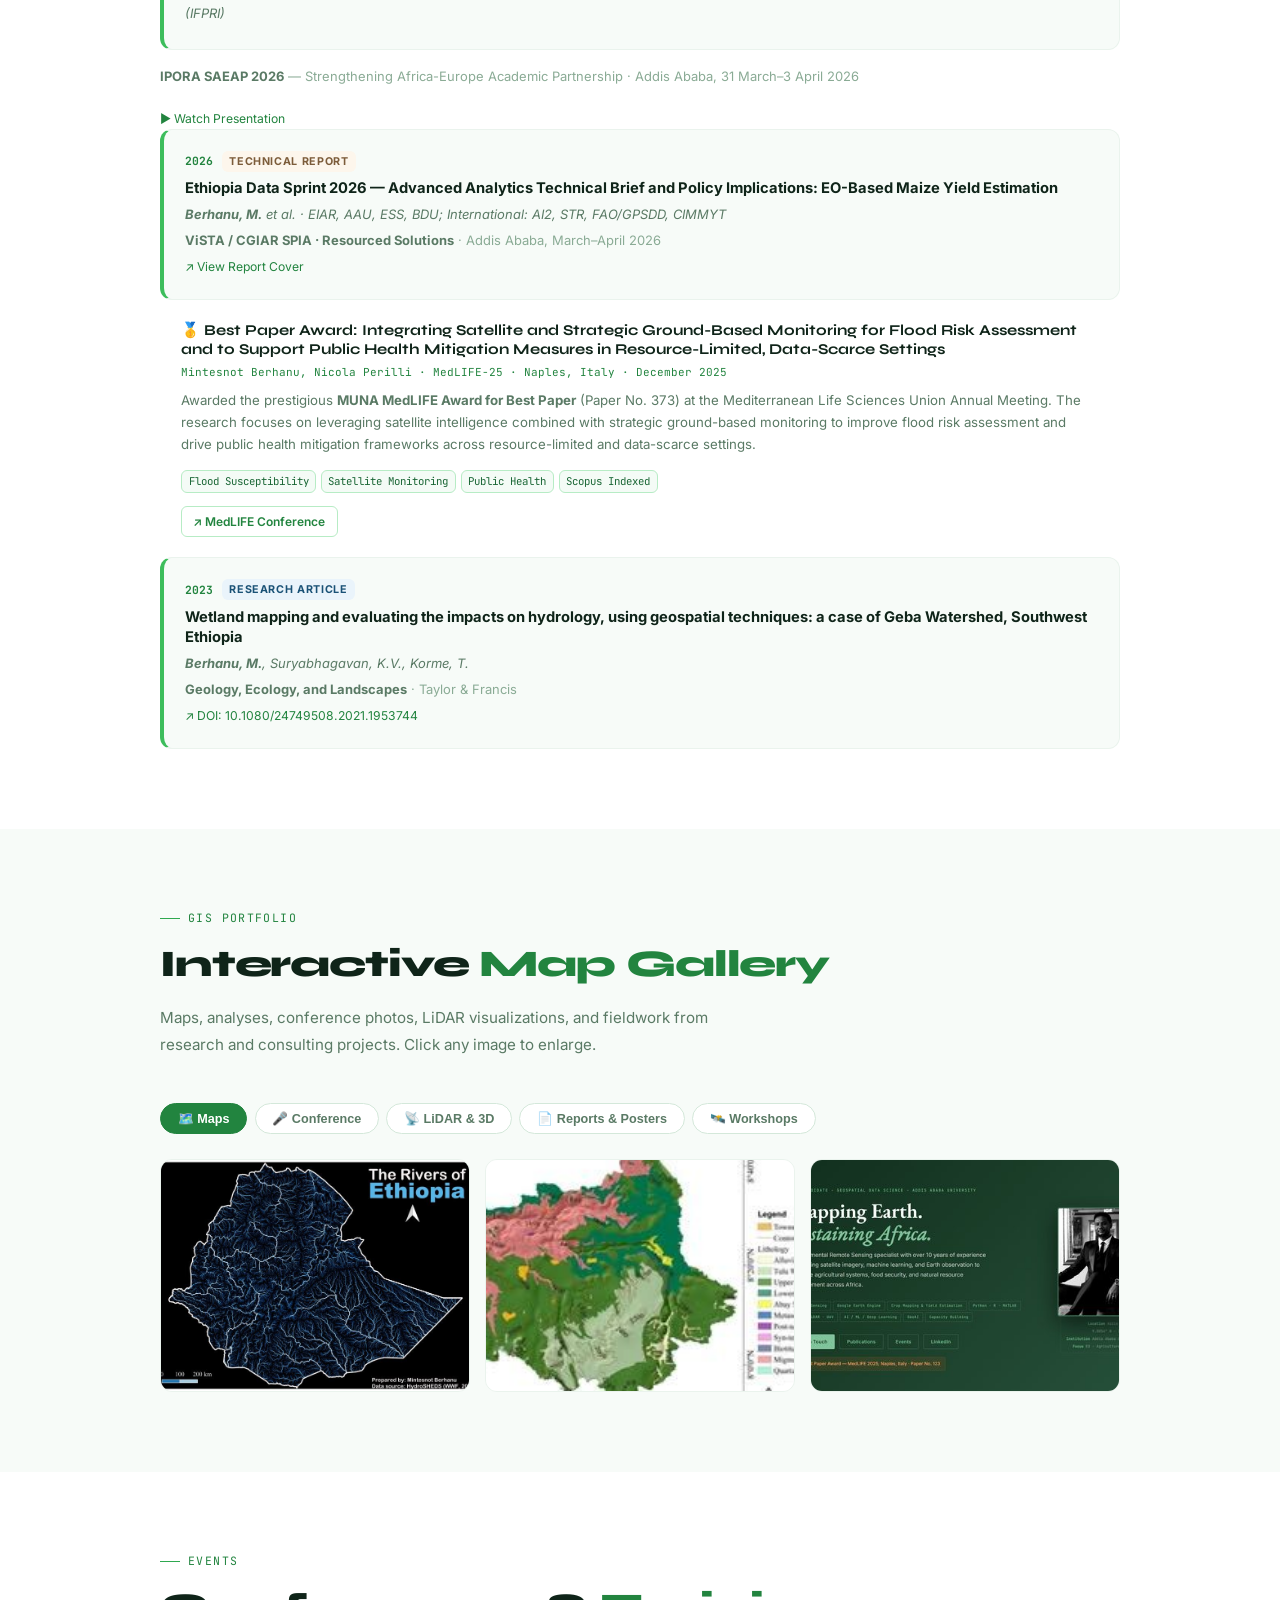
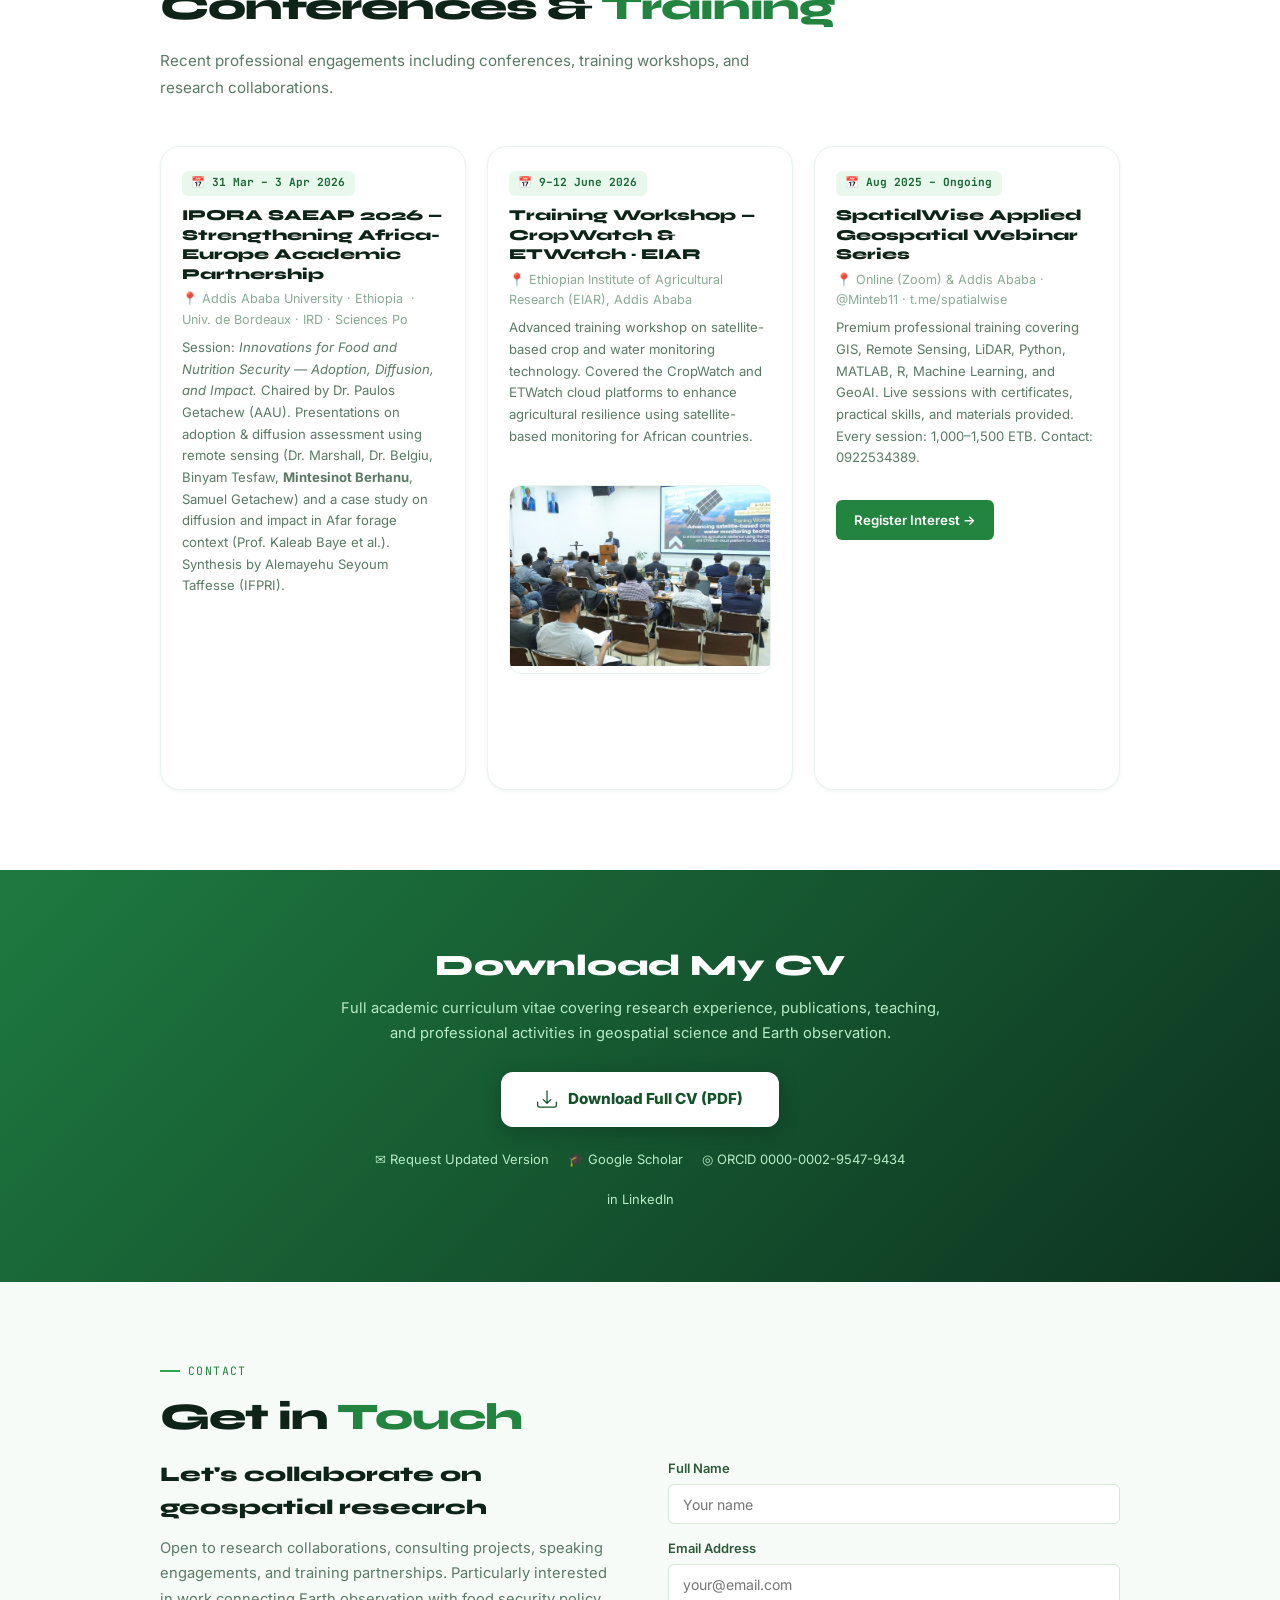
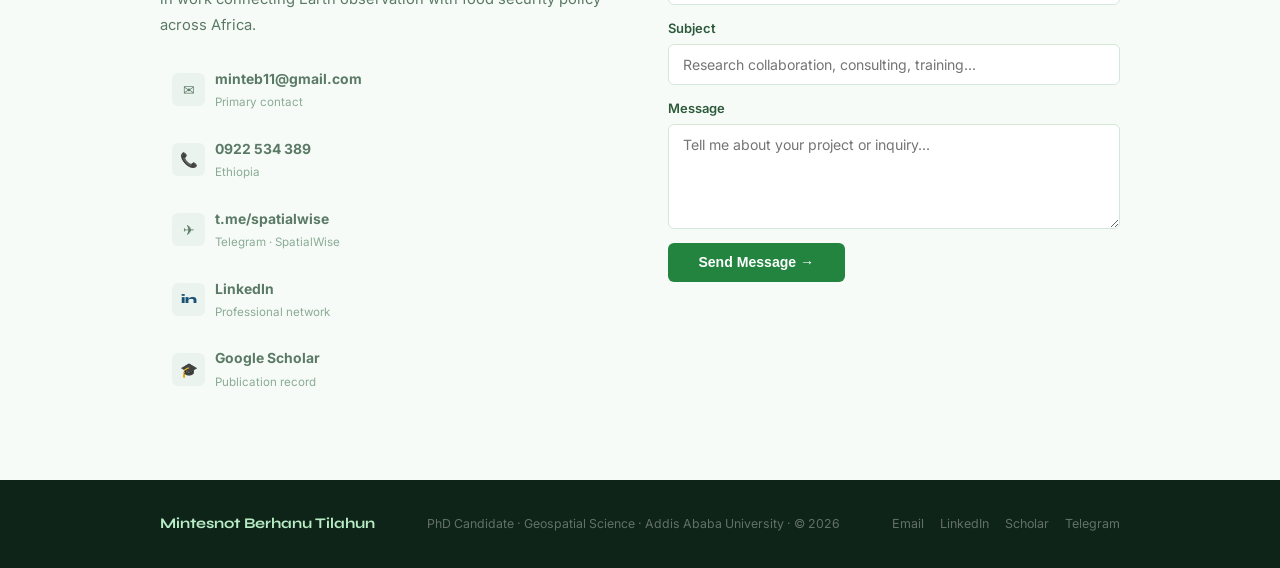
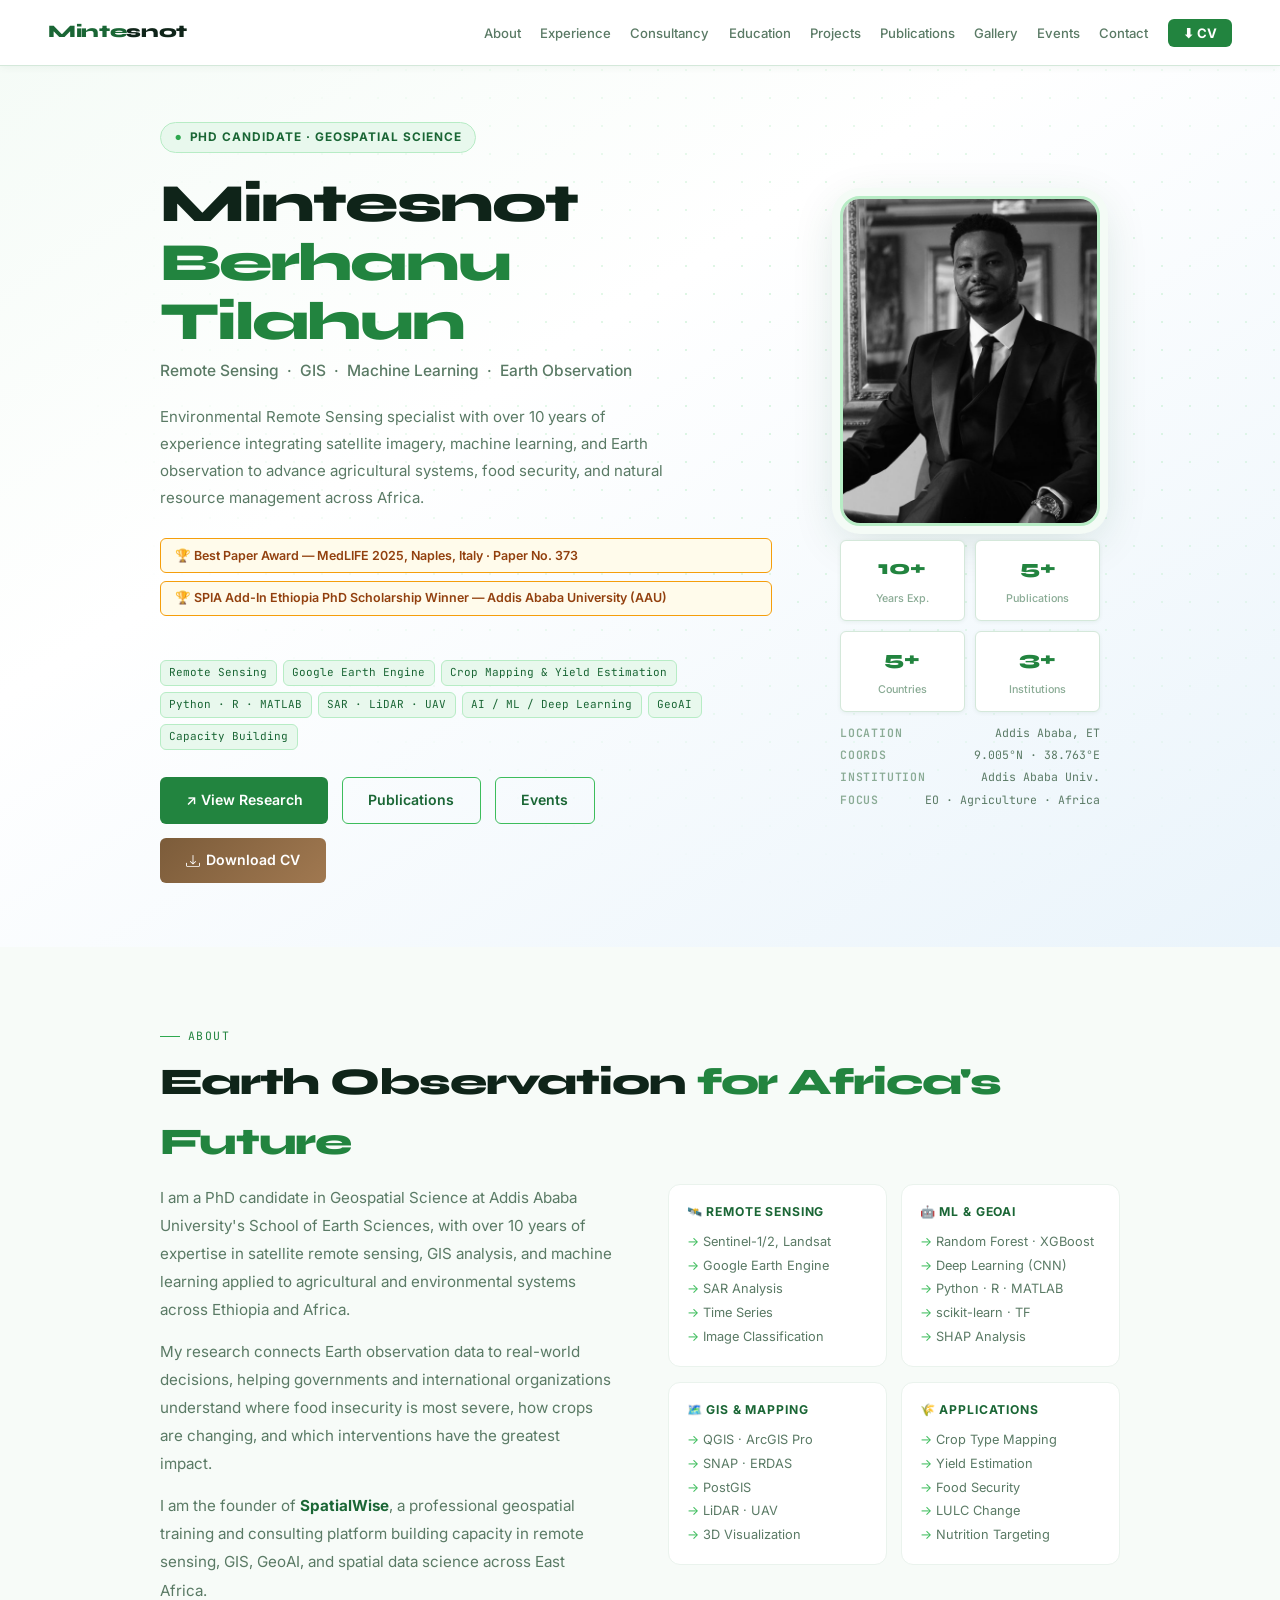
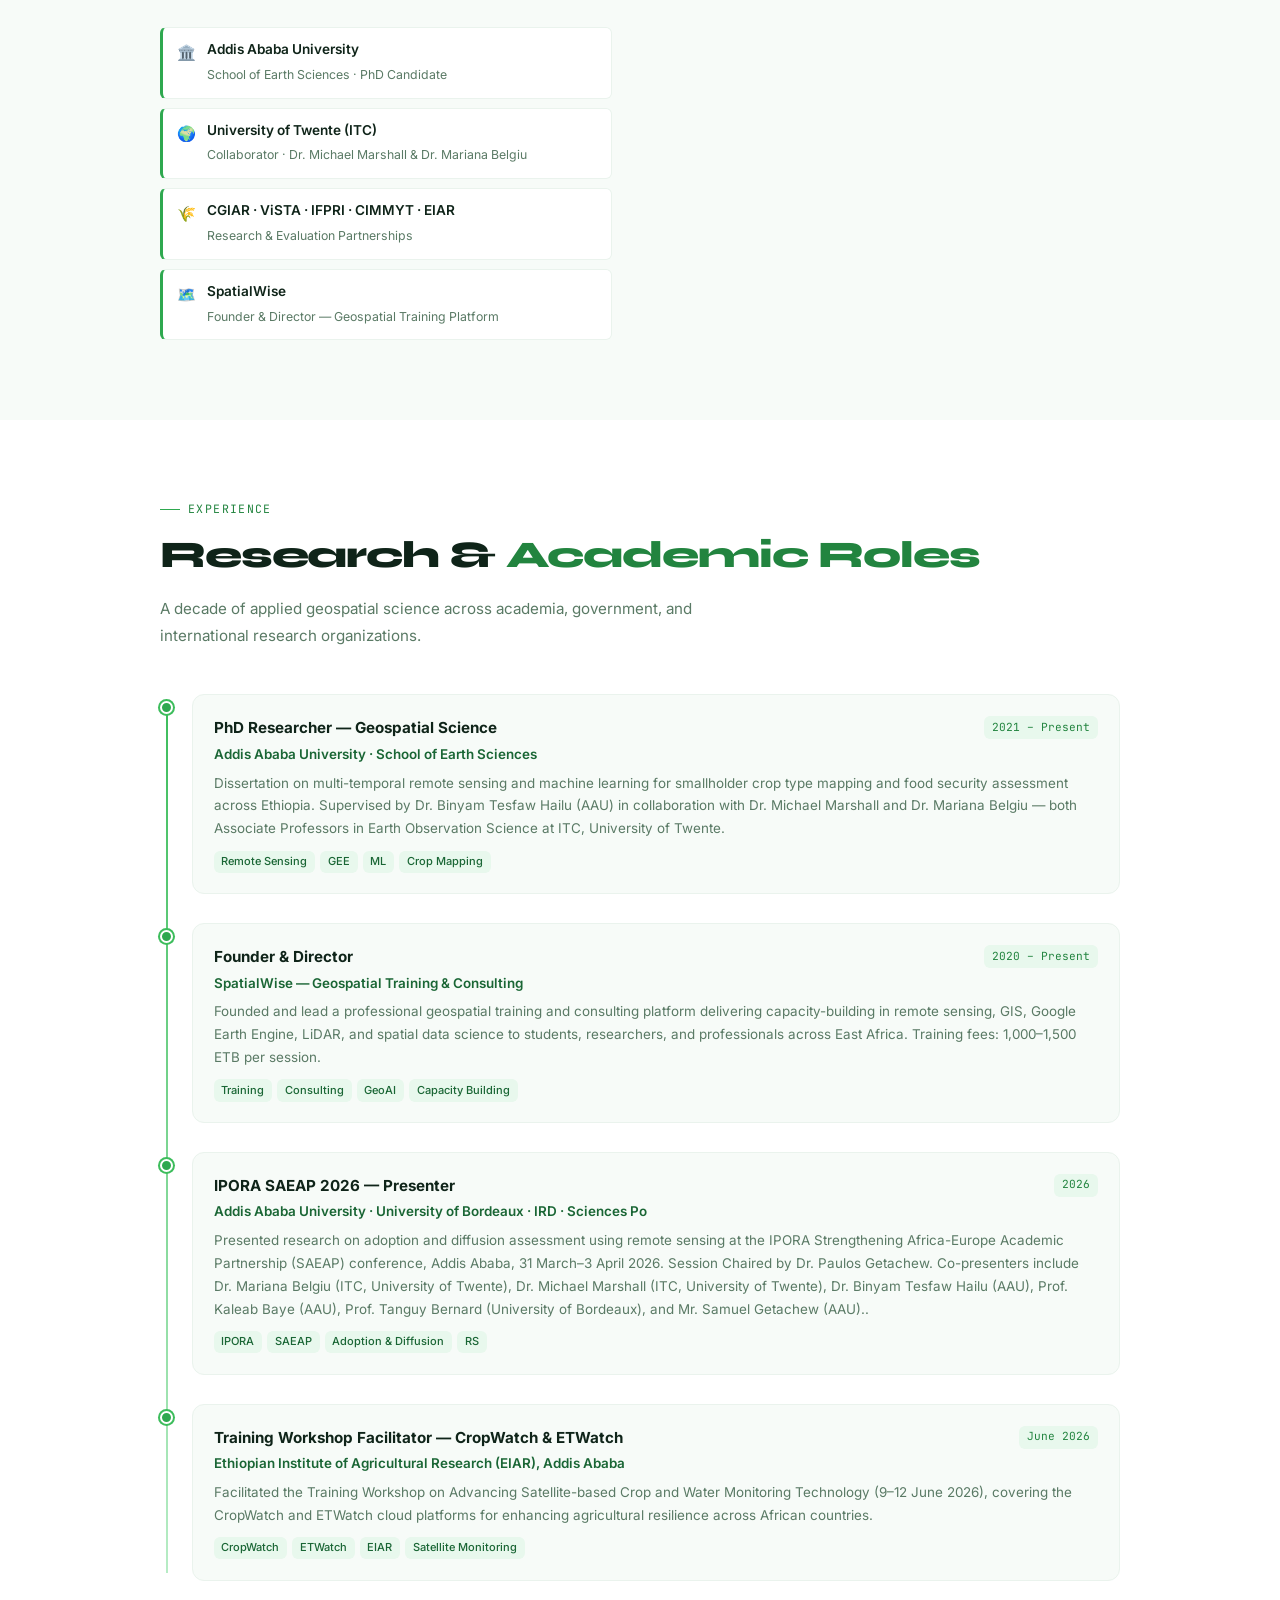
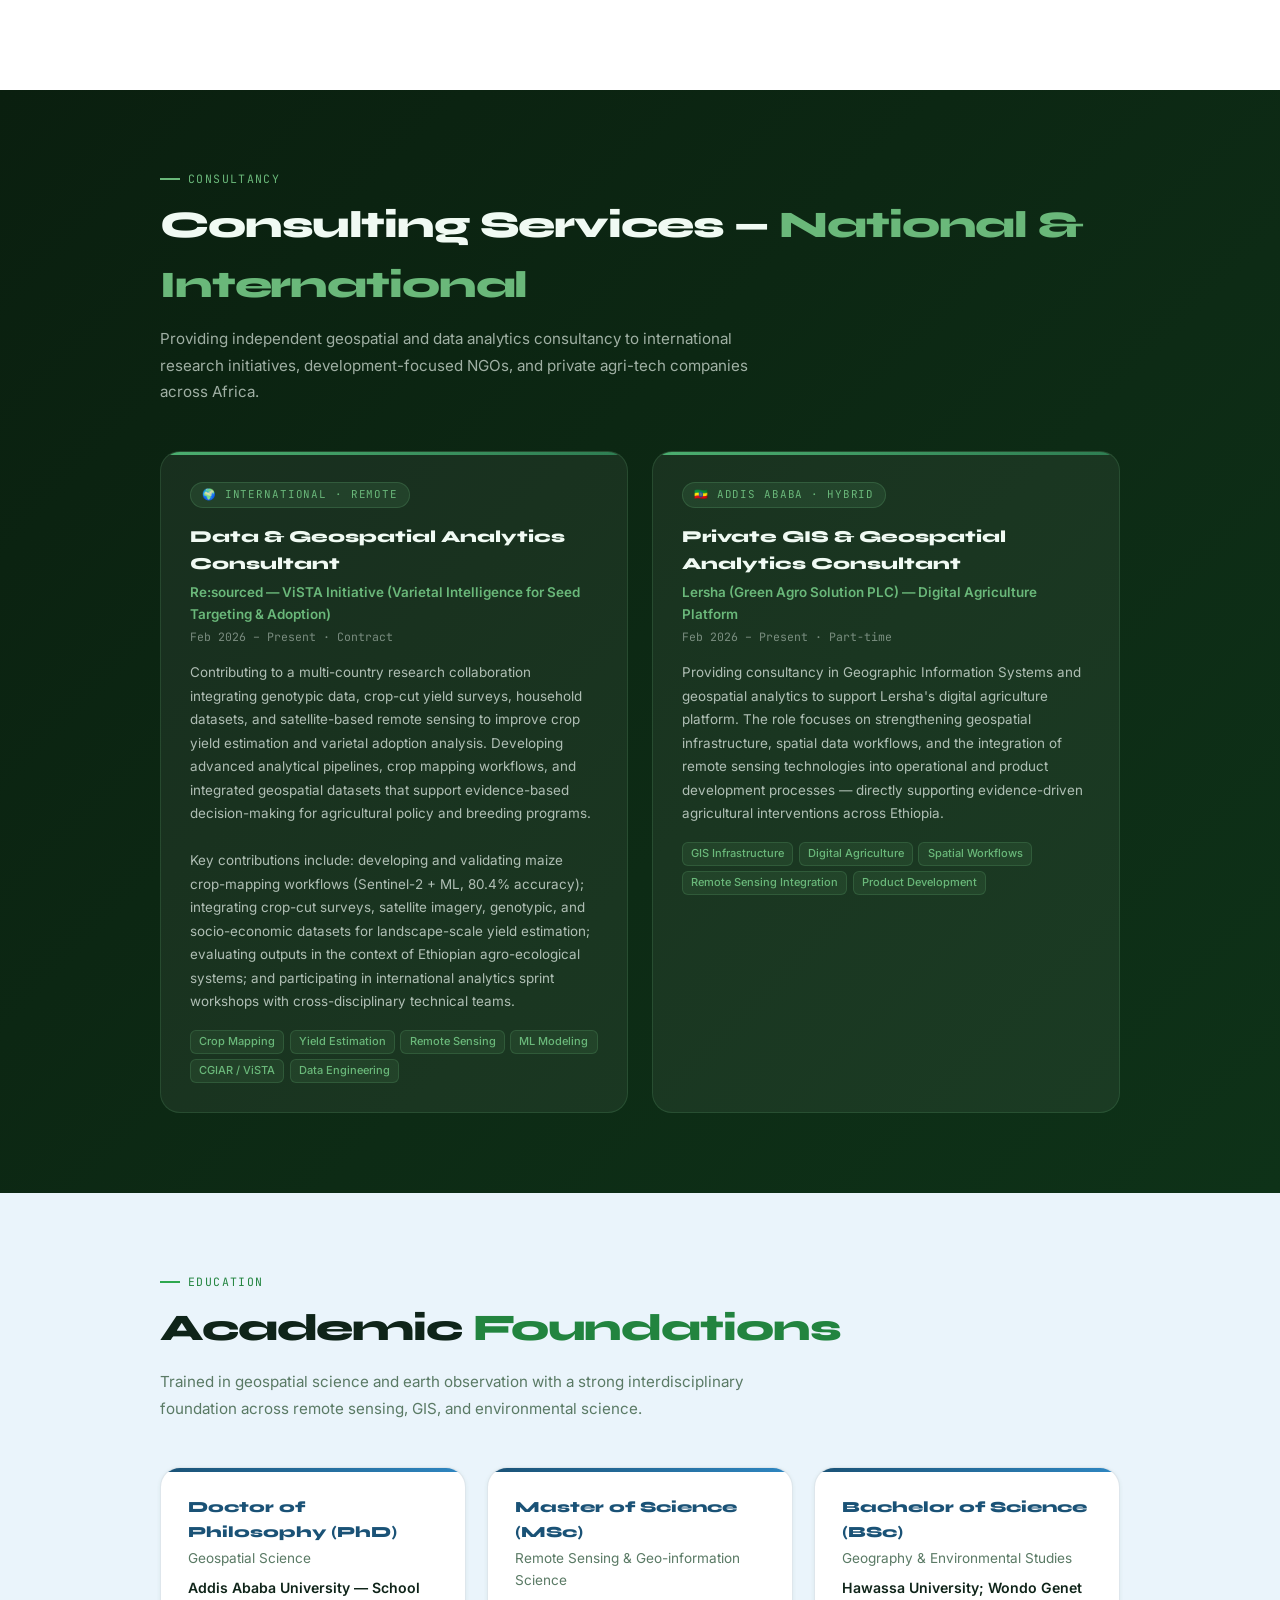
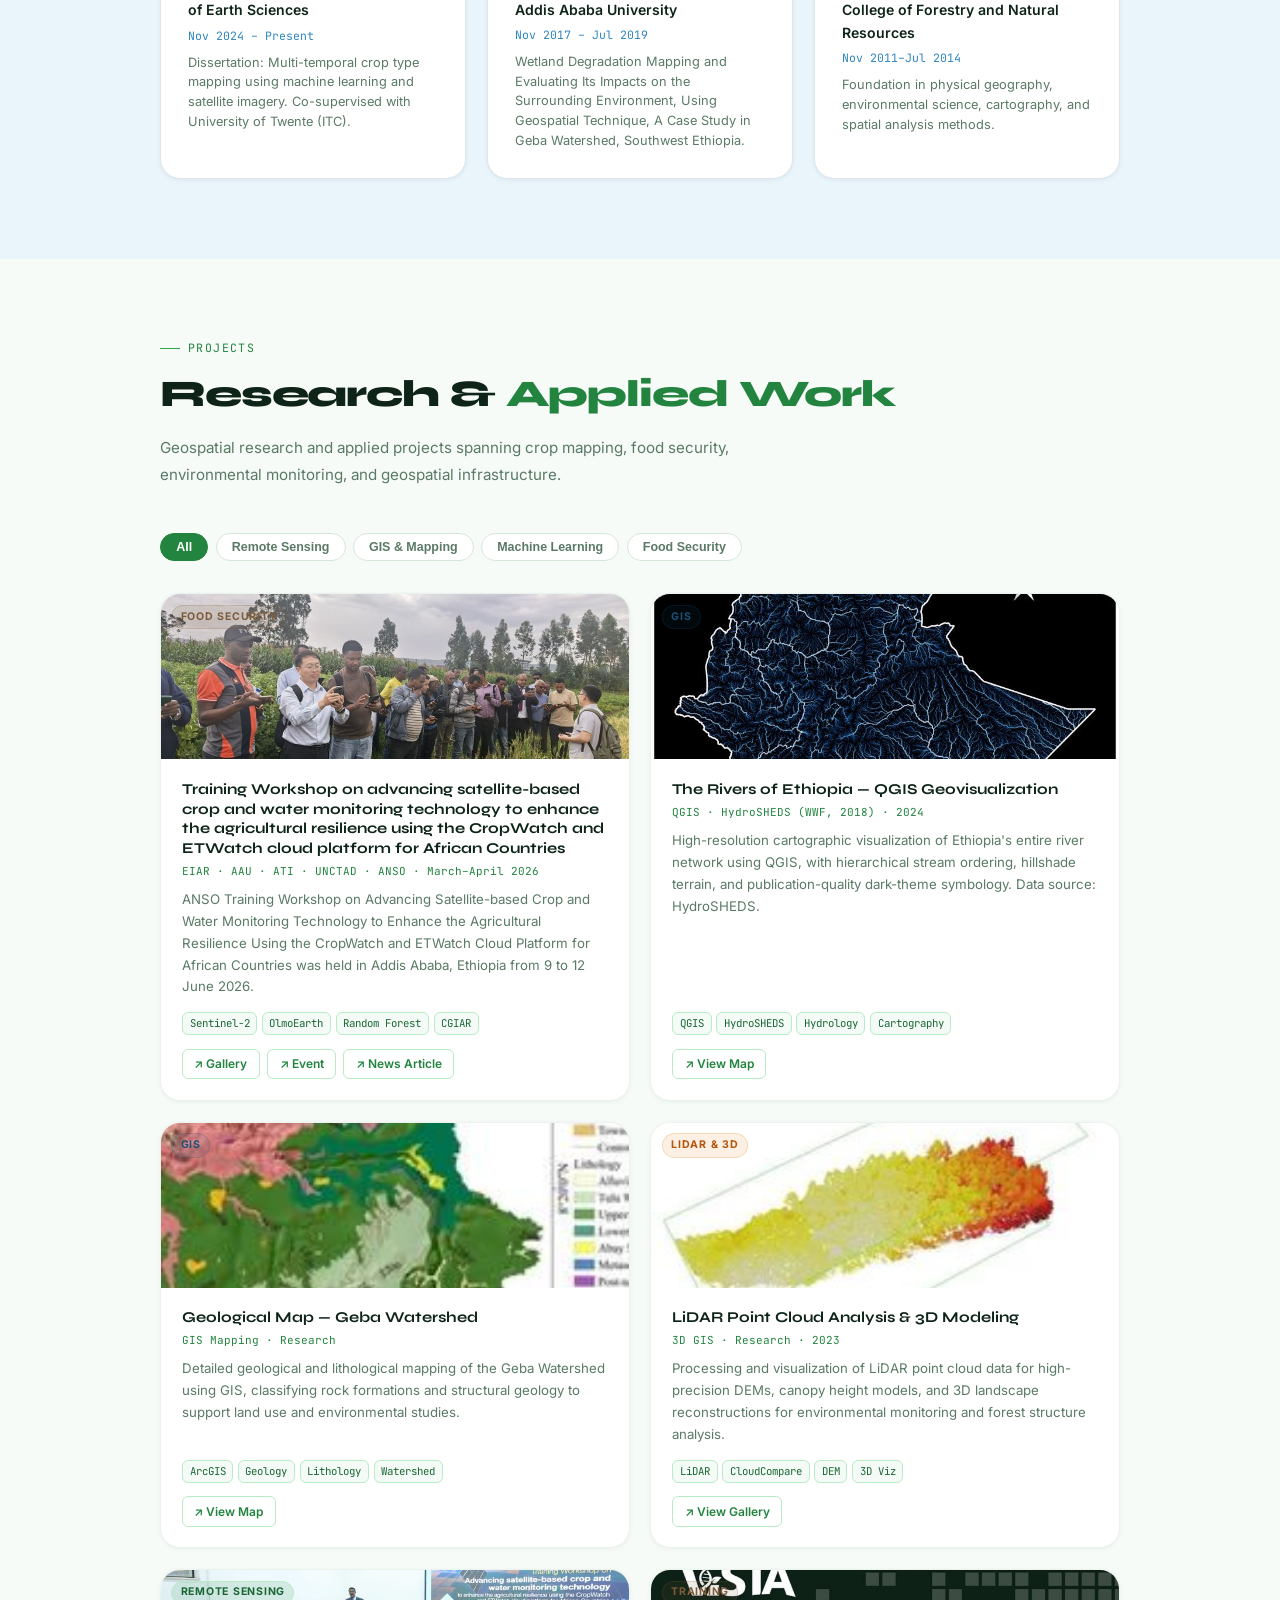
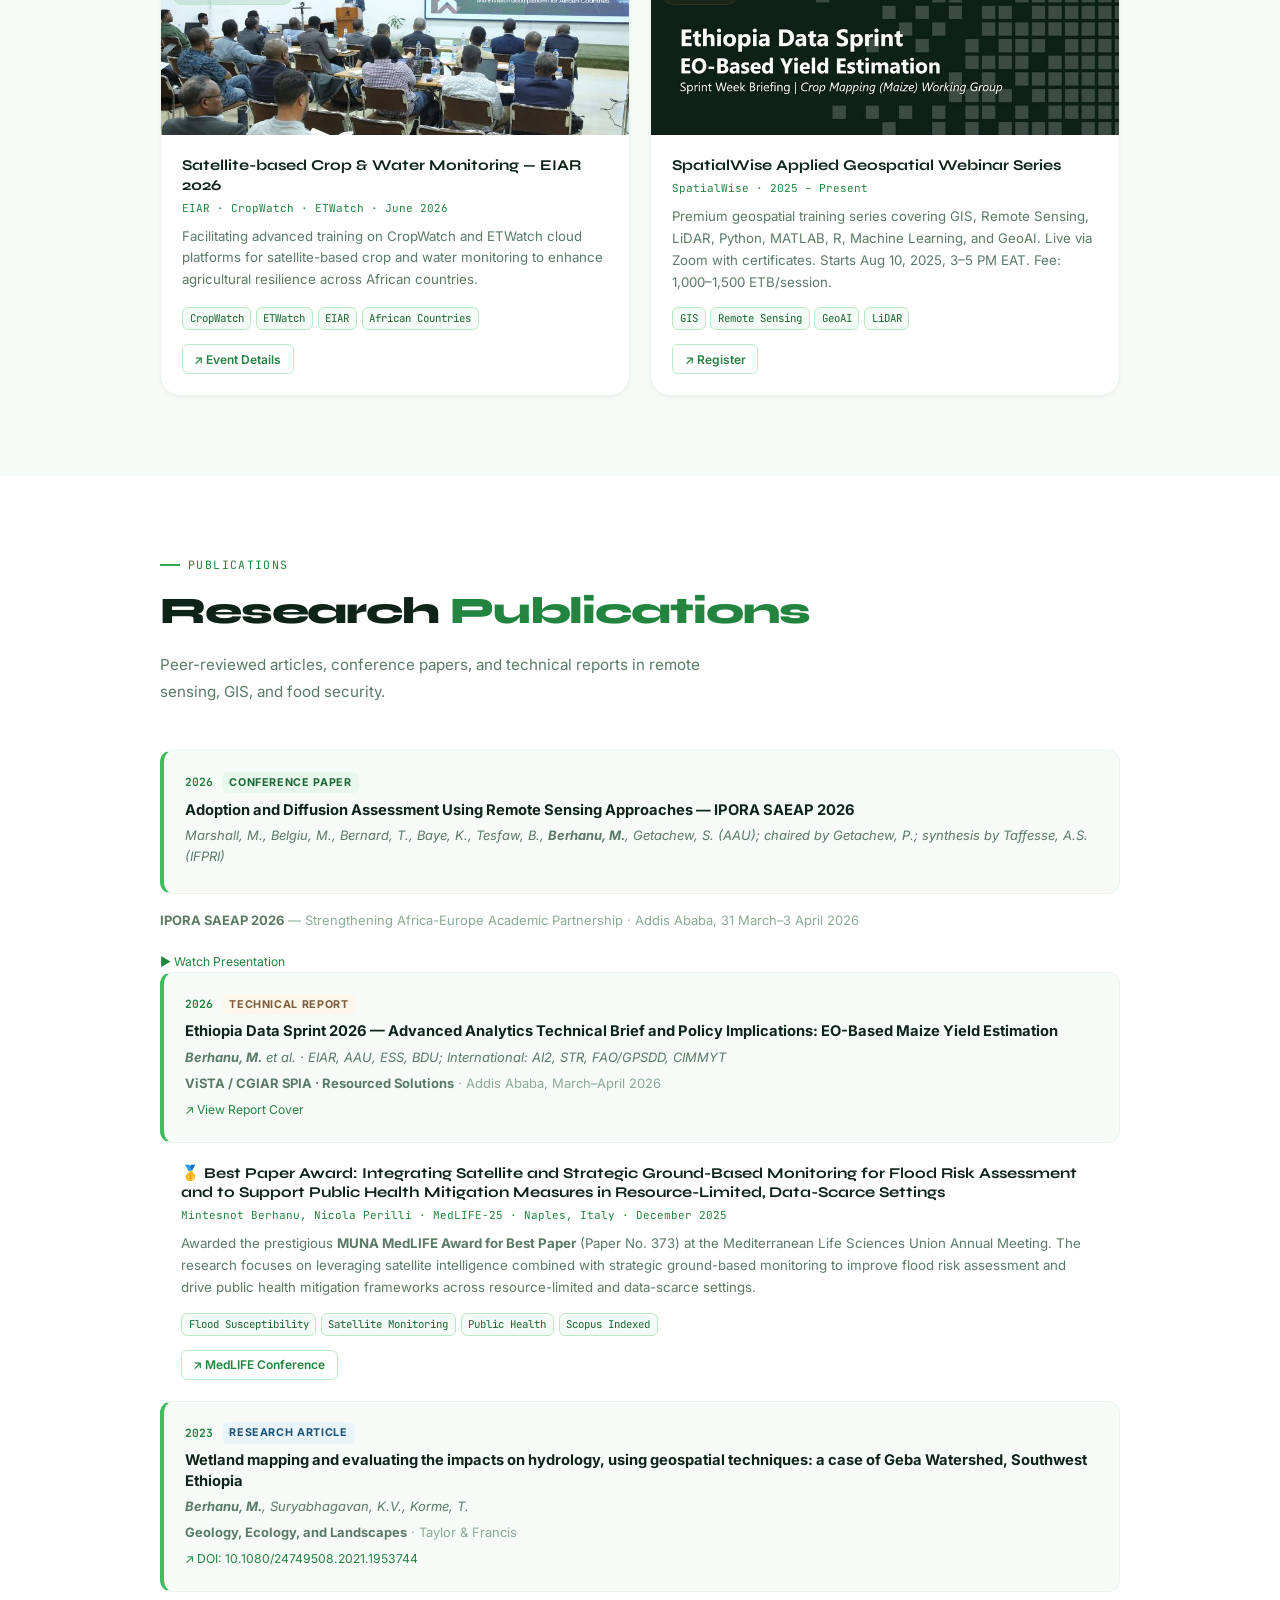
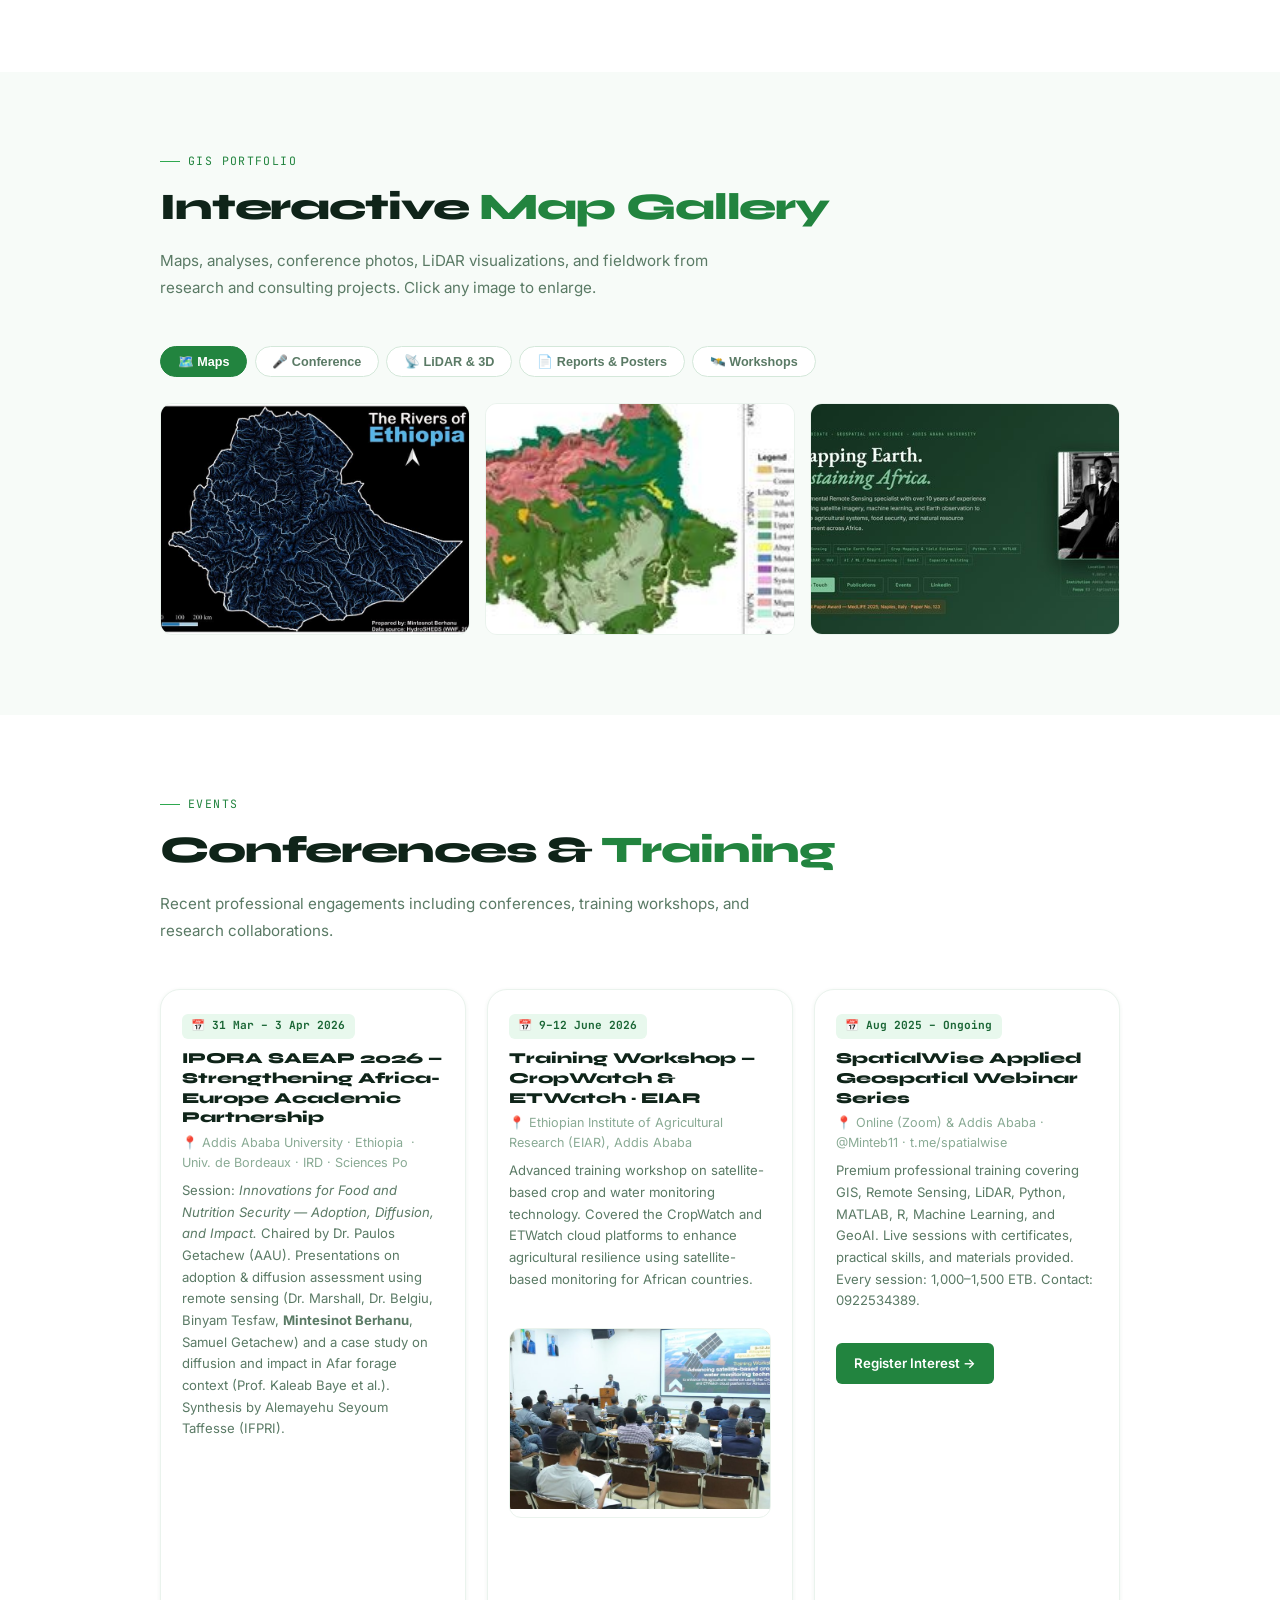
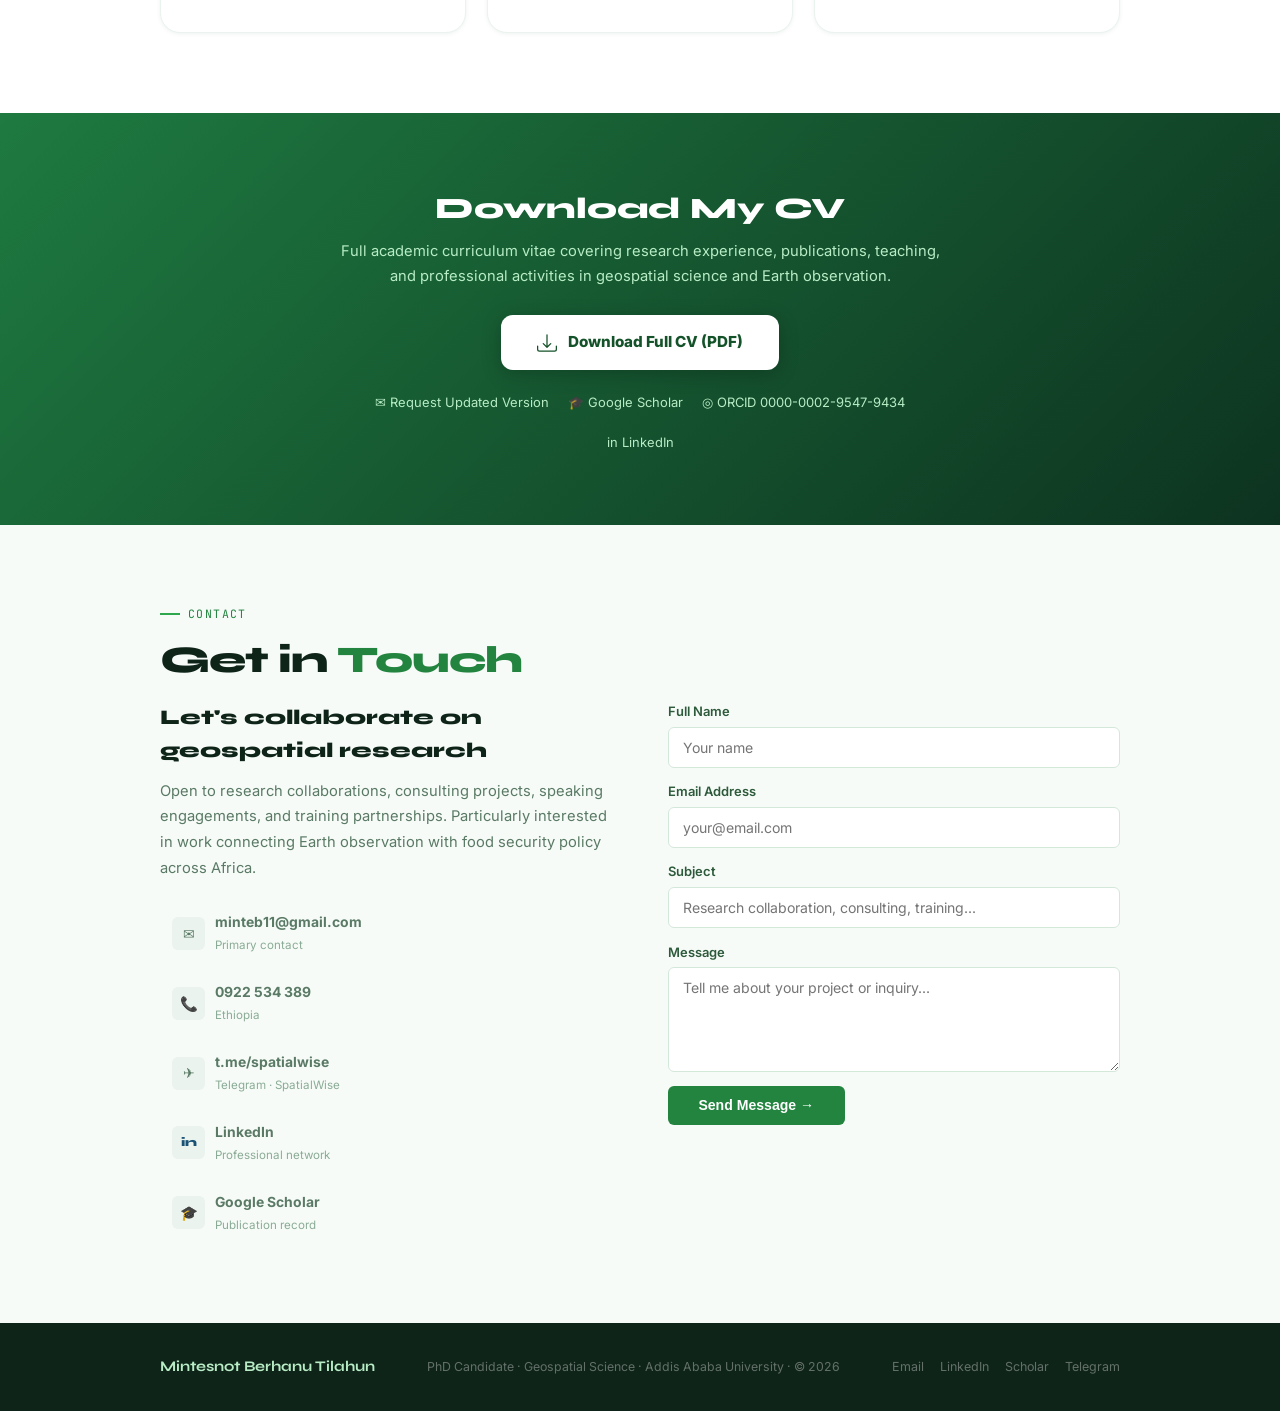
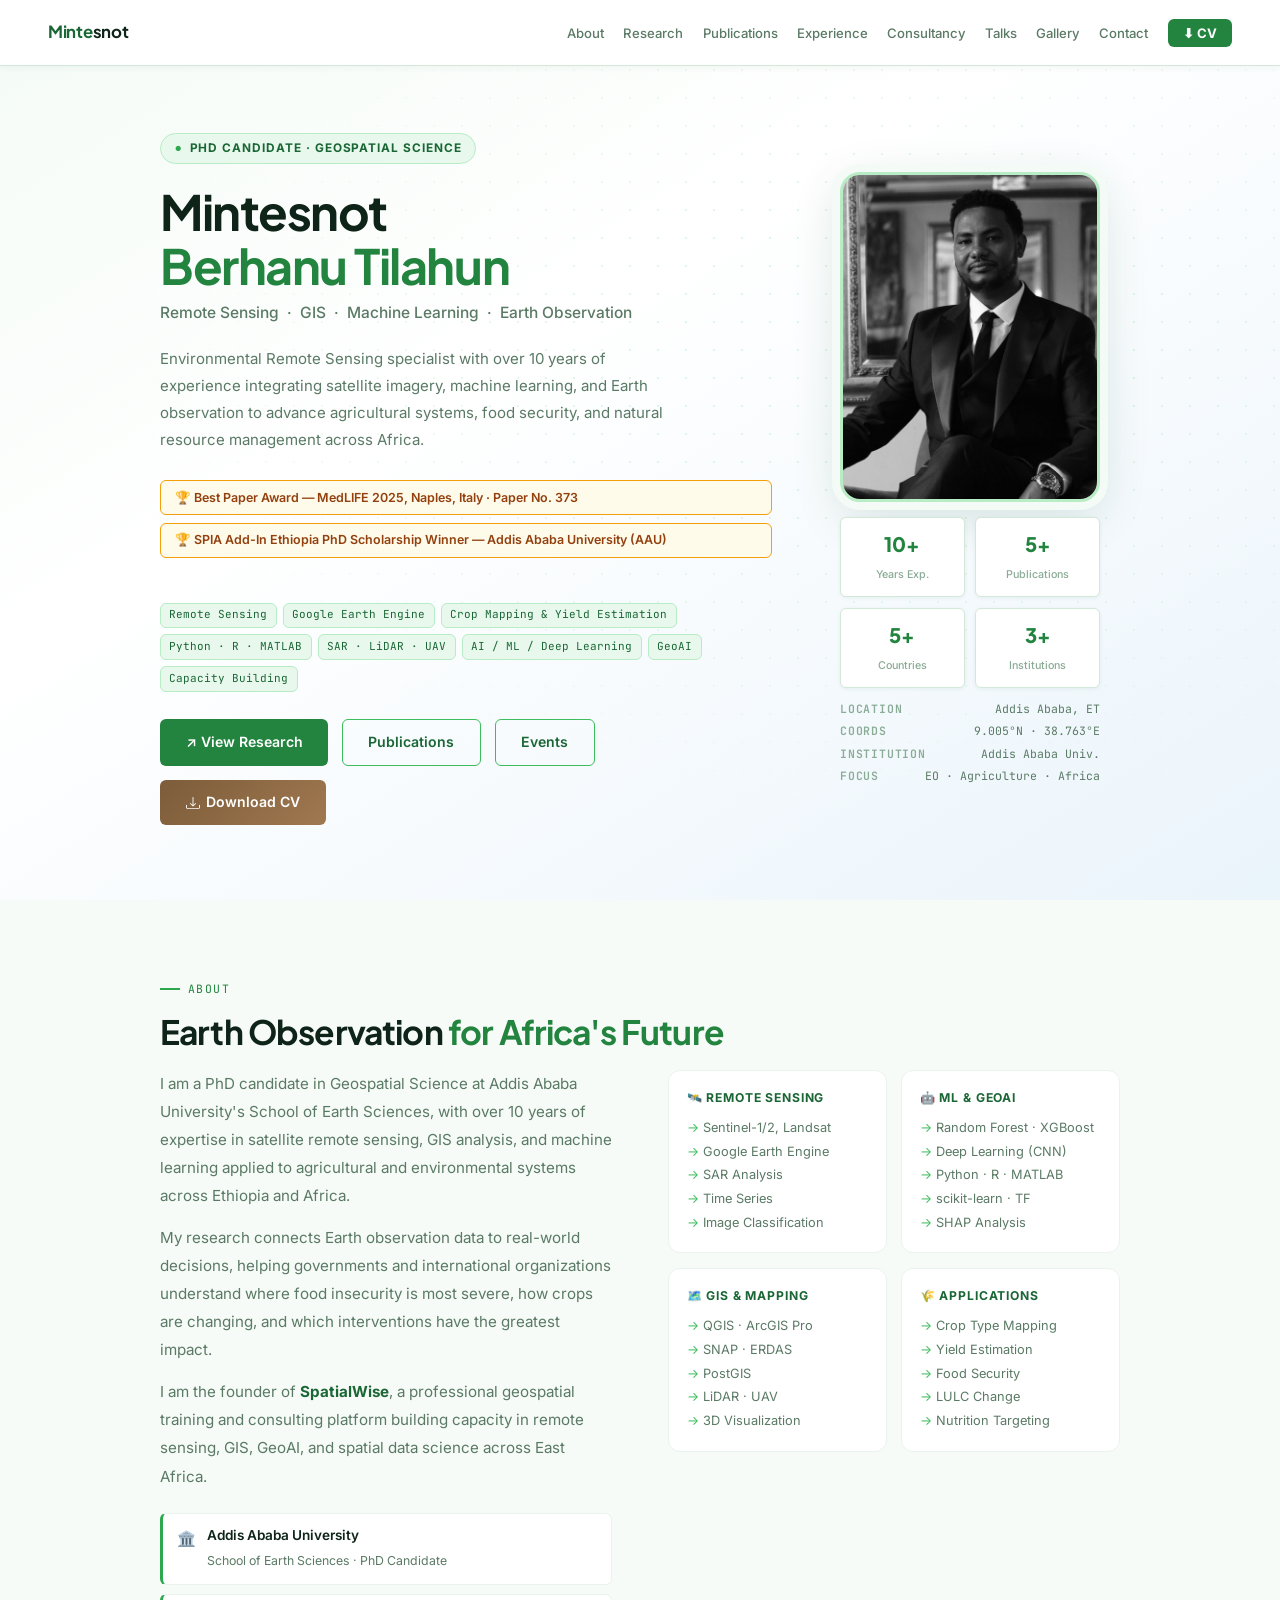
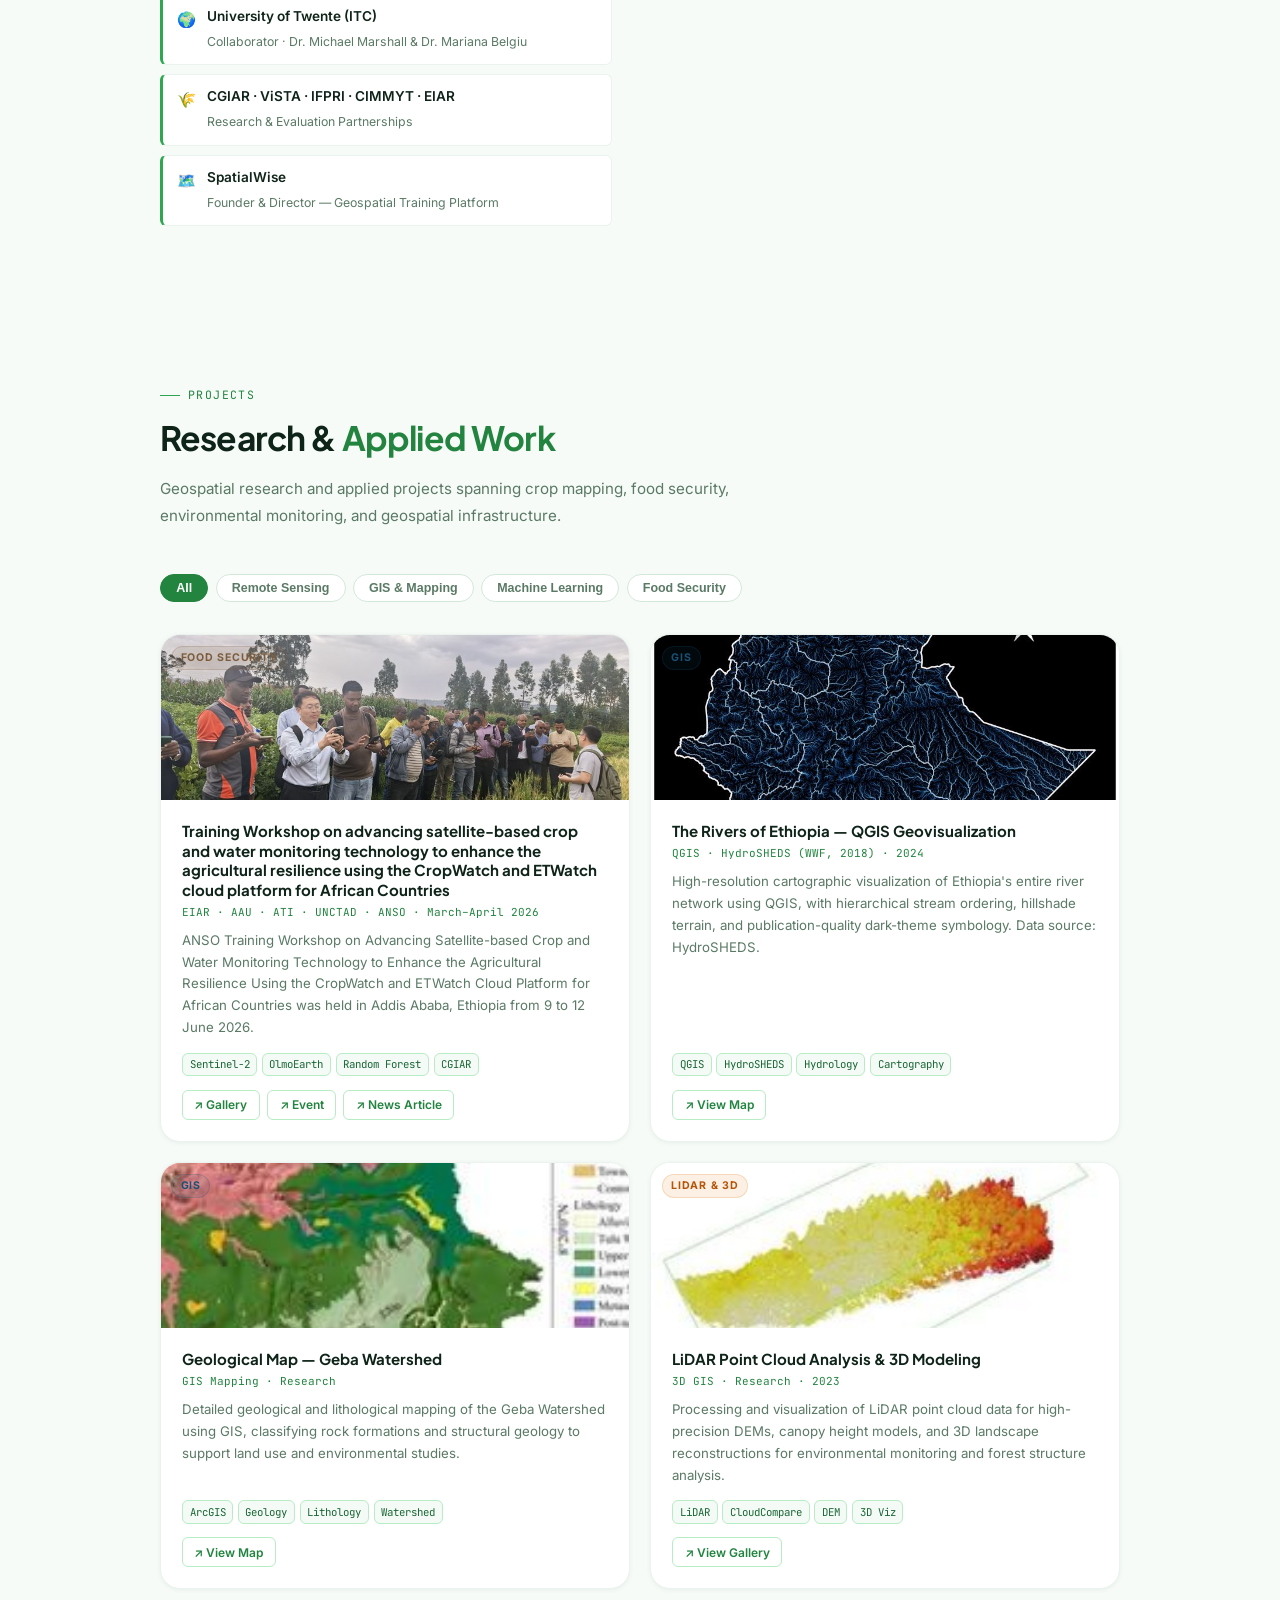
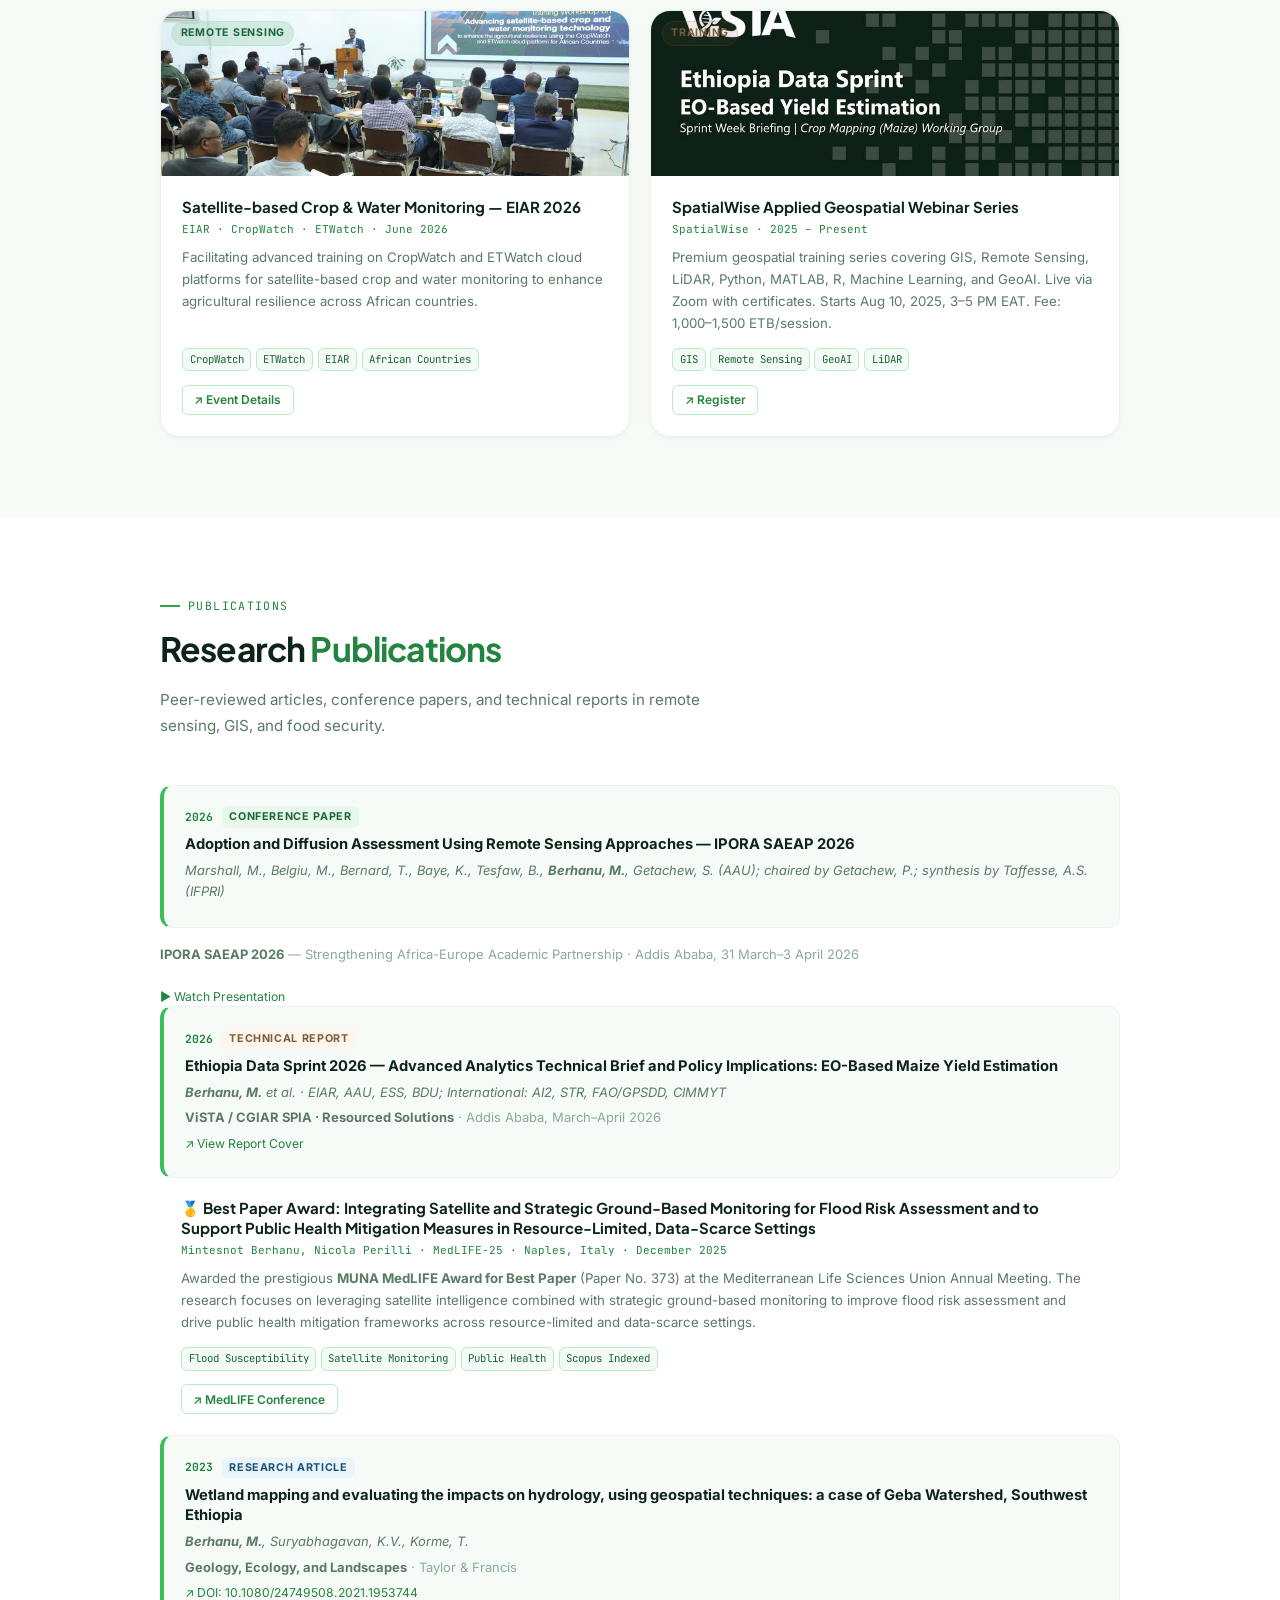
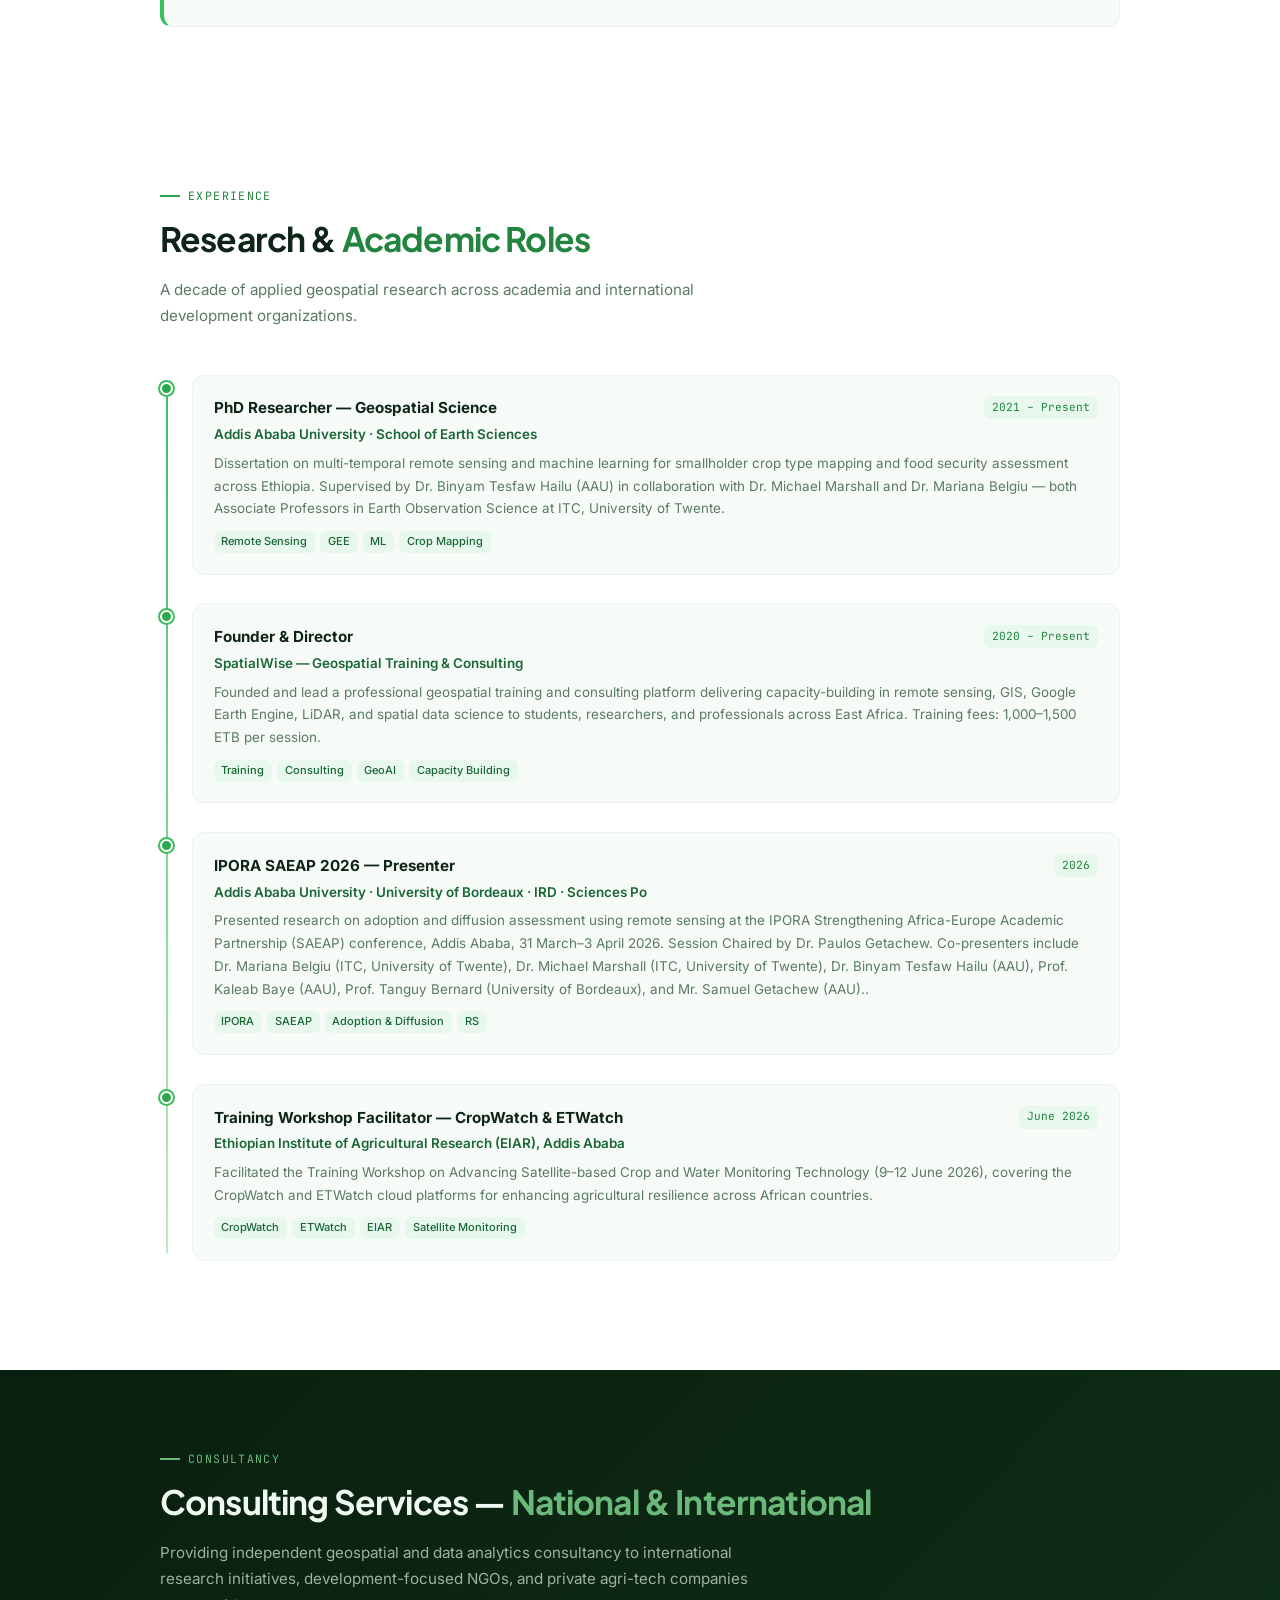
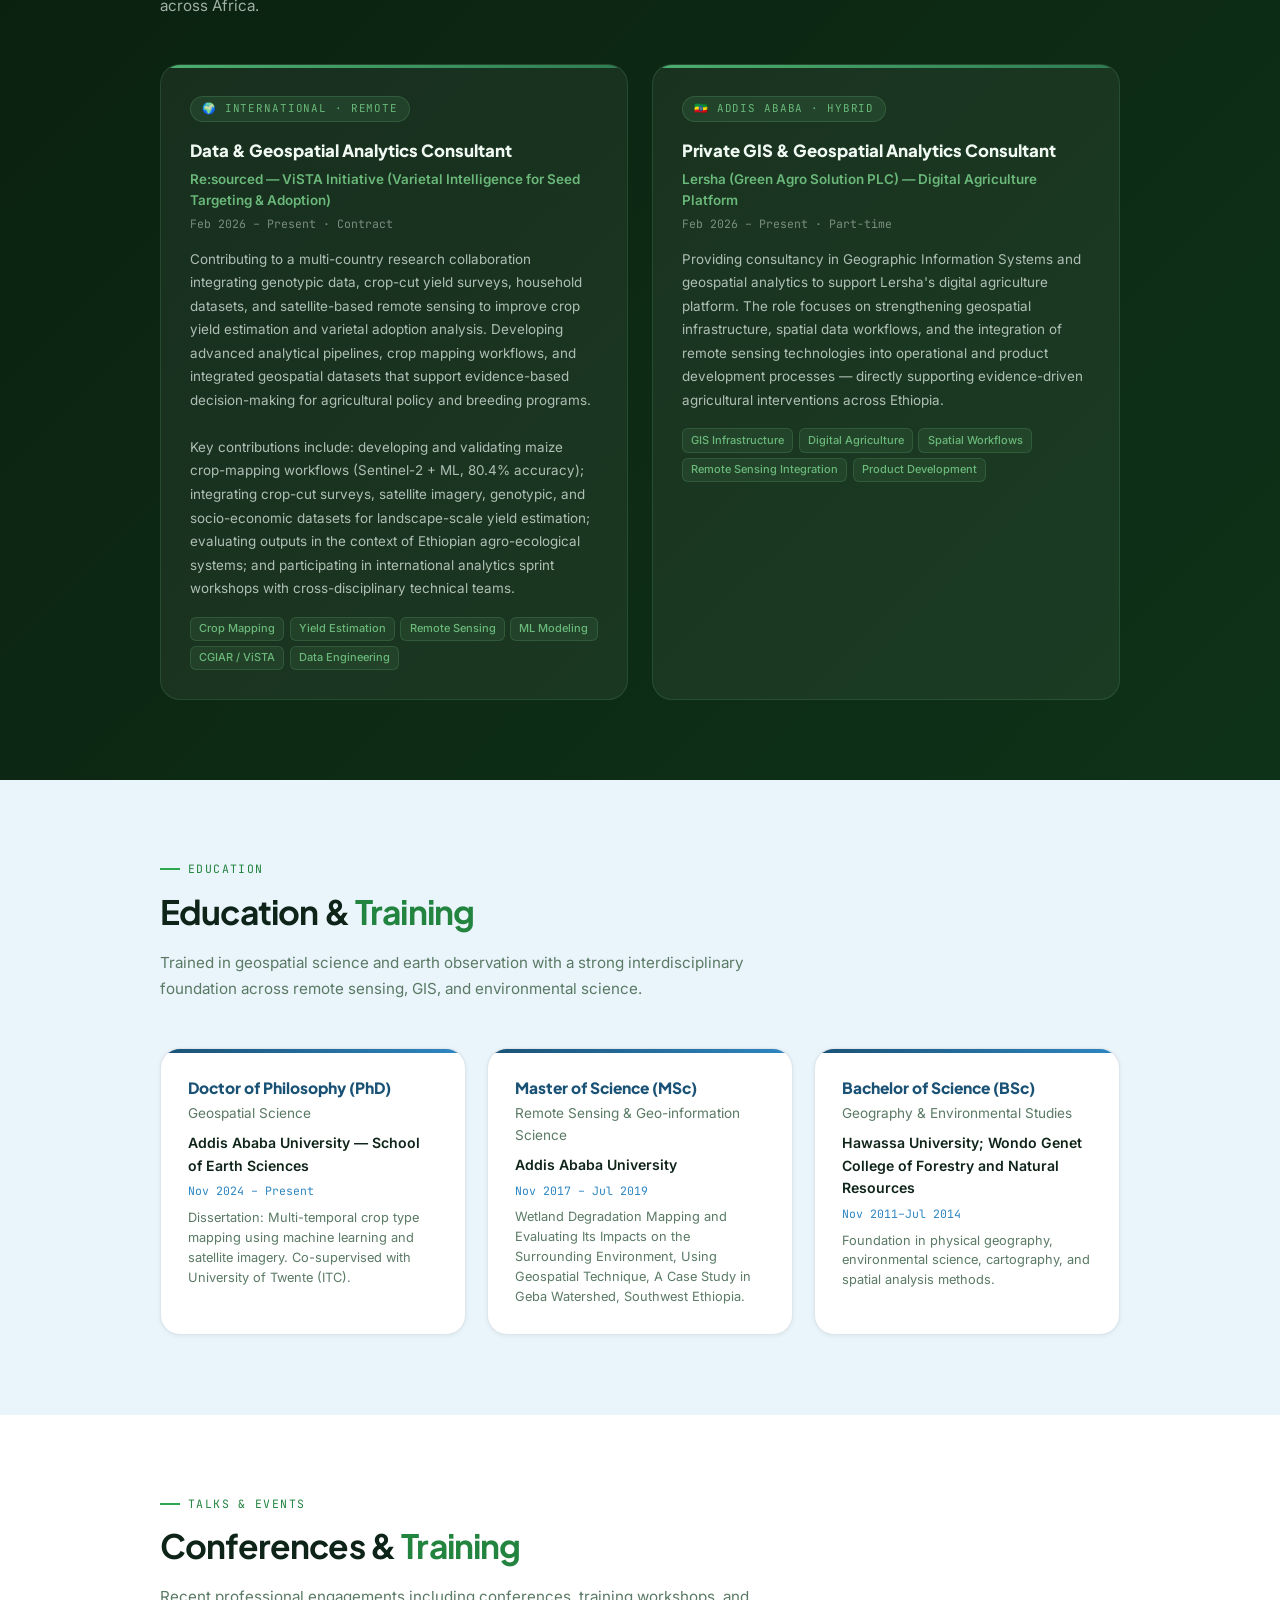
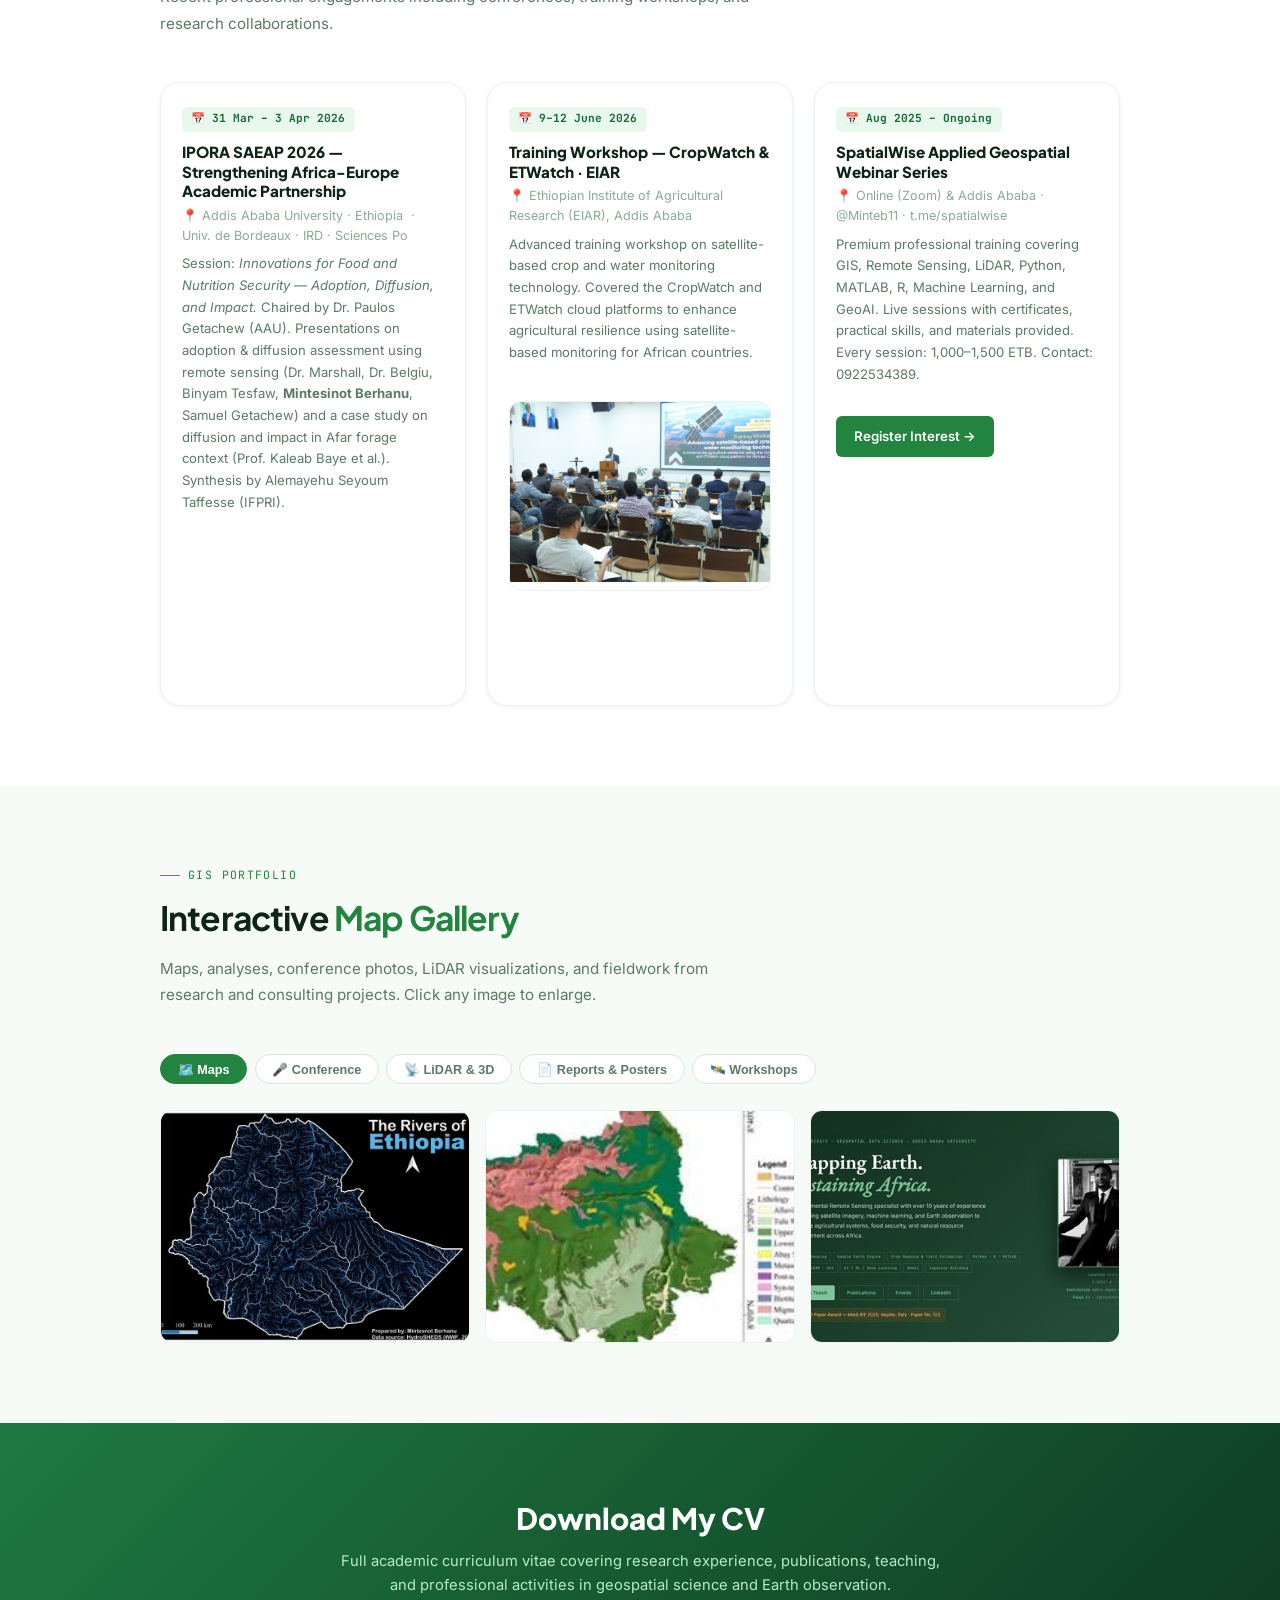
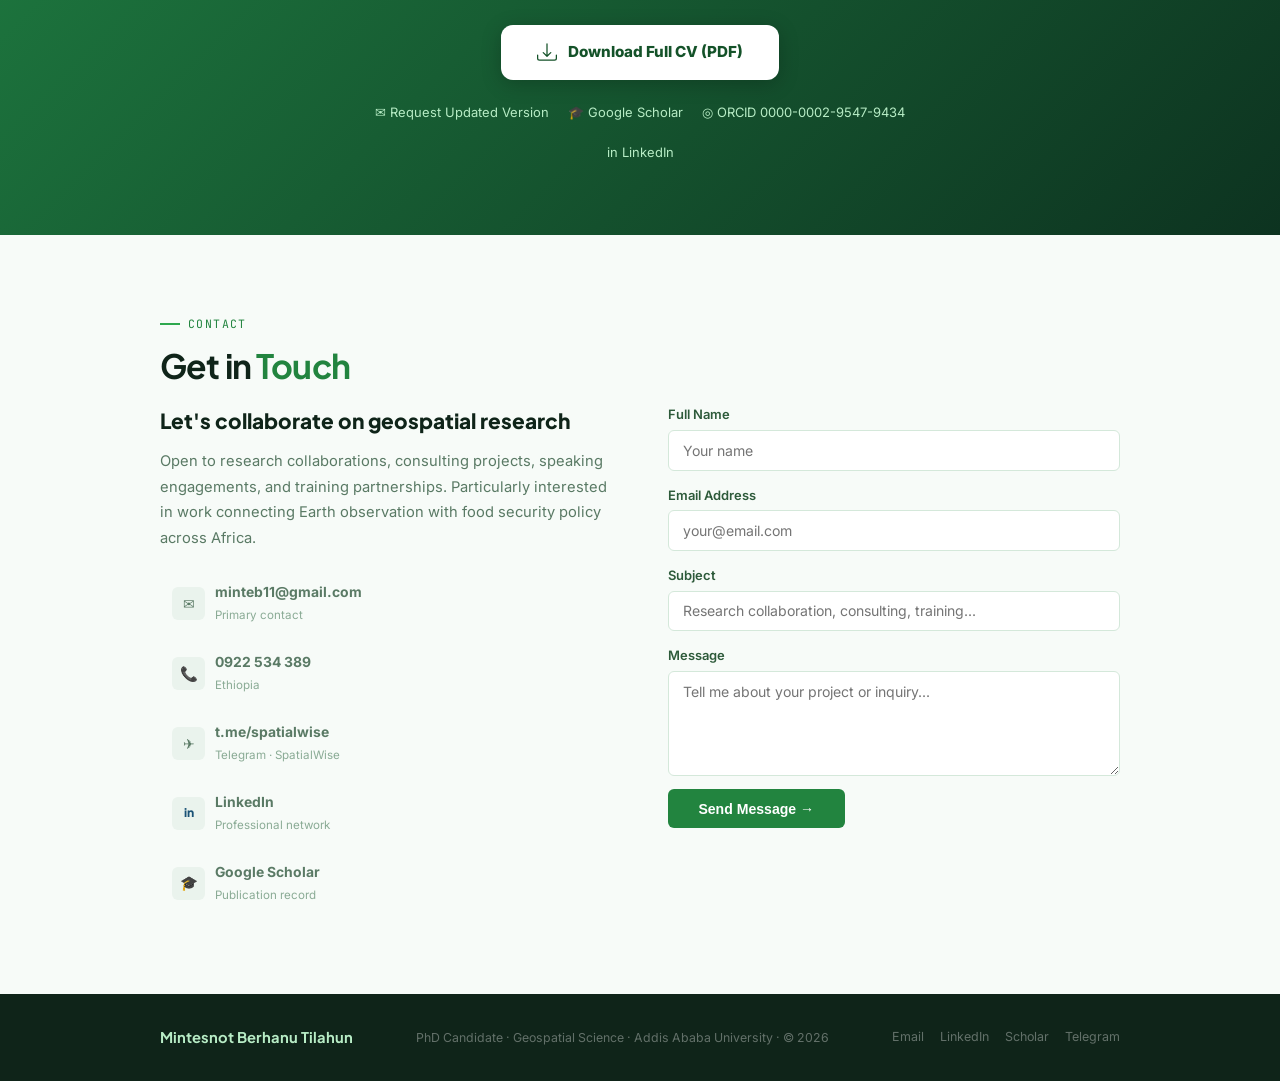
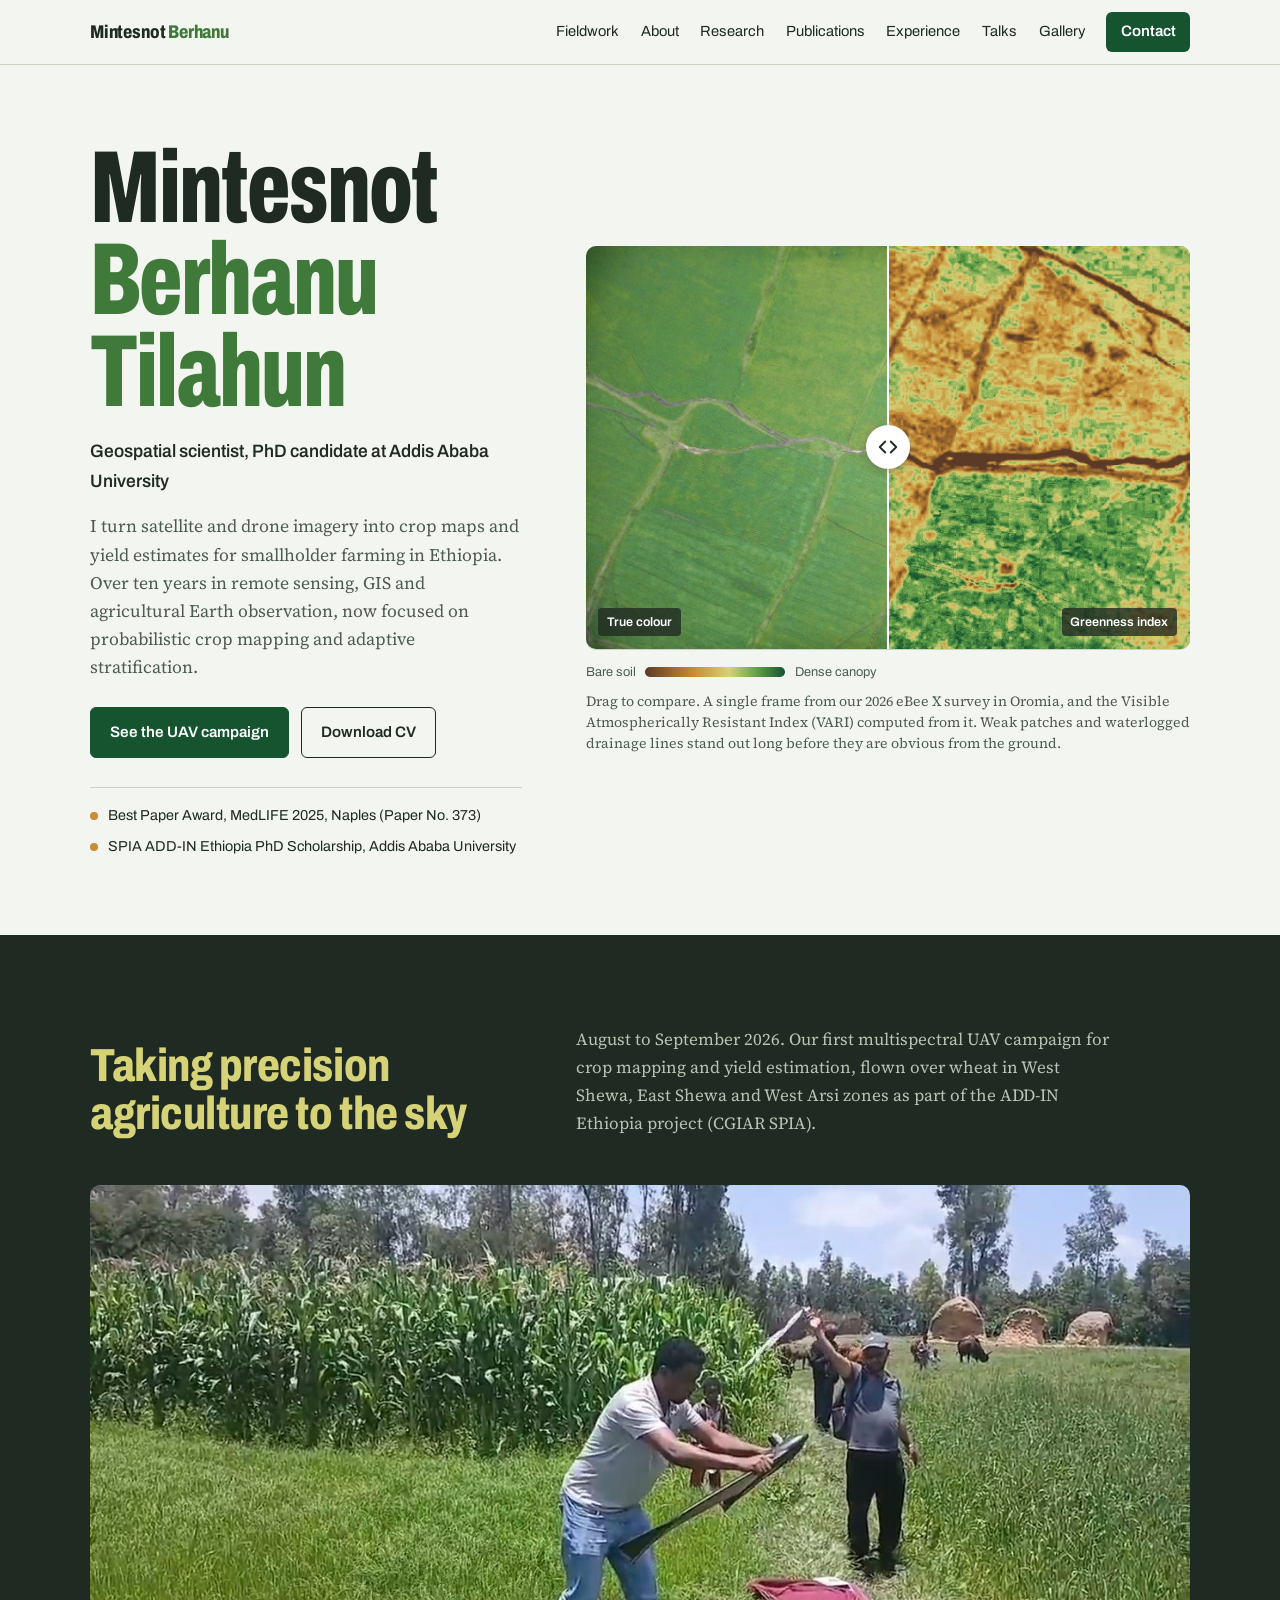
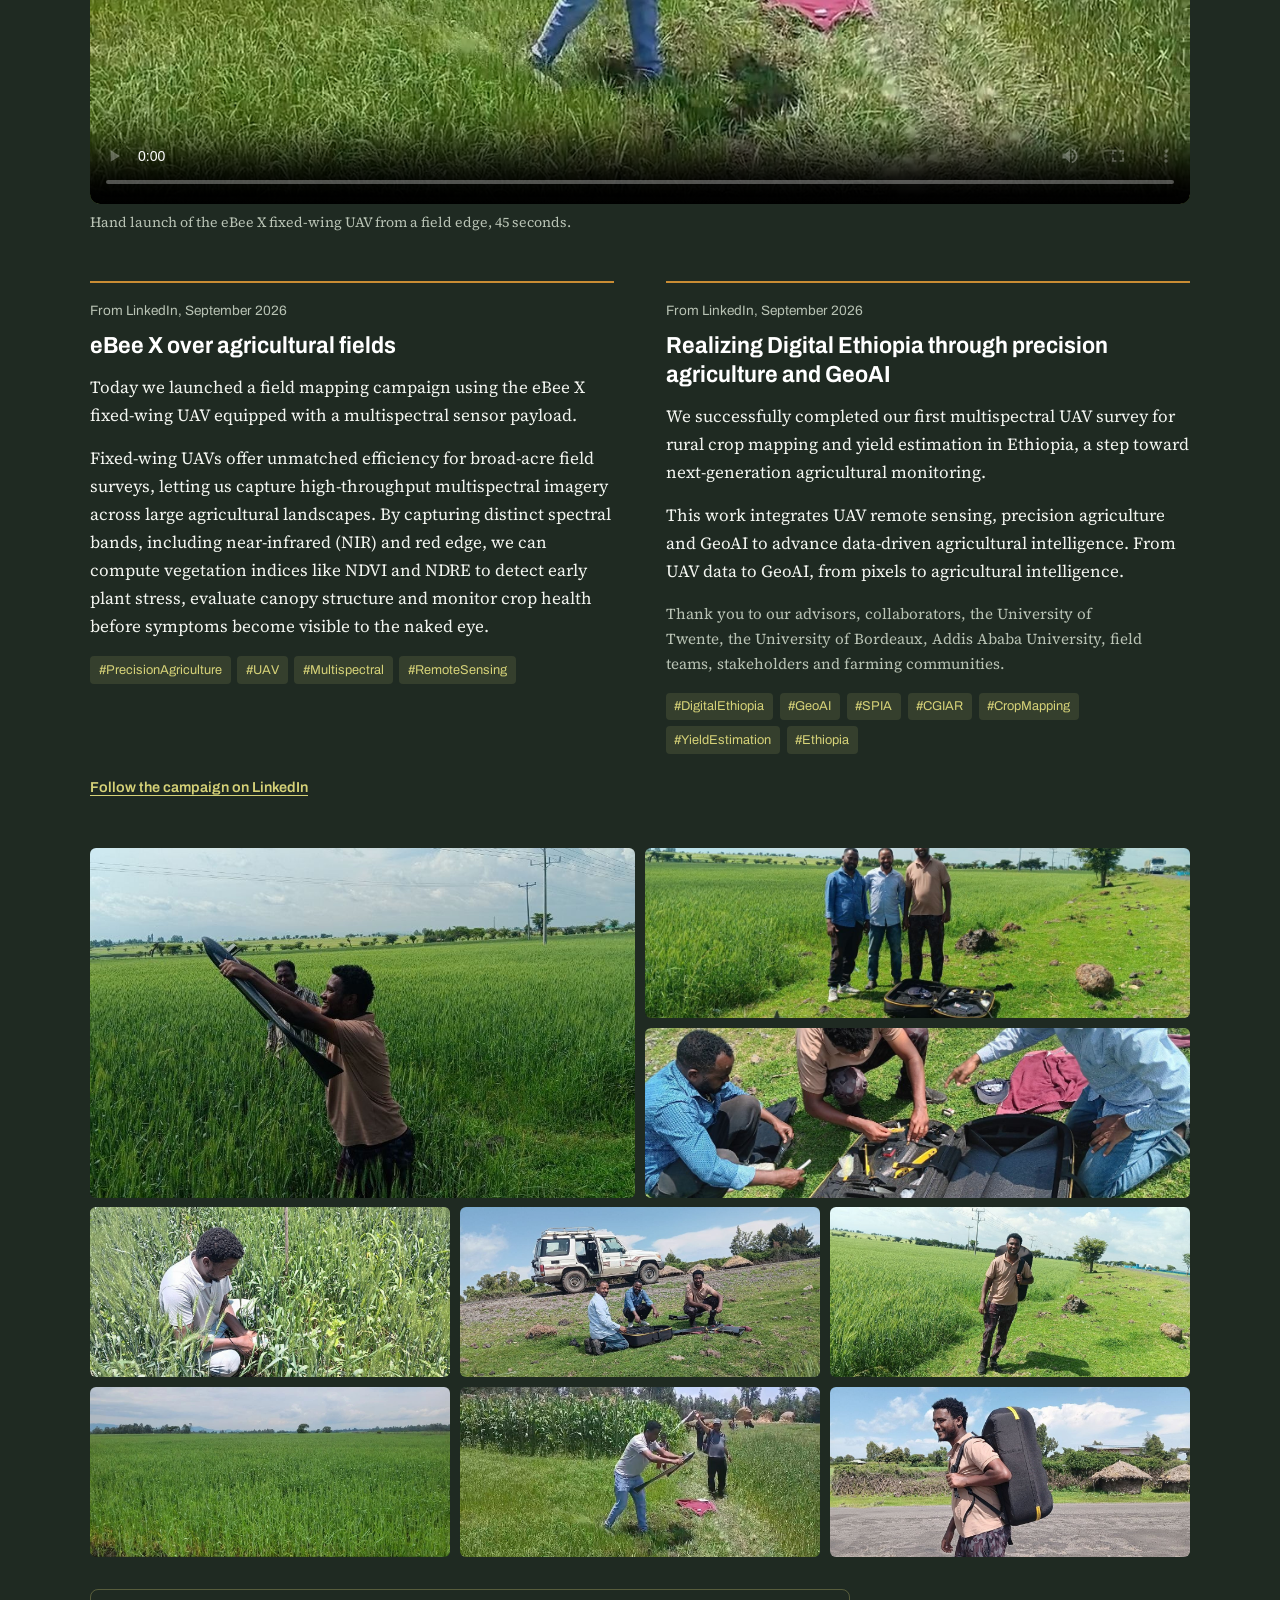
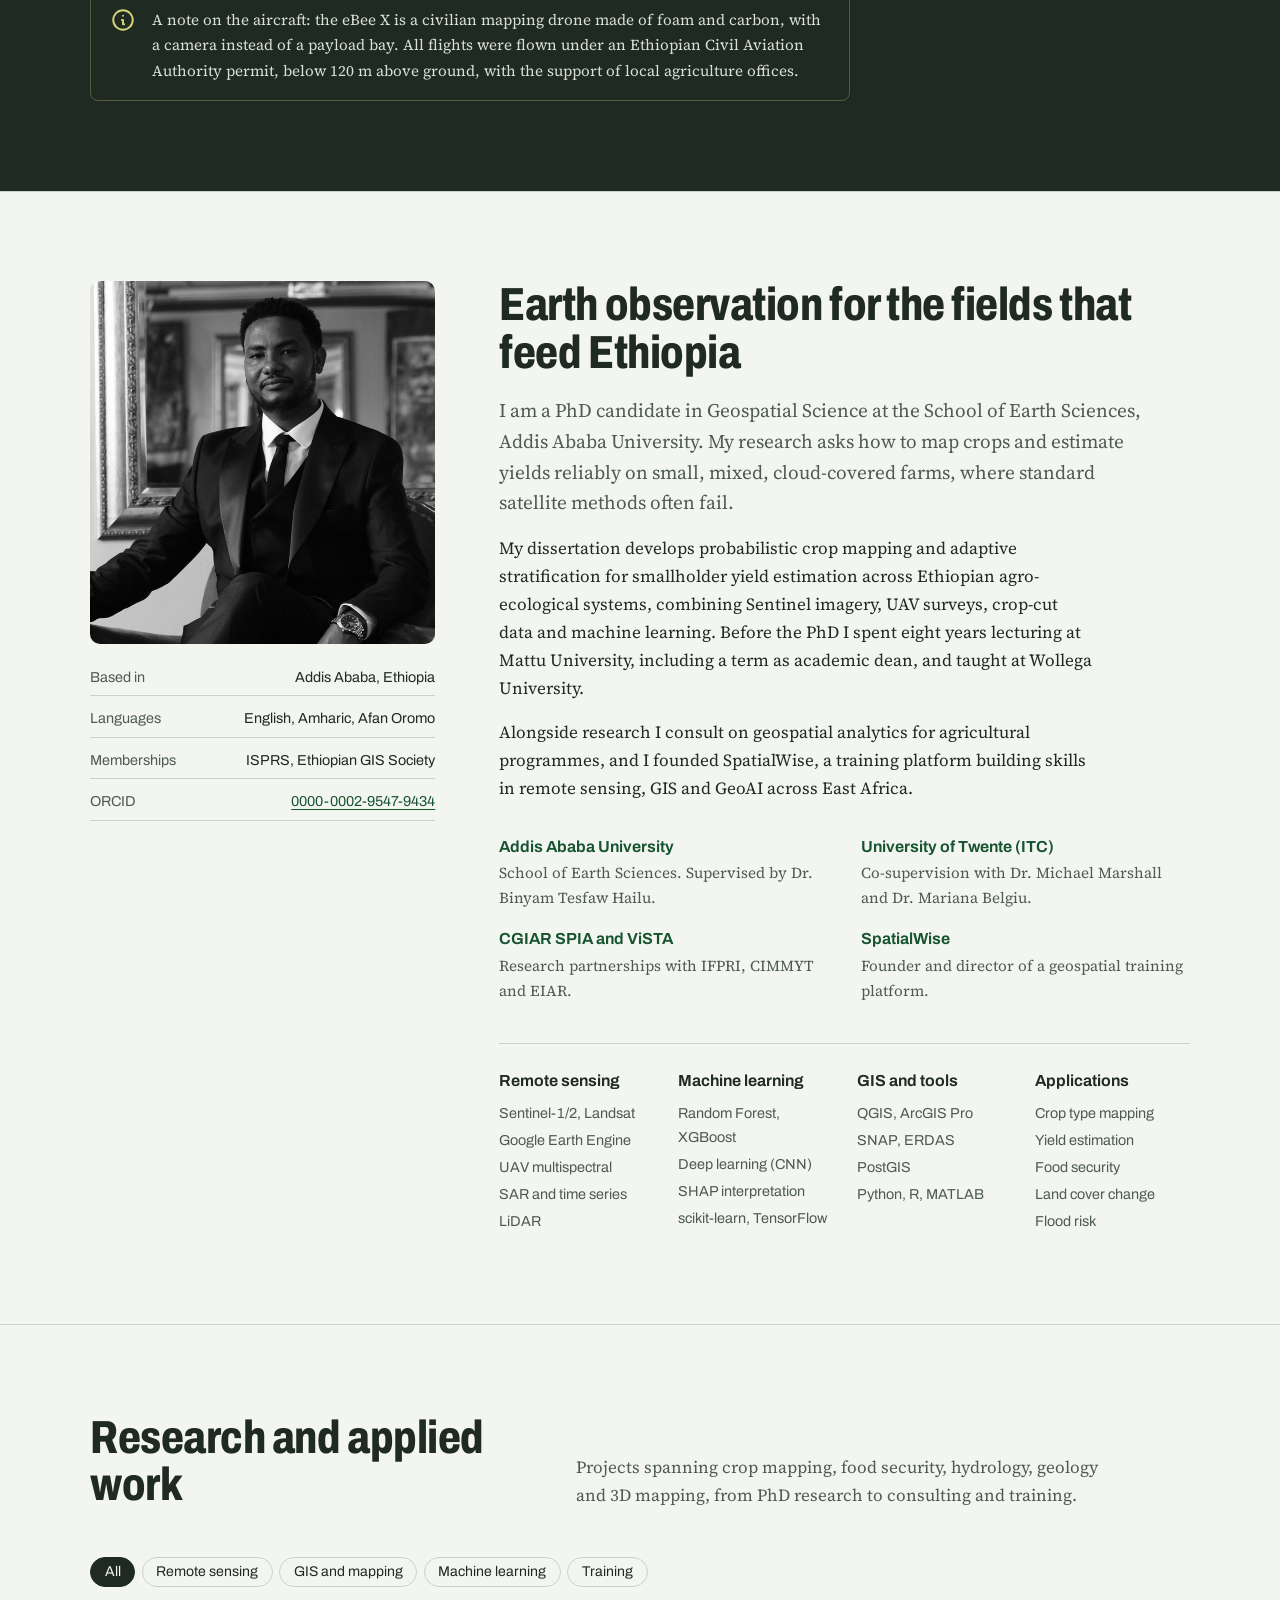
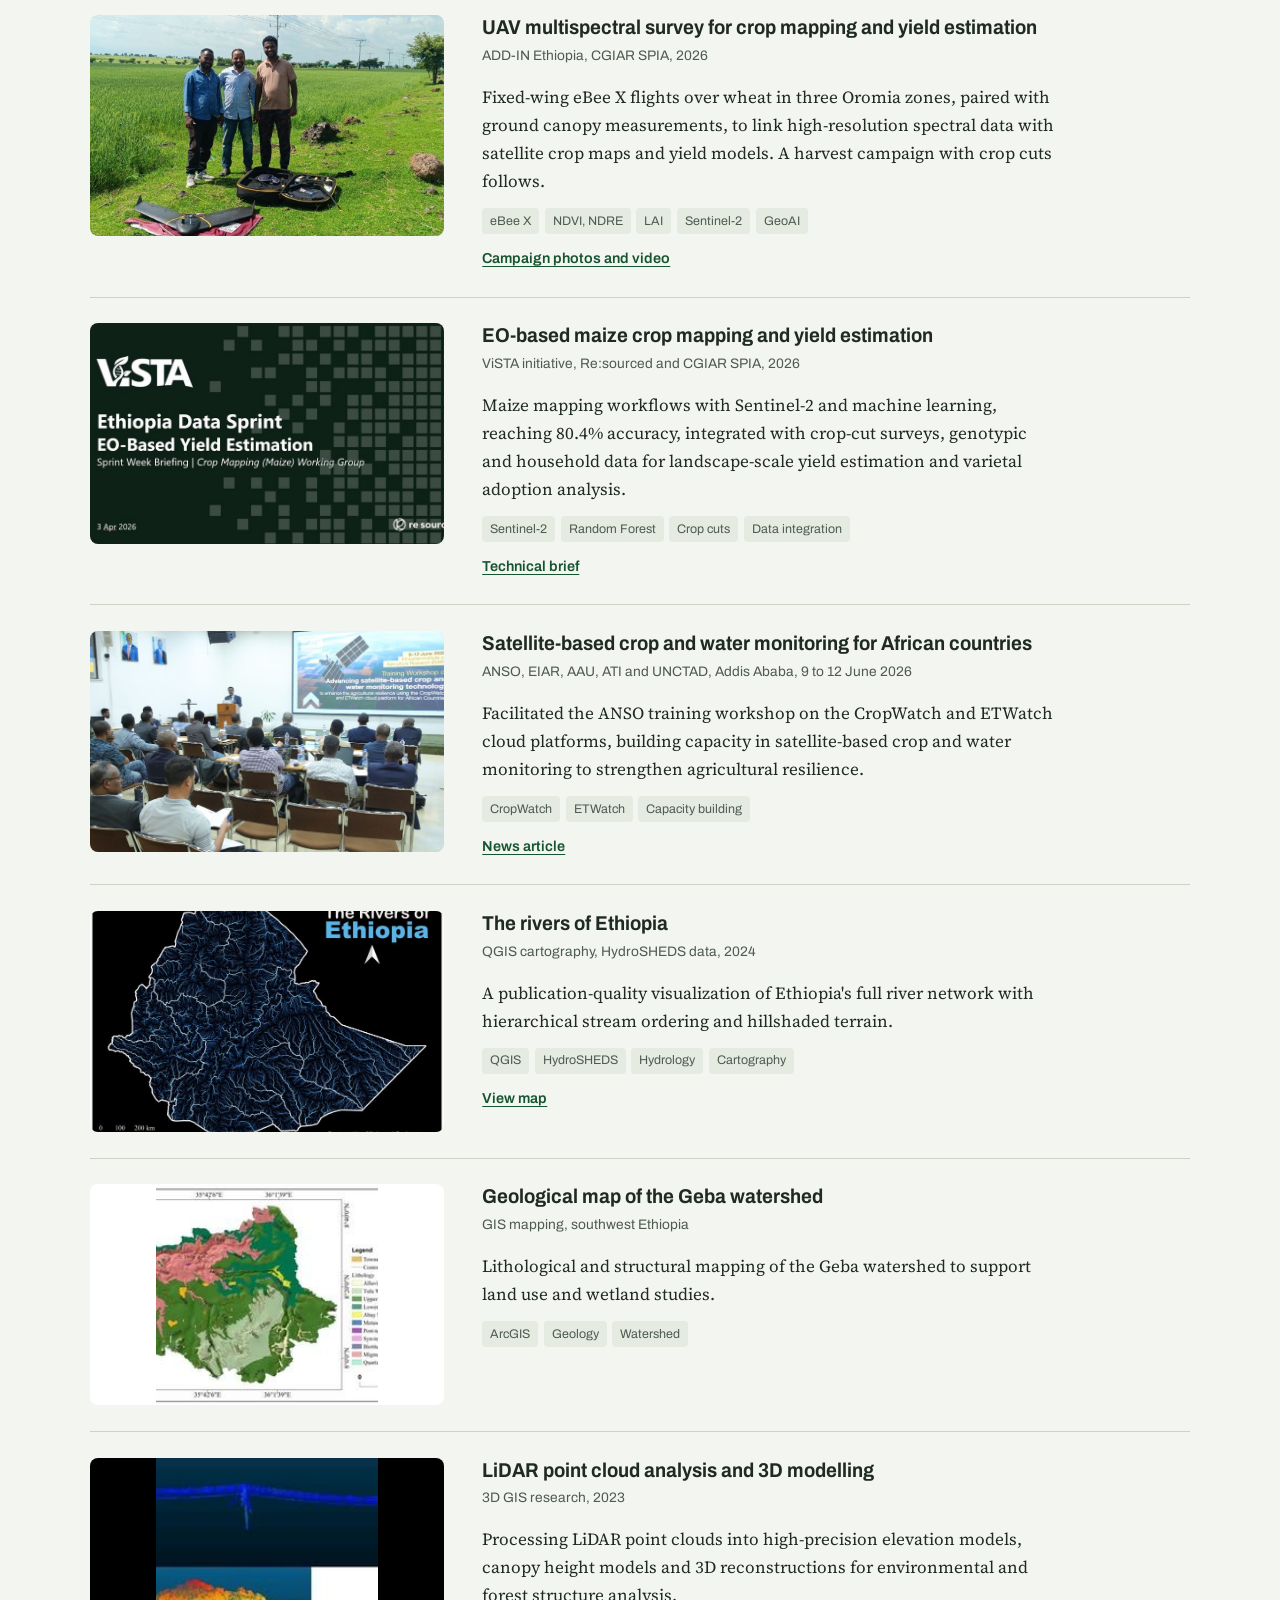
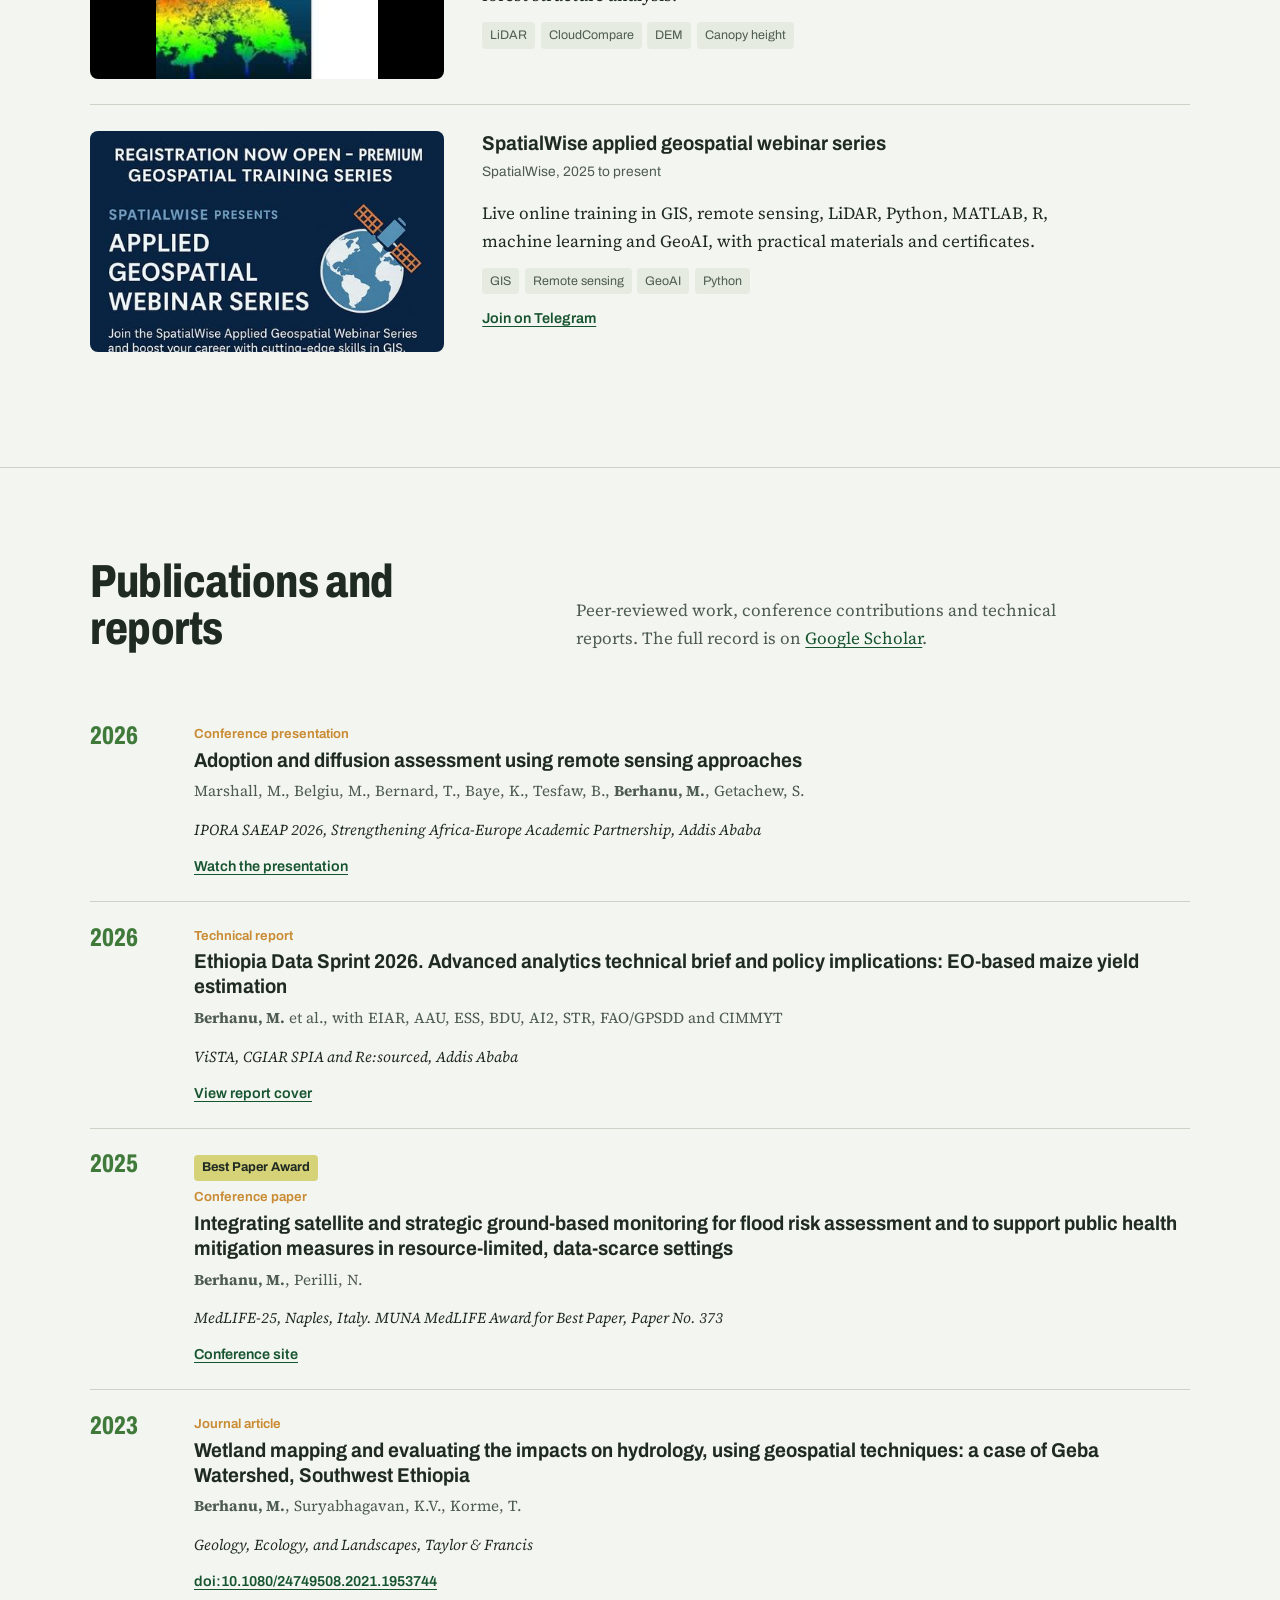
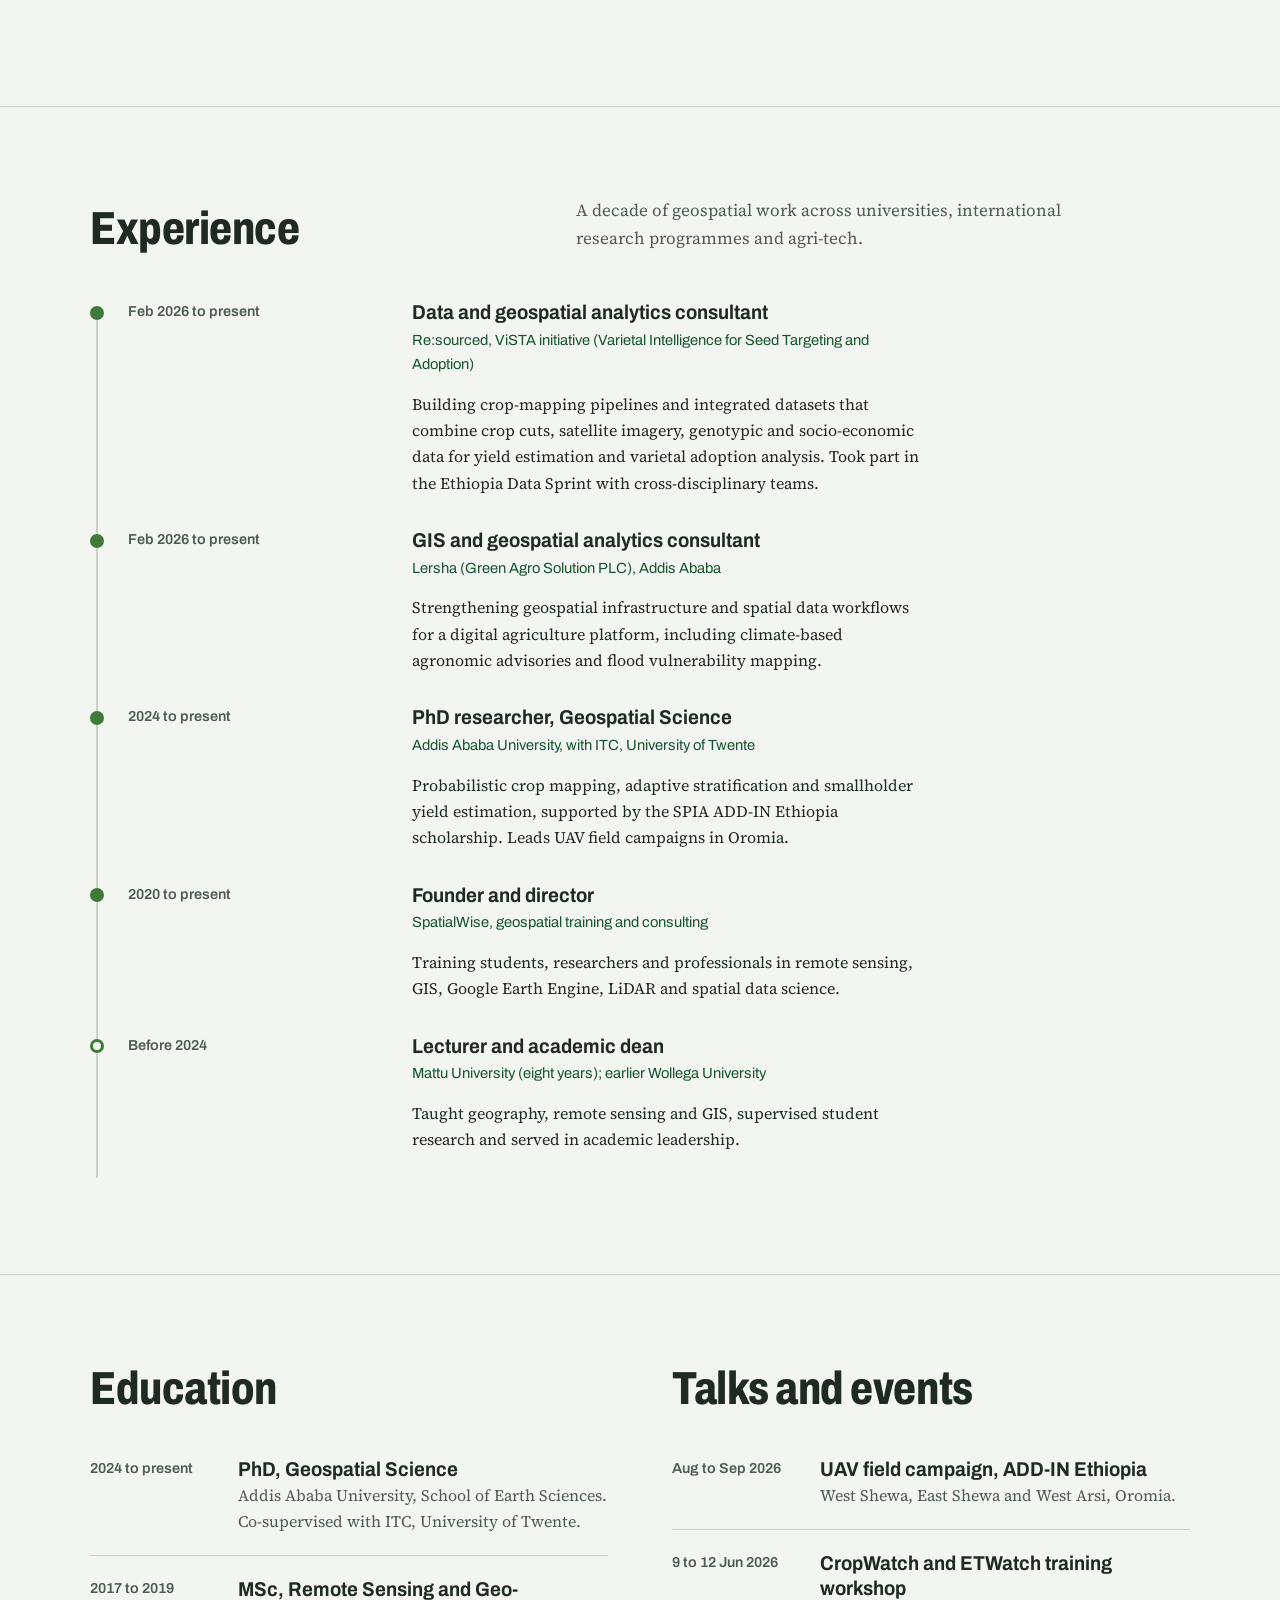
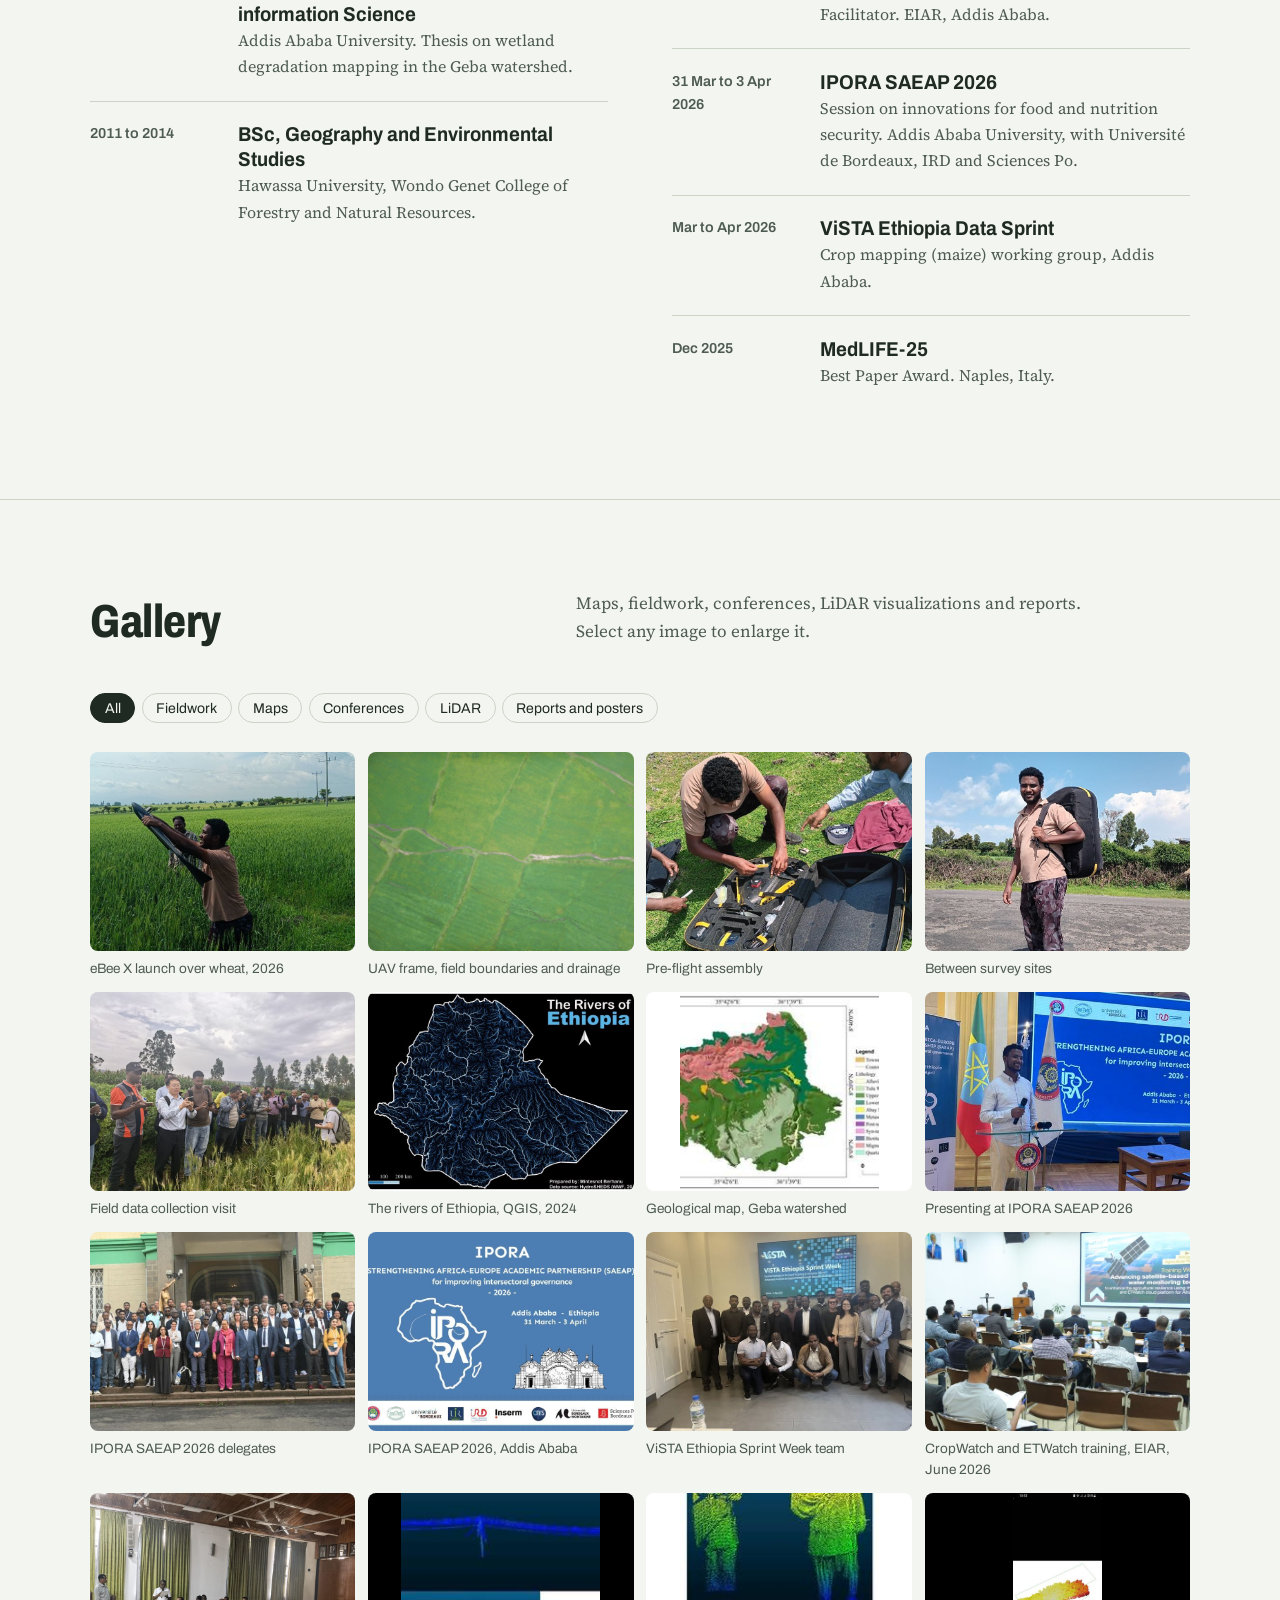
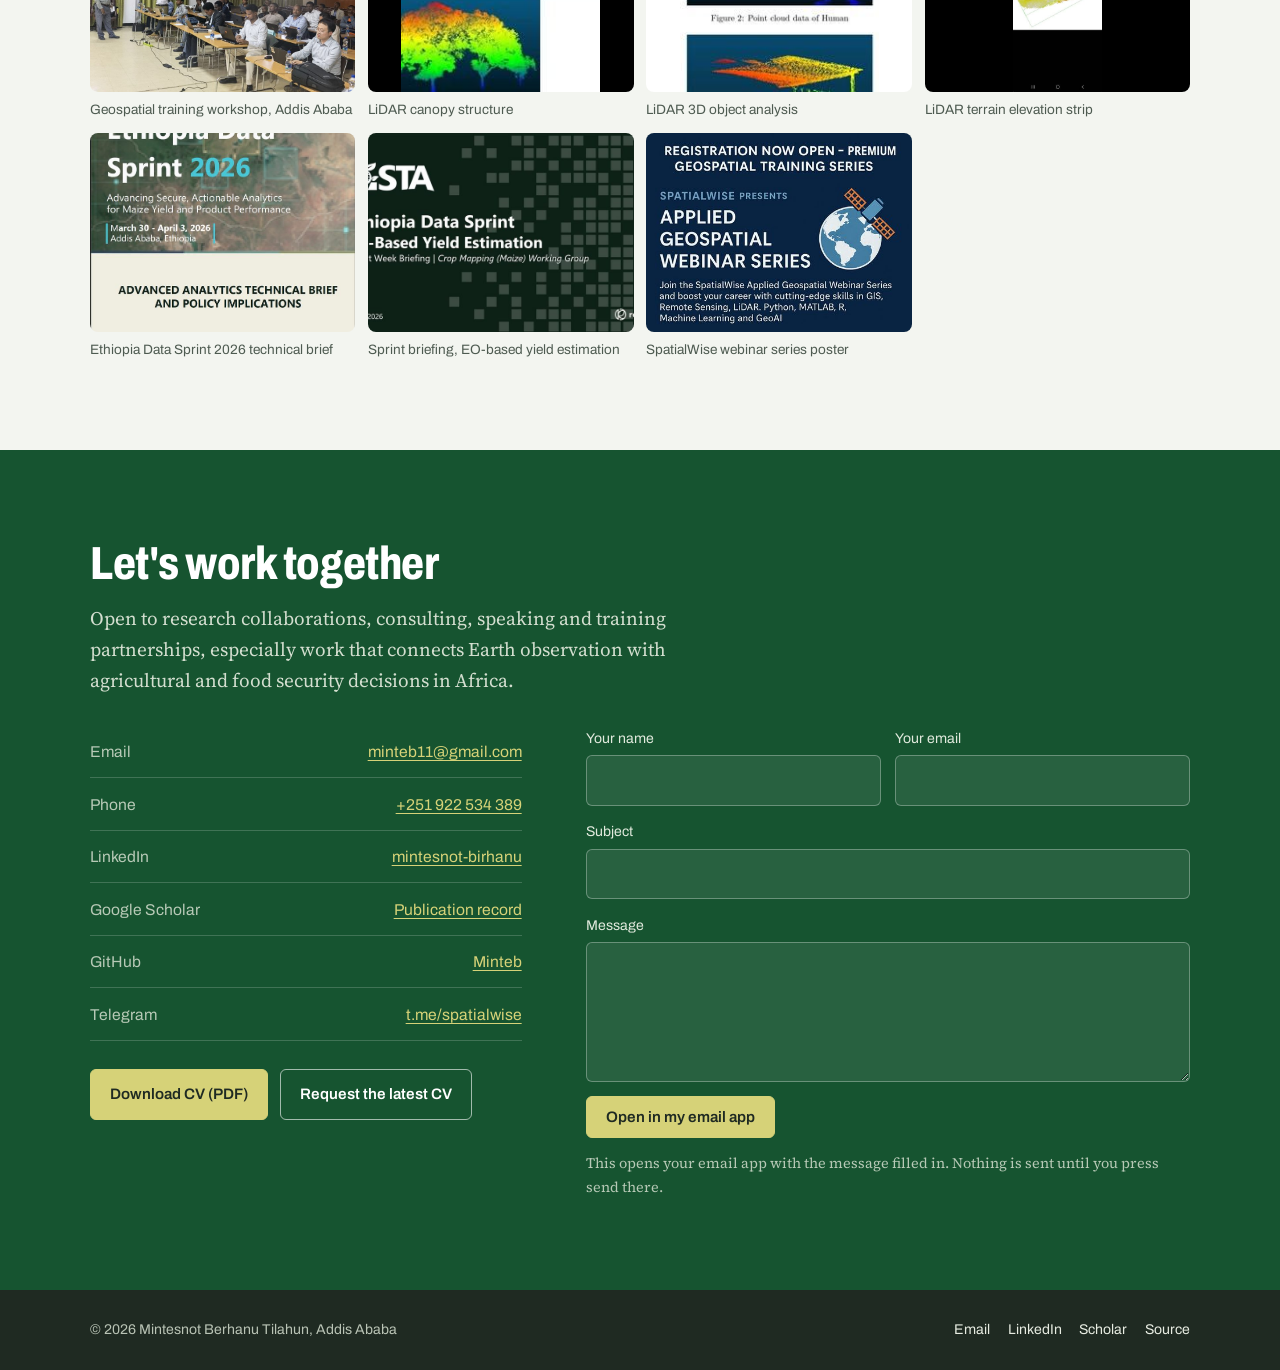
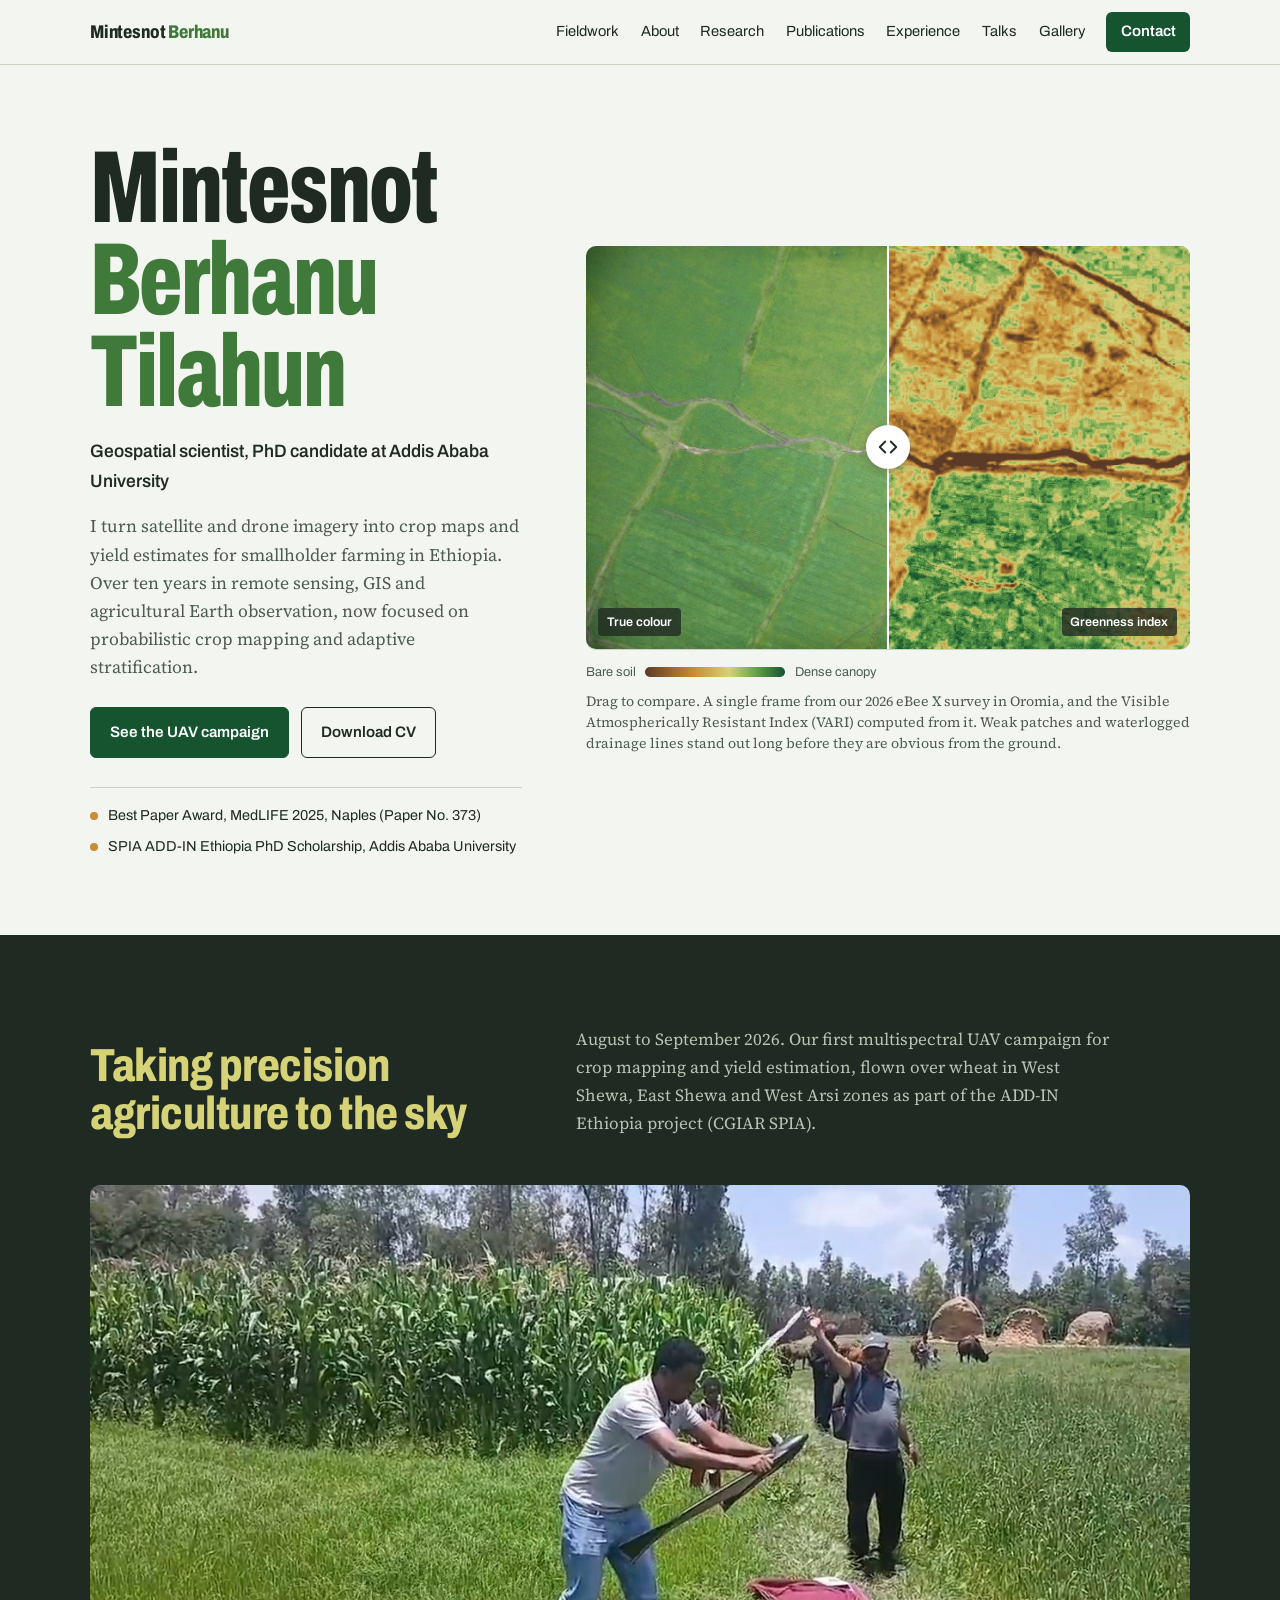
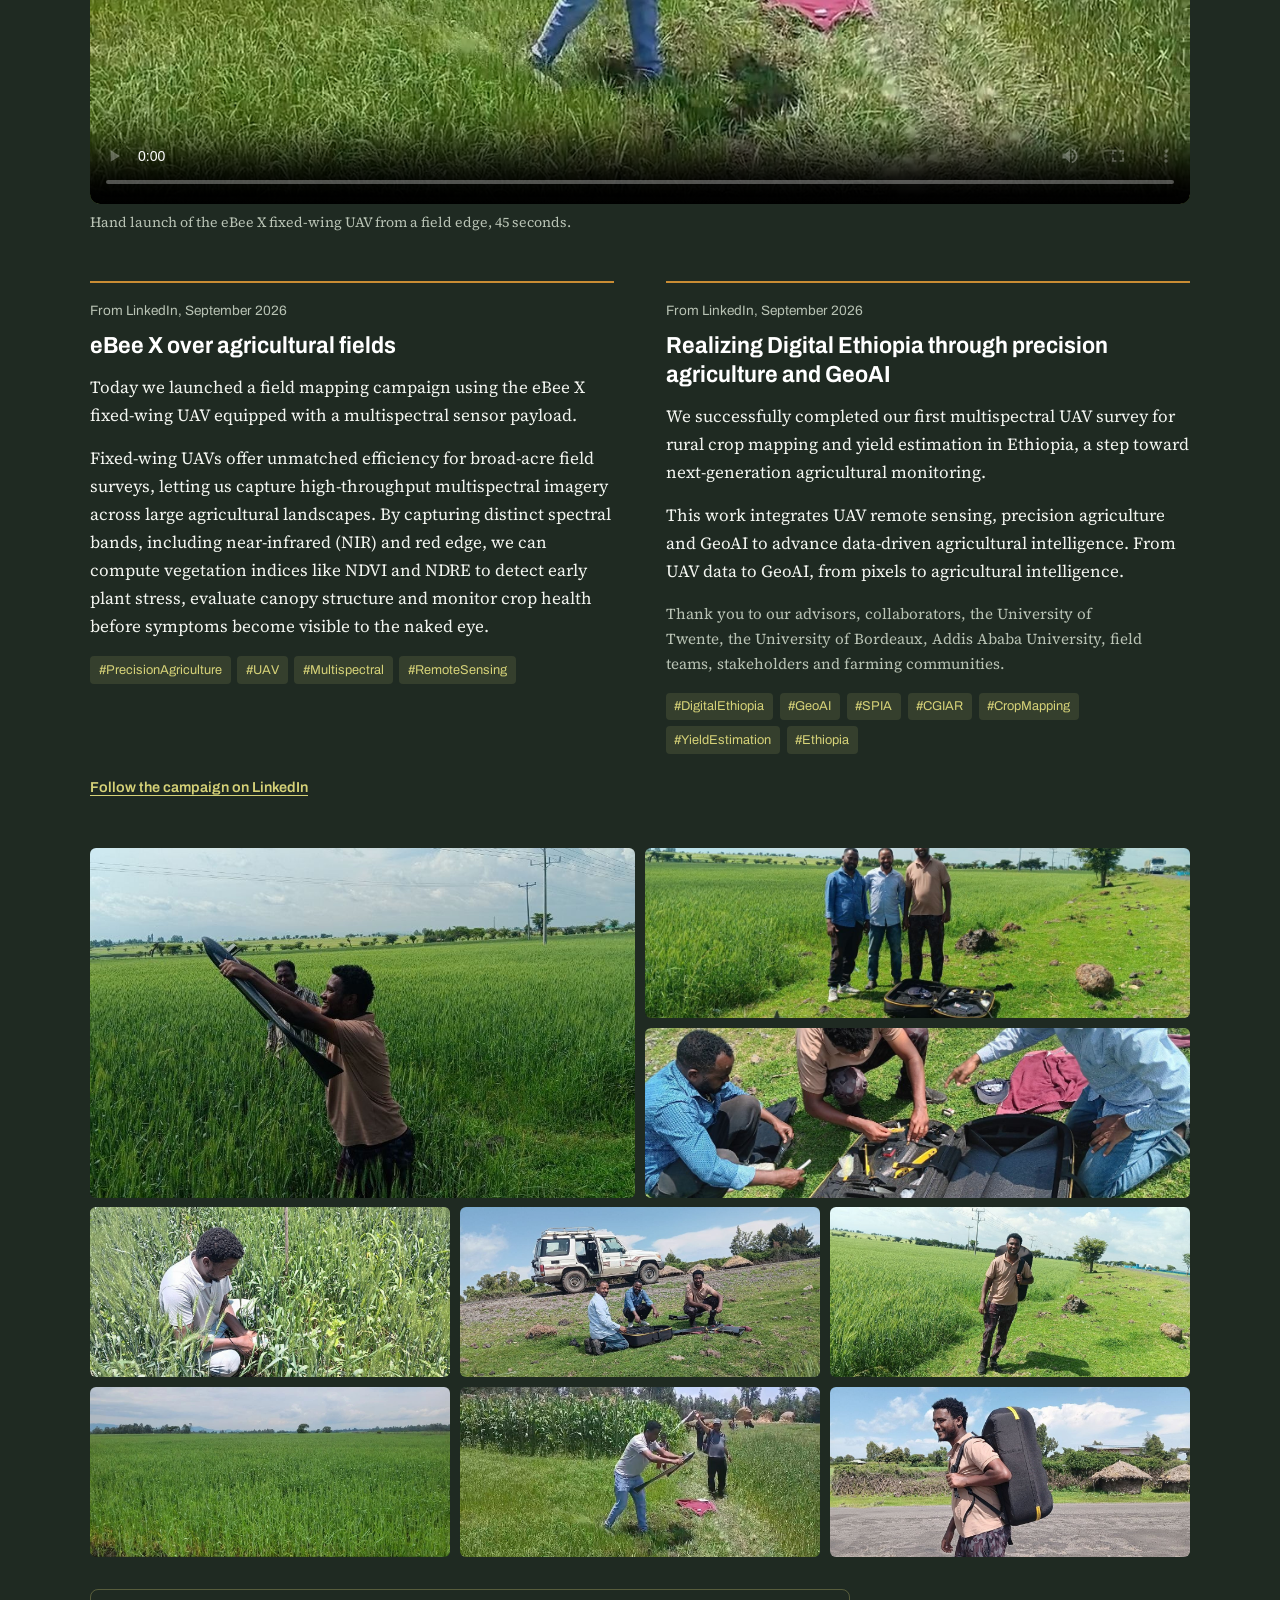
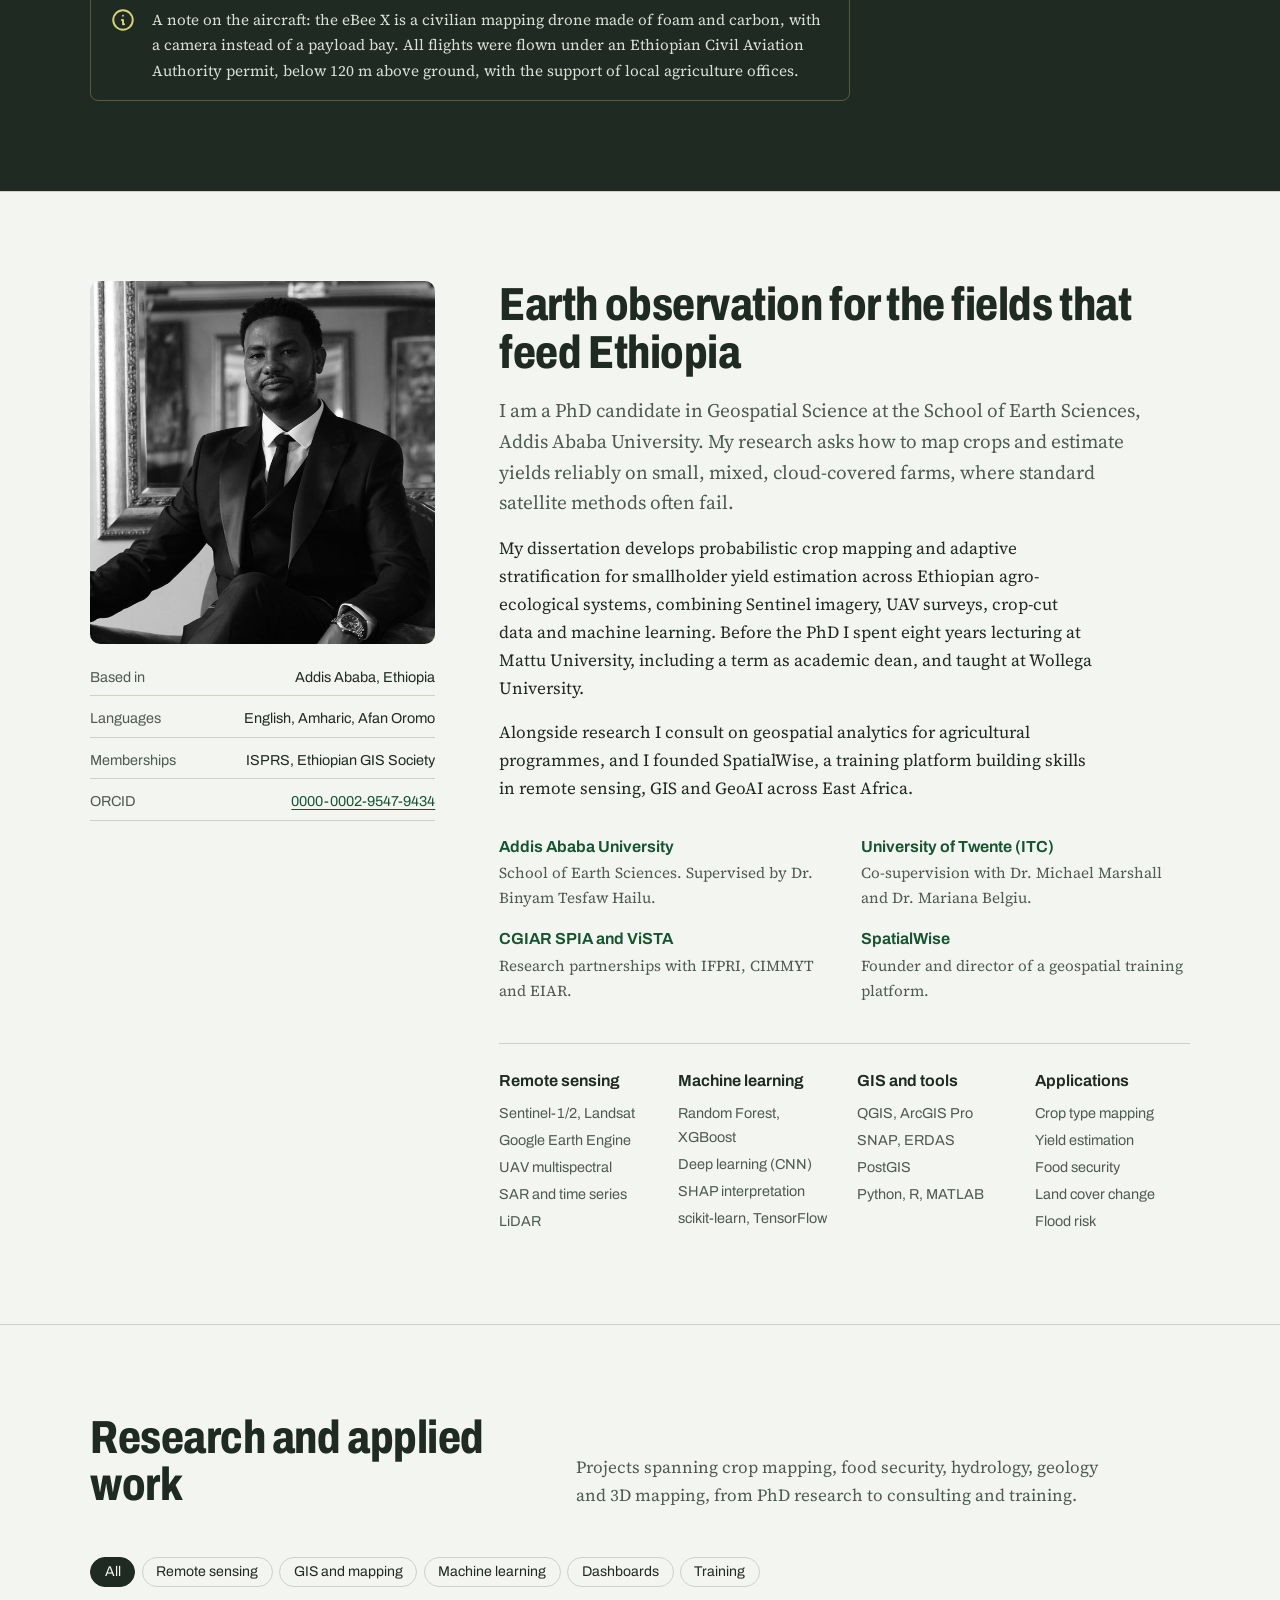
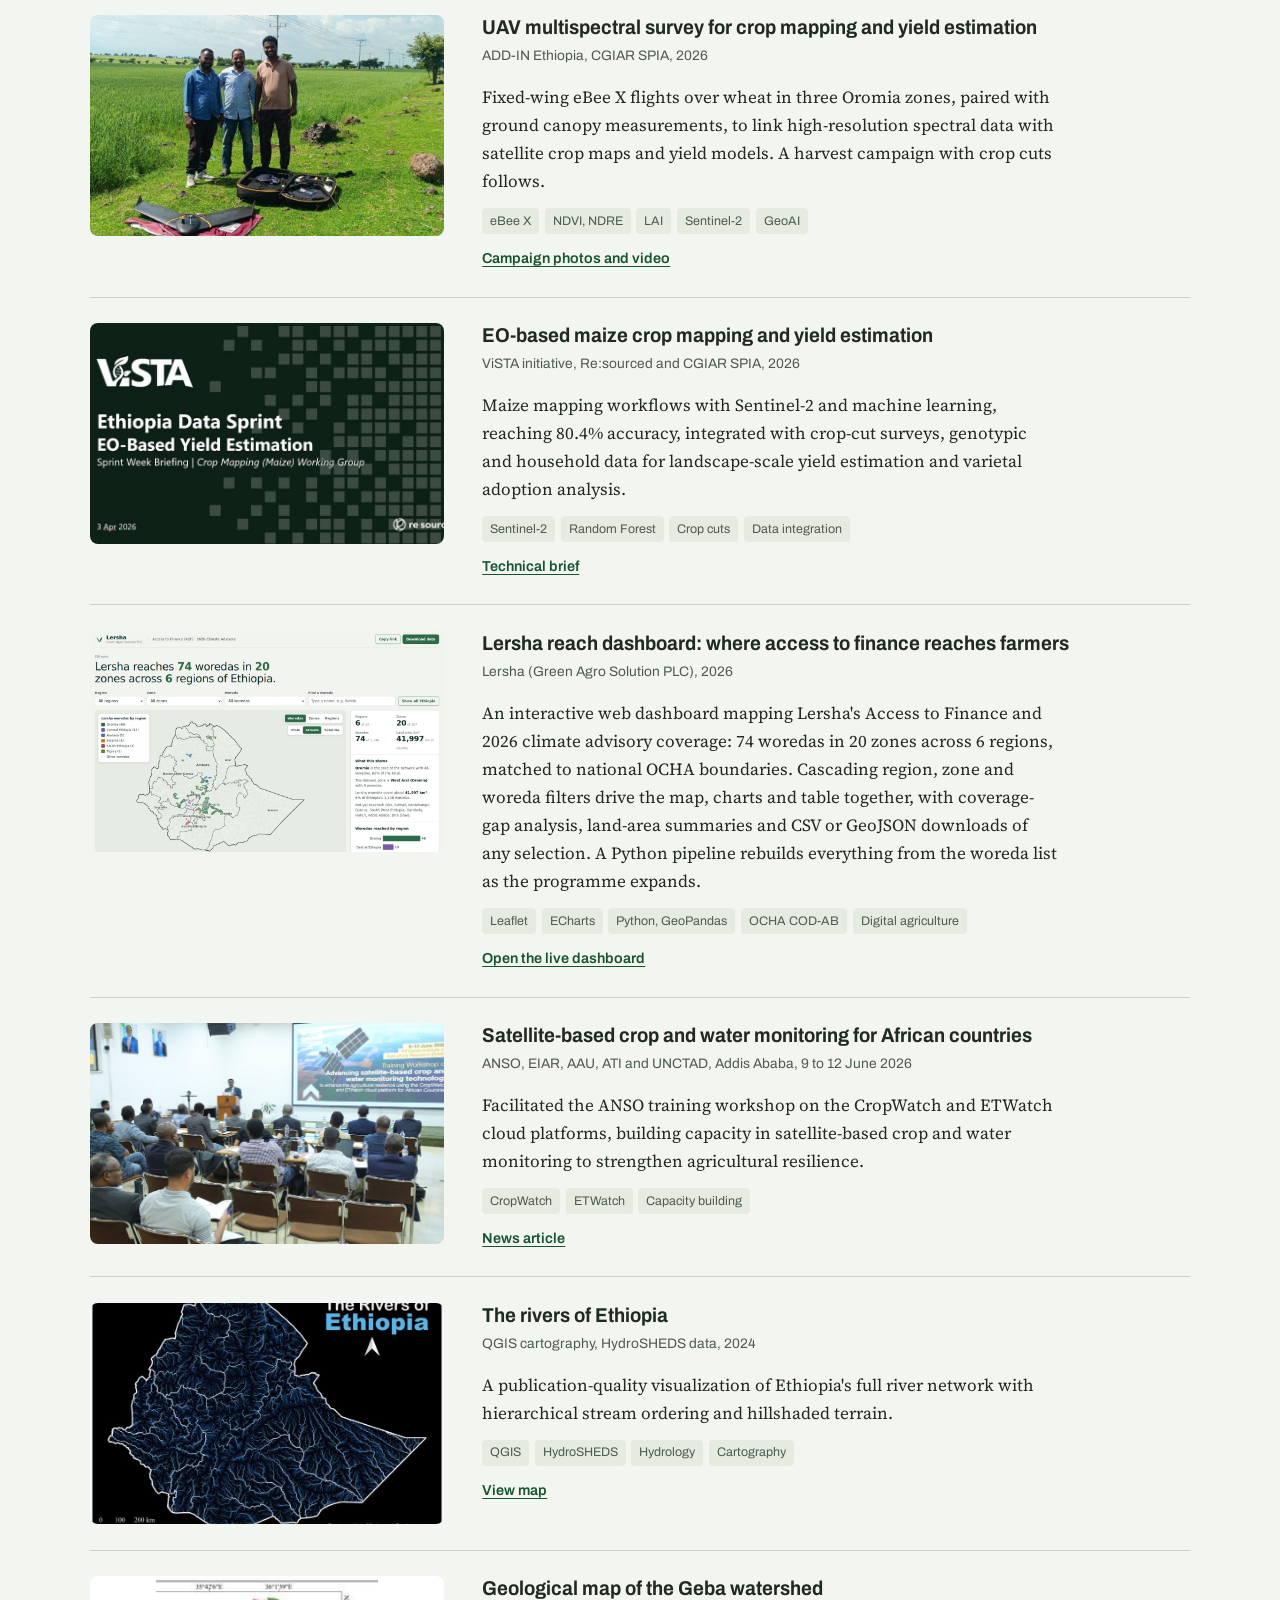
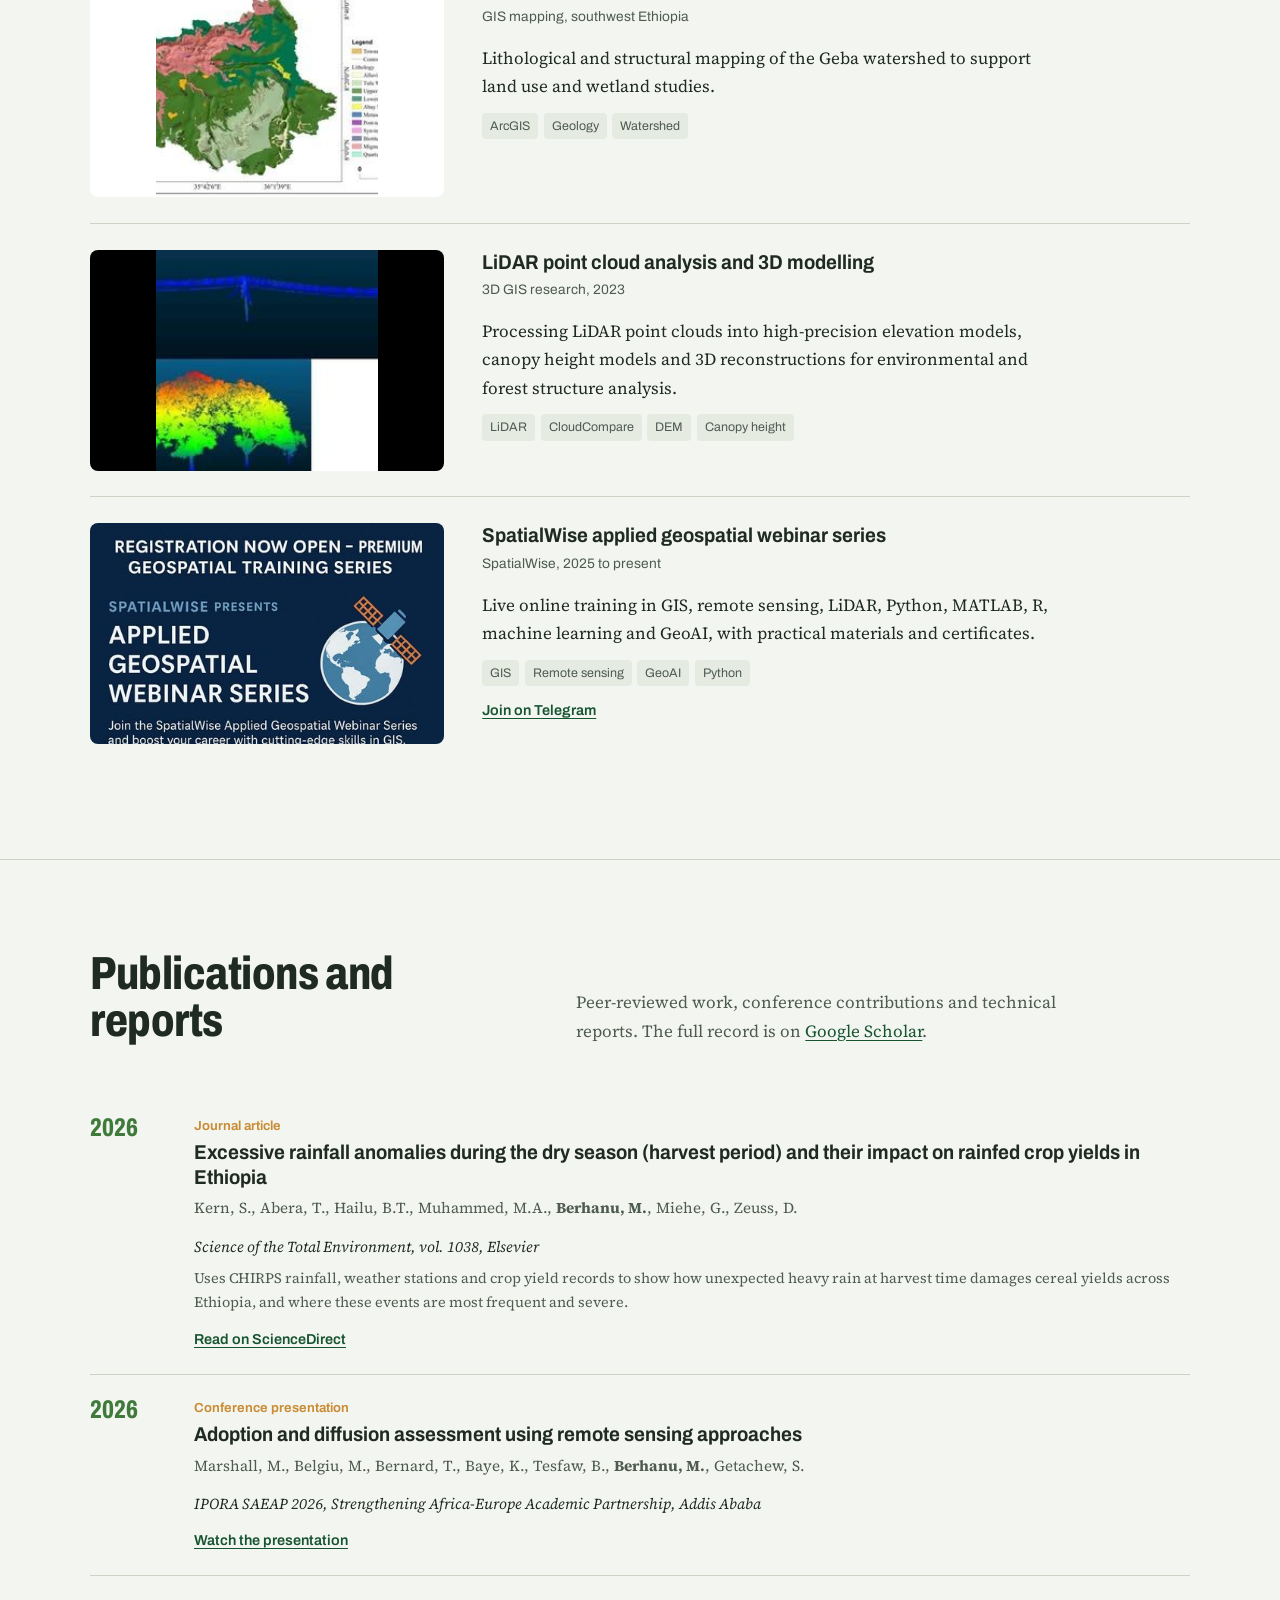
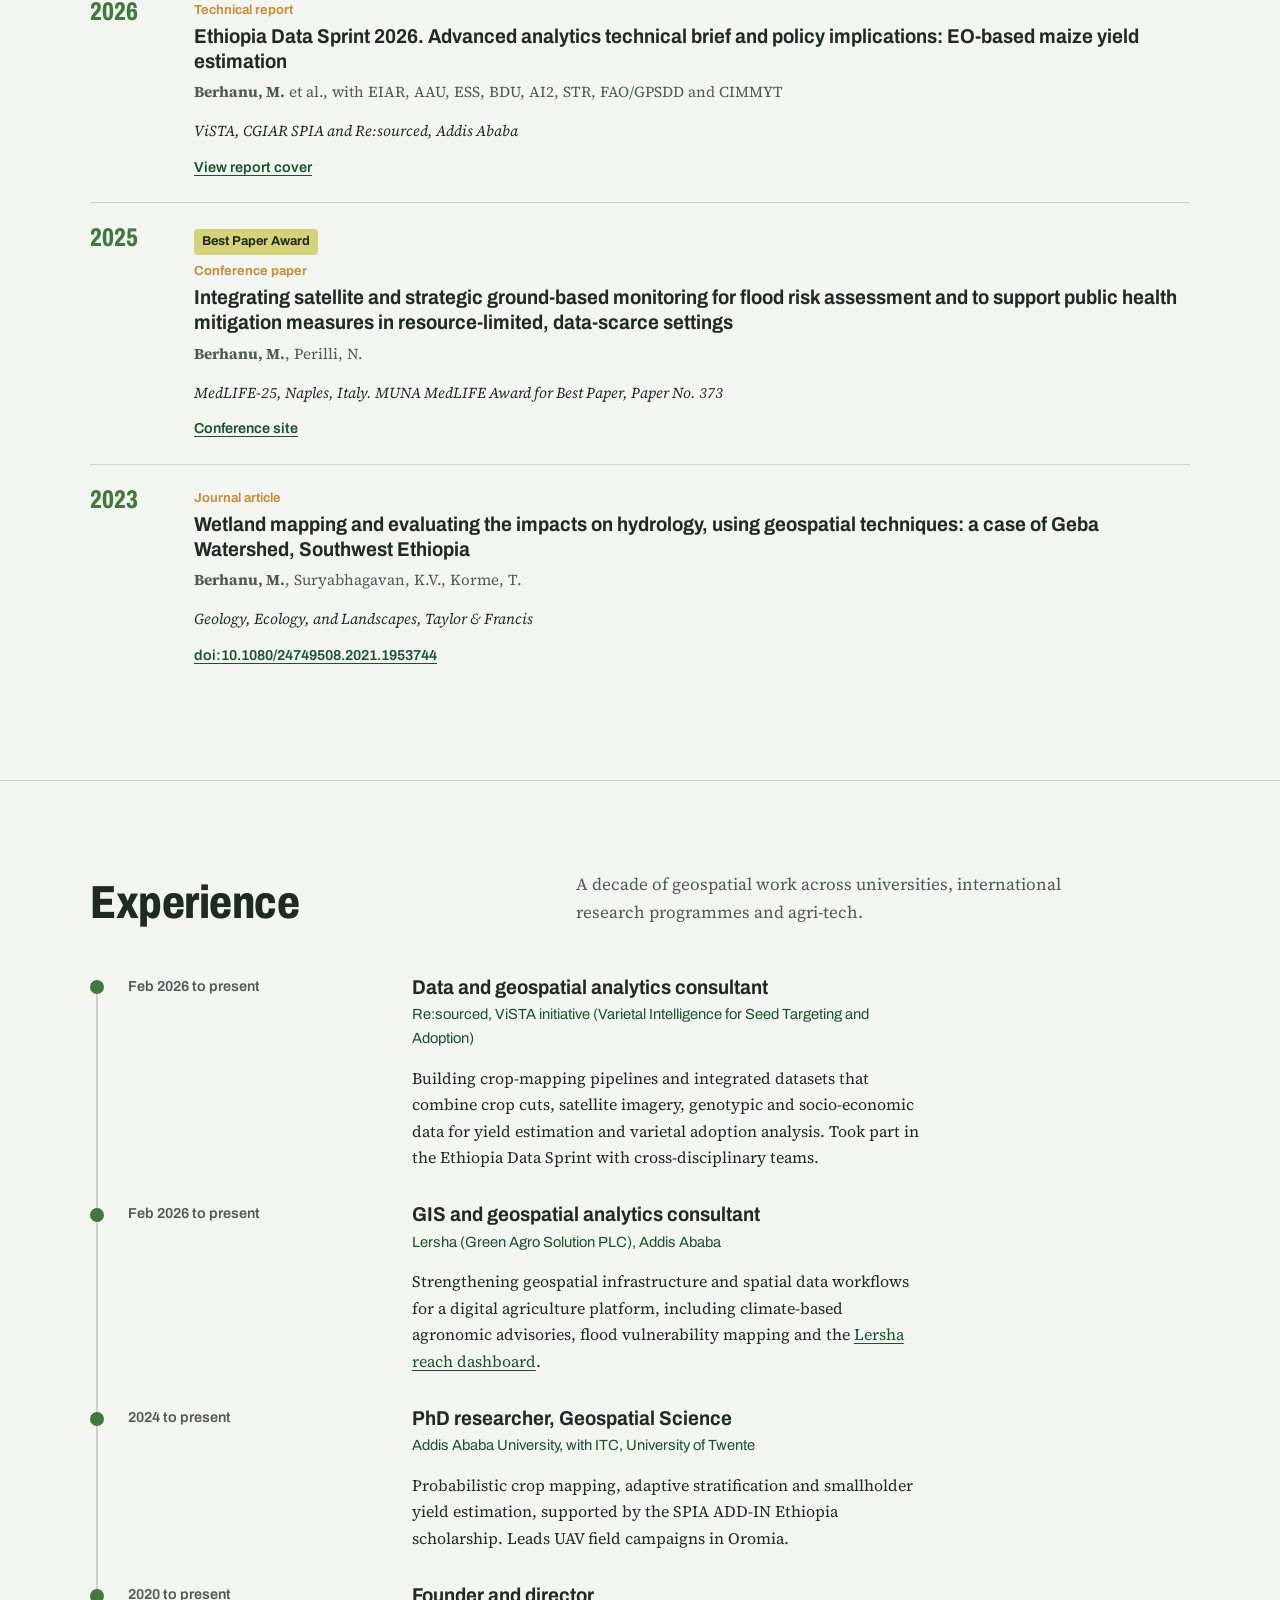
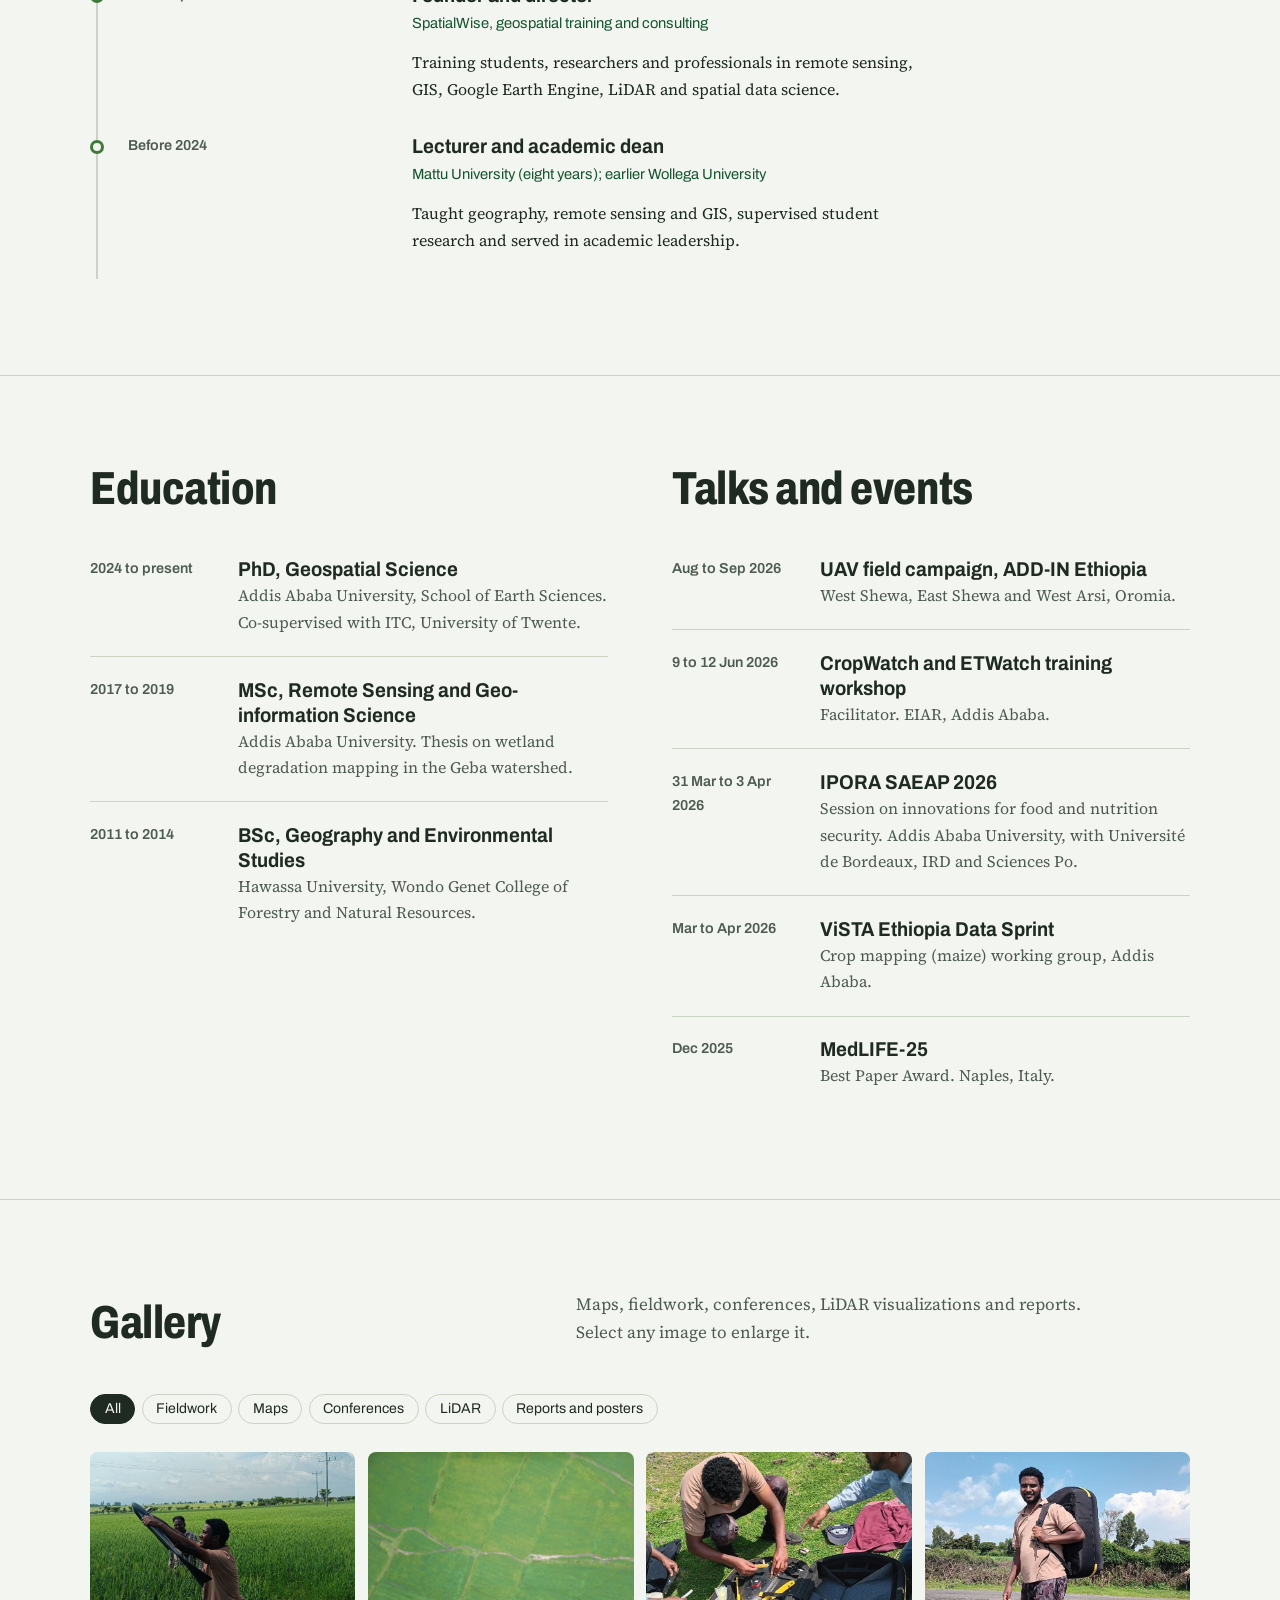
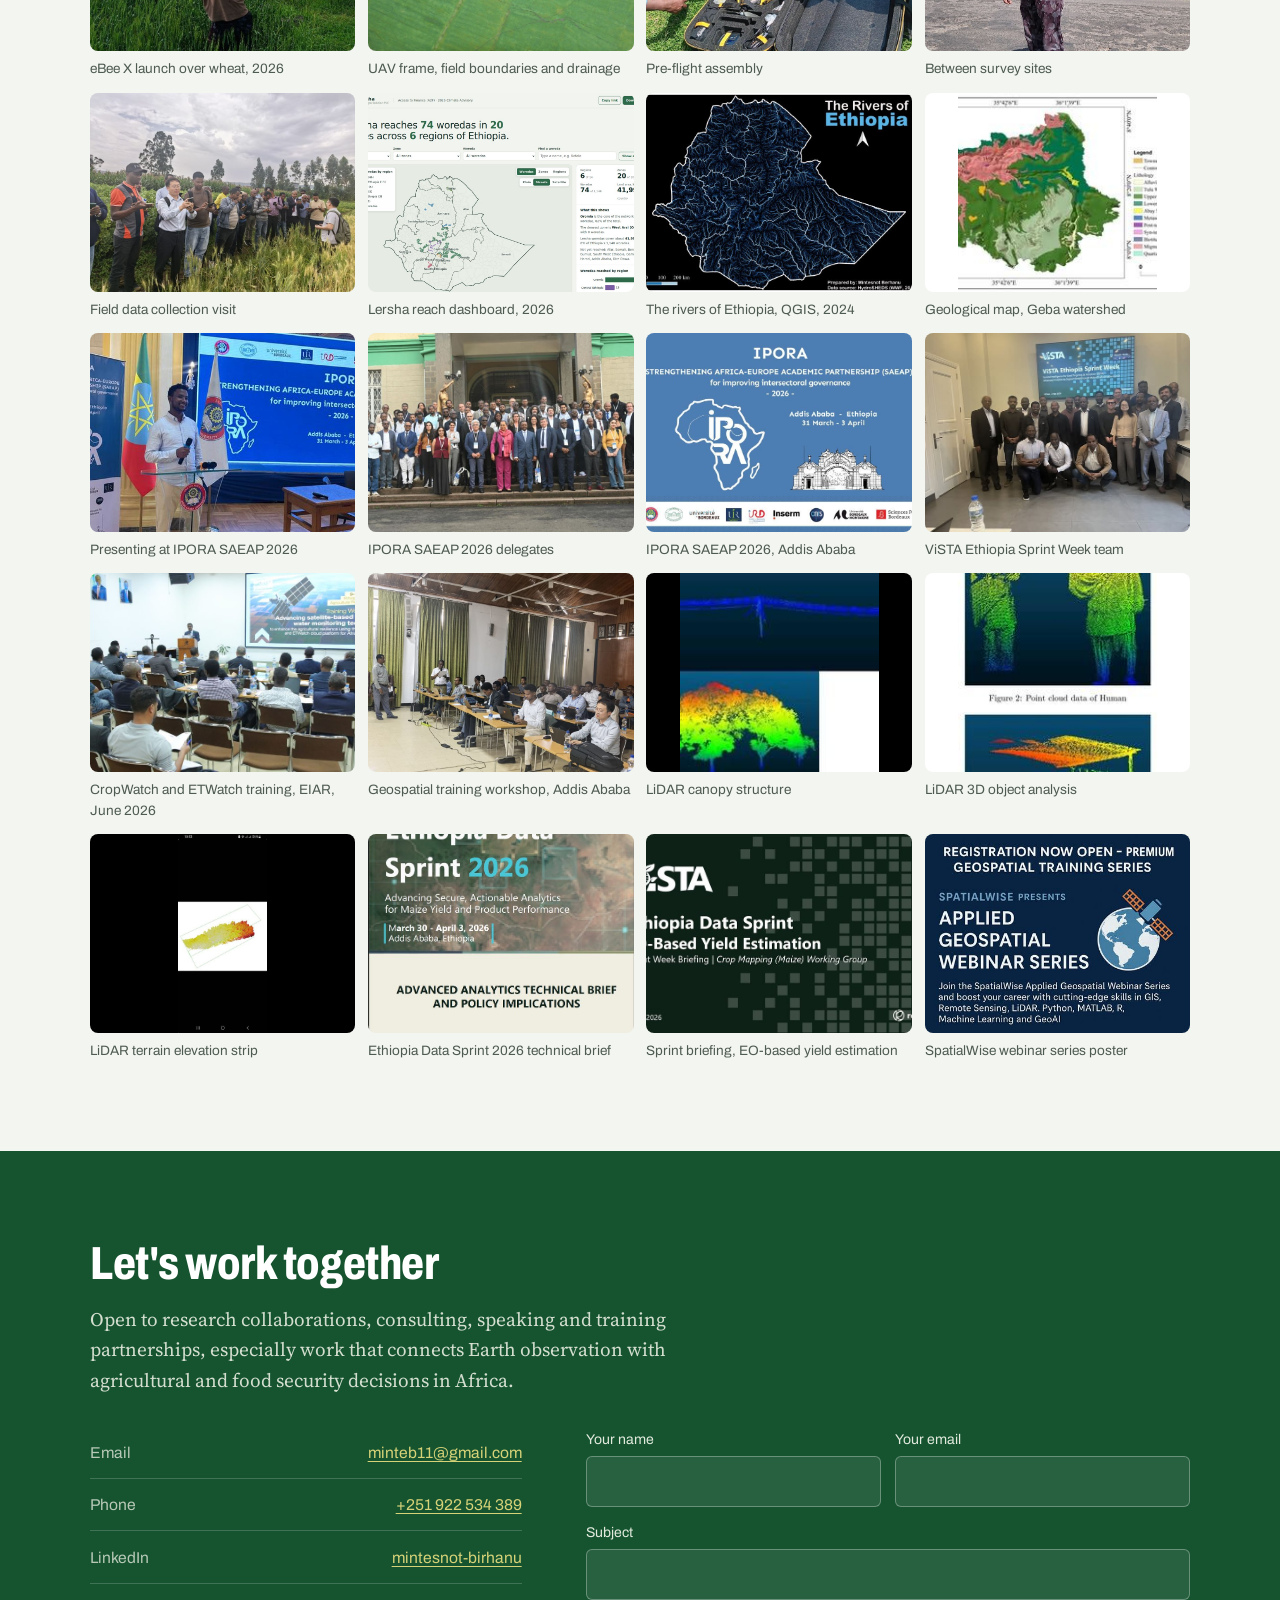
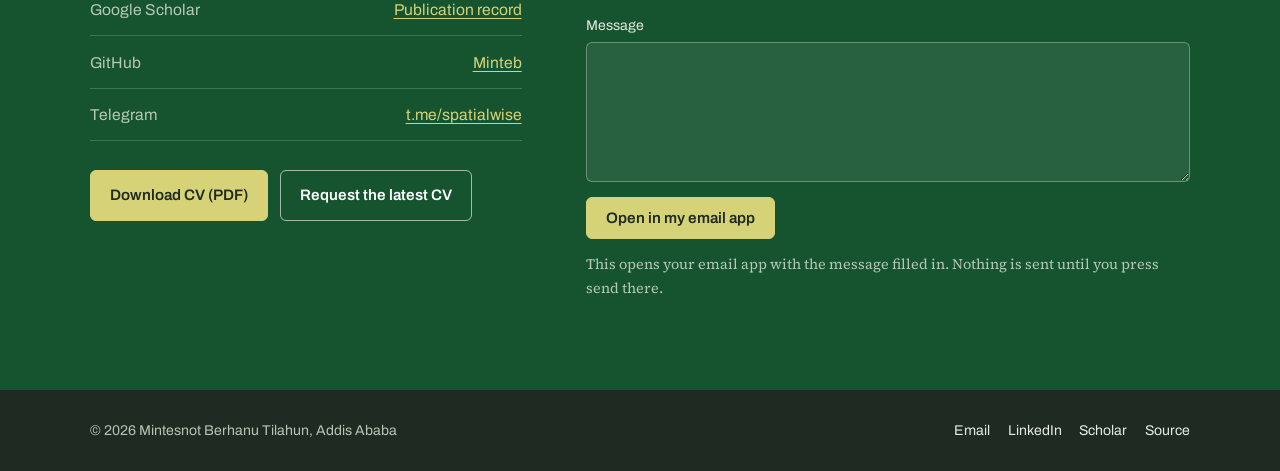
